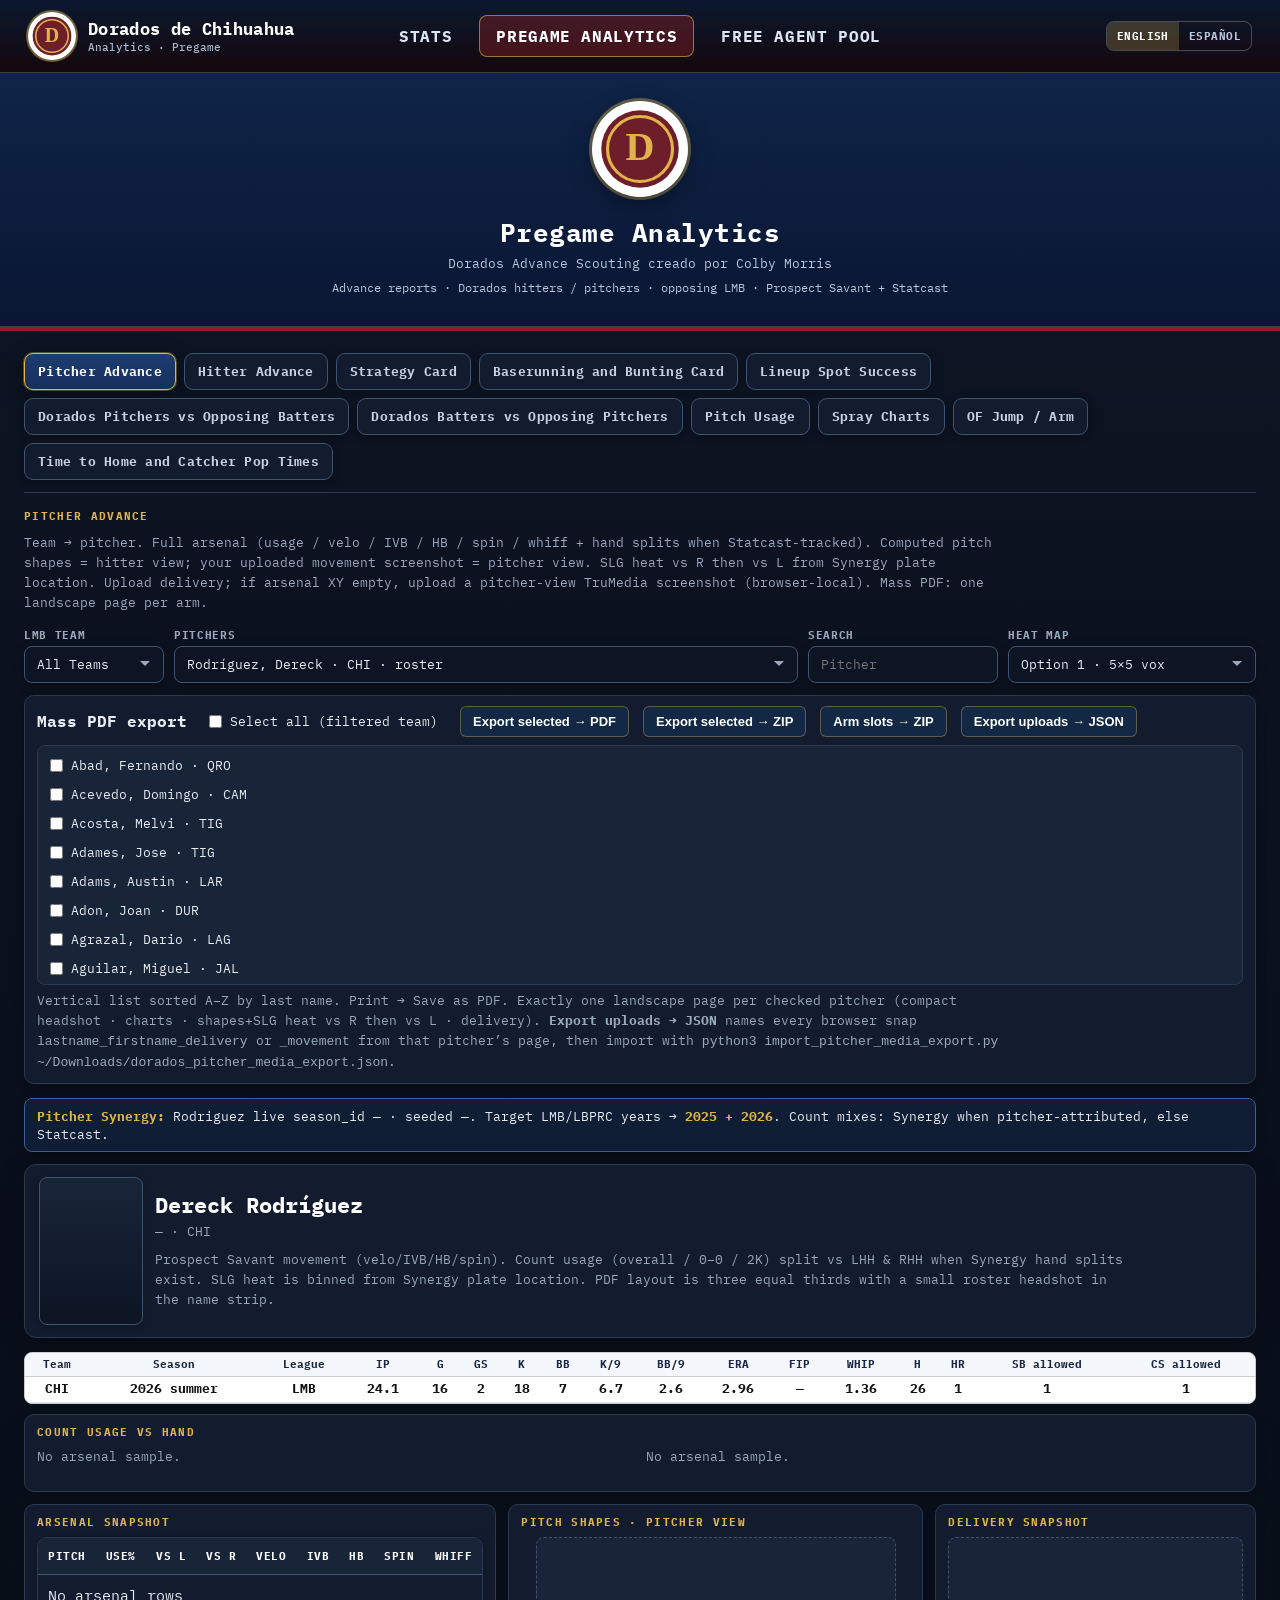
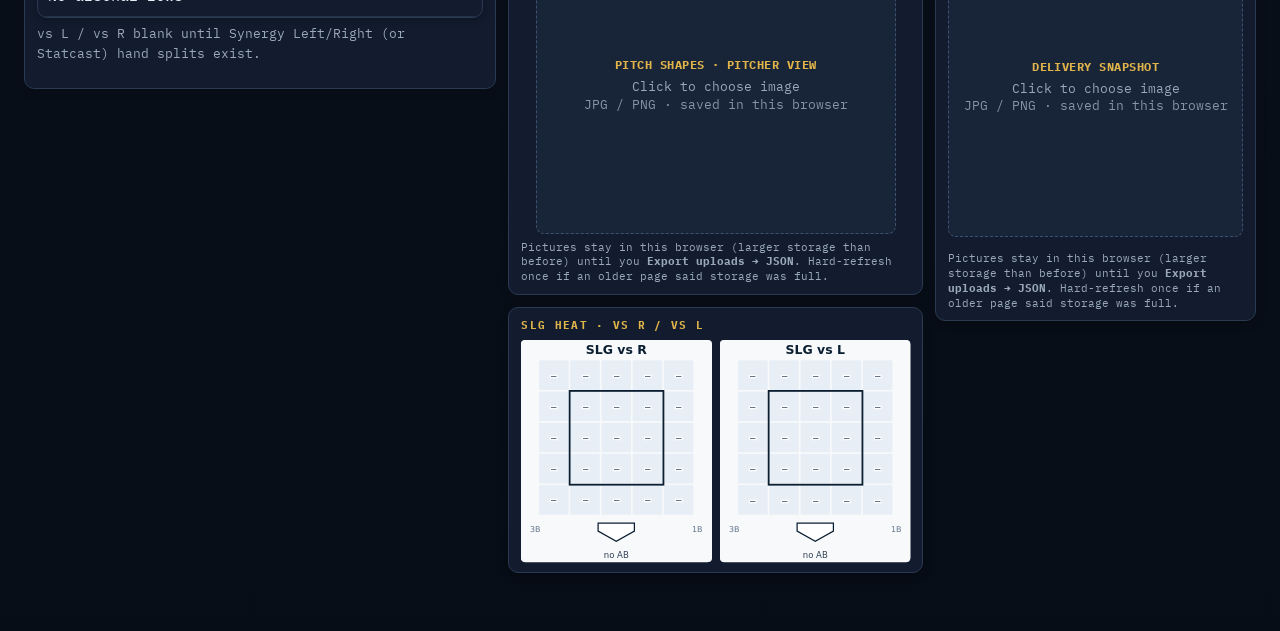
==== pregame.html @ 8aaeebf0 "Publish the Dorados site with every 2026 Mexican League roster. Co-authored-by: Cursor <cursoragent@" ====
<!DOCTYPE html>
<html lang="en">
<head>
<meta charset="UTF-8">
<meta name="viewport" content="width=device-width, initial-scale=1.0">
<title>Pregame Analytics — Dorados de Chihuahua</title>
<link rel="icon" href="assets/dorados-logo.svg">
<link rel="preconnect" href="https://fonts.googleapis.com">
<link rel="preconnect" href="https://fonts.gstatic.com" crossorigin>
<link href="https://fonts.googleapis.com/css2?family=IBM+Plex+Mono:wght@400;500;600;700&display=swap" rel="stylesheet">
<link rel="stylesheet" href="shared.css?v=dor1">
</head>
<body>
<div class="topbar">
  <a class="brand" href="index.html">
    <img src="assets/dorados-logo.svg" alt="Dorados de Chihuahua">
    <div>
      <strong>Dorados de Chihuahua</strong>
      <span data-i18n="brandSubPregame">Analytics · Pregame</span>
    </div>
  </a>
  <nav class="top-links">
    <a href="index.html" data-i18n="navStats">Stats</a>
    <a class="active" href="pregame.html" data-i18n="navPregame">Pregame Analytics</a>
    <a href="free_agent_pool.html" data-i18n="navFA">Free Agent Pool</a>
  </nav>
  <div class="lang-toggle" aria-label="Language">
    <button type="button" data-lang="en" data-i18n="langEn" onclick="setLang('en')">English</button>
    <button type="button" data-lang="es" data-i18n="langEs" onclick="setLang('es')">Español</button>
  </div>
</div>

<header class="hero">
  <img src="assets/dorados-logo.svg" alt="Dorados de Chihuahua logo">
  <h1 data-i18n="heroPregame">Pregame Analytics</h1>
  <p data-i18n="tagline">Dorados Advance Scouting creado por Colby Morris</p>
  <p style="margin-top:8px;color:#b8c7dc;font-size:12px" data-i18n="heroPregameSub">Advance reports · Dorados hitters / pitchers · opposing LBPRC · Prospect Savant + Statcast</p>
</header>

<main class="page">
  <div class="tab-bar">
    <button class="tab active" data-tab="pitcher-advance" onclick="switchTab('pitcher-advance')" data-i18n="pitcherAdvanceTab">Pitcher Advance</button>
    <button class="tab" data-tab="hitter-advance" onclick="switchTab('hitter-advance')" data-i18n="hitterAdvanceTab">Hitter Advance</button>
    <button class="tab" data-tab="strategy" onclick="switchTab('strategy')" data-i18n="strategyTab">Strategy Card</button>
    <button class="tab" data-tab="br" onclick="switchTab('br')" data-i18n="brTab">Baserunning and Bunting Card</button>
    <button class="tab" data-tab="lineup" onclick="switchTab('lineup')" data-i18n="lineupTab">Lineup Spot Success</button>
    <button class="tab" data-tab="matchup" onclick="switchTab('matchup')" data-i18n="matchupTab">Dorados Pitchers vs Opposing Batters</button>
    <button class="tab" data-tab="hvp" onclick="switchTab('hvp')" data-i18n="hvpTab">Dorados Batters vs Opposing Pitchers</button>
    <button class="tab" data-tab="usage" onclick="switchTab('usage')" data-i18n="usageTab">Pitch Usage</button>
    <button class="tab" data-tab="spray" onclick="switchTab('spray')" data-i18n="sprayTab">Spray Charts</button>
    <button class="tab" data-tab="ofdef" onclick="switchTab('ofdef')" data-i18n="ofdefTab">OF Jump / Arm</button>
    <button class="tab" data-tab="tth" onclick="switchTab('tth')" data-i18n="tthTab">Time to Home and Catcher Pop Times</button>
  </div>

  <div id="loading" class="loading">Loading pregame caches…</div>

  <div id="panel-lineup" class="panel">
    <div class="section-label" data-i18n="lineupLabel">Dorados hitters — production by lineup spot</div>
    <div class="note" data-i18n-html="lineupNote">LBPRC 2025 from winter boxscores, plus each hitter’s <strong>MLB / AAA / AA</strong> lineup-spot success from Stats API game logs (2024–2026 where available). FPS% from MLB Statcast when tracked.</div>
    <div class="filters">
      <div class="filter-field"><label data-i18n="search">Search</label><input id="lineup-search" placeholder="Hitter" oninput="renderLineup()"></div>
      <div class="filter-field"><label data-i18n="level">Level</label>
        <select id="lineup-level" onchange="renderLineup()">
          <option value="all" selected>All levels</option>
          <option value="LBPRC">LBPRC</option>
          <option value="MLB">MLB</option>
          <option value="AAA">AAA</option>
          <option value="AA">AA</option>
        </select>
      </div>
      <div class="filter-field"><label data-i18n="season">Season</label>
        <select id="lineup-season" onchange="renderLineup()"><option value="all">All seasons</option></select>
      </div>
    </div>
    <div class="table-wrap">
      <table id="tbl-lineup"><thead><tr>
        <th onclick="sortTbl('tbl-lineup',0)">Hitter</th>
        <th onclick="sortTbl('tbl-lineup',1)">Level</th>
        <th class="num" onclick="sortTbl('tbl-lineup',2)">Season</th>
        <th class="num" onclick="sortTbl('tbl-lineup',3)">Spot</th>
        <th class="num" onclick="sortTbl('tbl-lineup',4)">G</th>
        <th class="num" onclick="sortTbl('tbl-lineup',5)">PA</th>
        <th class="num" onclick="sortTbl('tbl-lineup',6)">AB</th>
        <th class="num" onclick="sortTbl('tbl-lineup',7)">H</th>
        <th class="num" onclick="sortTbl('tbl-lineup',8)">HR</th>
        <th class="num" onclick="sortTbl('tbl-lineup',9)">RBI</th>
        <th class="num" onclick="sortTbl('tbl-lineup',10)">AVG</th>
        <th class="num" onclick="sortTbl('tbl-lineup',11)">SLG</th>
        <th class="num" onclick="sortTbl('tbl-lineup',12)">FPS%</th>
        <th class="num" onclick="sortTbl('tbl-lineup',13)">FPS% RISP</th>
        <th onclick="sortTbl('tbl-lineup',14)">Source</th>
      </tr></thead><tbody></tbody></table>
    </div>
  </div>

  <div id="panel-pitcher-advance" class="panel active">
    <div class="section-label" data-i18n="pitcherAdvanceLabel">Pitcher advance</div>
    <div class="note" data-i18n-html="pitcherAdvanceNote">Team → pitcher. Full arsenal (usage / velo / IVB / HB / spin / whiff + hand splits when Statcast-tracked). Computed pitch shapes = hitter view; your uploaded movement screenshot = pitcher view. SLG heat vs R then vs L is drawn from Synergy plate location. Click delivery to upload; if arsenal XY is empty, upload a TruMedia / pitcher-view screenshot (browser-local). Export selected arms — one landscape page each.</div>
    <div class="filters">
      <div class="filter-field"><label data-i18n="lbprcTeam">LBPRC Team</label>
        <select id="adv-p-team" onchange="fillAdvancePitchers()"></select>
      </div>
      <div class="filter-field"><label data-i18n="pitchers">Pitcher</label>
        <select id="adv-p-pitcher" onchange="renderPitcherAdvance()"></select>
      </div>
      <div class="filter-field"><label data-i18n="search">Search</label>
        <input id="adv-p-search" placeholder="Pitcher" oninput="fillAdvancePitchers()">
      </div>
      <div class="filter-field"><label>Heat map</label>
        <select data-heat-geom-select onchange="setHeatGeometryMode(this.value)">
          <option value="vox">Option 1 · 5×5 vox</option>
          <option value="pooled7">Option 2 · 7 pooled zones</option>
        </select>
      </div>
    </div>
    <div class="advance-export-bar">
      <div class="advance-export-head">
        <strong>Mass PDF export</strong>
        <label class="advance-check"><input type="checkbox" id="adv-p-select-all" onchange="toggleAdvanceExportAll(this.checked)"> Select all (filtered team)</label>
        <button type="button" class="btn" onclick="exportAdvancePdf()">Export selected → PDF</button>
        <button type="button" class="btn" onclick="exportAdvanceZip()">Export selected → ZIP</button>
        <button type="button" class="btn" onclick="exportArmSlotZip()">Arm slots → ZIP</button>
        <button type="button" class="btn" onclick="exportAllPitcherMedia()" title="Download every delivery + movement upload stored in this browser so they can be committed to GitHub">Export uploads → JSON</button>
      </div>
      <div id="adv-p-export-list" class="advance-export-list" aria-label="Pitchers for PDF export (A–Z by last name)"></div>
      <div class="note" style="margin:6px 0 0">Vertical list sorted A–Z by last name. Print → Save as PDF. Exactly one landscape page per checked pitcher (compact headshot · charts · shapes+SLG heat vs R then vs L · delivery). <strong>Export uploads → JSON</strong> names every browser snap <code>lastname_firstname_delivery</code> or <code>_movement</code> from that pitcher’s page, then import with <code>python3 import_pitcher_media_export.py ~/Downloads/dorados_pitcher_media_export.json</code>.</div>
    </div>
    <div id="advance-pitcher"></div>
  </div>

  <div id="panel-hitter-advance" class="panel">
    <div class="section-label" data-i18n="hitterAdvanceLabel">Hitter advance — Synergy</div>
    <div class="note" data-i18n="hitterAdvanceNote">Dorados and LBPRC opposing teams. Two columns, vs R and vs L. Each column is Overall, RISP, and 2K, then SLG and Whiff heat maps. Colored vs league avg. Portrait PDF: one page per hitter.</div>
    <div class="filters">
      <div class="filter-field"><label data-i18n="lbprcTeam">LBPRC Team</label>
        <select id="adv-team" onchange="fillAdvanceHitters()">
          <option value="all">All Teams</option>
          <option value="SAN">SAN</option>
          <option value="CAG">CAG</option>
          <option value="CAR">CAR</option>
          <option value="MAY">MAY</option>
          <option value="PON">PON</option>
          <option value="SJU">SJU</option>
        </select>
      </div>
      <div class="filter-field"><label data-i18n="hitters">Hitter</label>
        <select id="adv-hitter" onchange="renderAdvanceHitters()"></select>
      </div>
      <div class="filter-field"><label data-i18n="search">Search</label>
        <input id="adv-search" placeholder="Hitter" oninput="fillAdvanceHitters()">
      </div>
      <div class="filter-field"><label>Heat map</label>
        <select data-heat-geom-select onchange="setHeatGeometryMode(this.value)">
          <option value="vox">Option 1 · 5×5 vox</option>
          <option value="pooled7">Option 2 · 7 pooled zones</option>
        </select>
      </div>
    </div>
    <div class="advance-export-bar">
      <div class="advance-export-head">
        <strong>Mass PDF export</strong>
        <label class="advance-check"><input type="checkbox" id="adv-h-select-all" onchange="toggleHitterExportAll(this.checked)"> Select all (filtered)</label>
        <button type="button" class="btn" onclick="exportHitterAdvancePdf()">Export selected → PDF</button>
        <button type="button" class="btn" onclick="exportHitterAdvanceZip()">Export selected → ZIP</button>
      </div>
      <div id="adv-h-export-list" class="advance-export-list" aria-label="Hitters for PDF export (A–Z by last name)"></div>
      <div class="note" style="margin:6px 0 0">Vertical list sorted A–Z by last name. Portrait PDF — exactly one page per checked hitter: compact headshot · two columns (vs R | vs L), each stacked non-RISP, RISP, non-2K, 2K · SLG and Whiff heat · sprays · bunts.</div>
    </div>
    <div id="advance-hitters"></div>
  </div>

  <div id="panel-strategy" class="panel">
    <div id="strategy-root"></div>
  </div>

  <div id="panel-matchup" class="panel">
    <div class="section-label" data-i18n="matchupLabel">Dorados pitchers vs opposing LBPRC hitters</div>
    <div class="note" data-i18n-html="matchupNote">Built from LBPRC 2025 live play-by-play. Filter by opposing hitter’s LBPRC team. FPS% / FPS% RISP from MLB Statcast on the hitter (red = above pool avg, blue = below).</div>
    <div class="filters">
      <div class="filter-field"><label data-i18n="search">Search</label><input id="match-search" placeholder="Pitcher or hitter" oninput="renderMatchup()"></div>
      <div class="filter-field"><label data-i18n="lbprcTeam">LBPRC Team</label>
        <select id="match-team" onchange="renderMatchup()">
          <option value="all">All Teams</option>
          <option value="SAN">Dorados de Chihuahua</option>
          <option value="CAG">Criollos de Caguas</option>
          <option value="CAR">Gigantes de Carolina</option>
          <option value="MAY">Indios de Mayagüez</option>
          <option value="PON">Leones de Ponce</option>
</select>
      </div>
      <div class="filter-field"><label data-i18n="minPA">Min PA</label>
        <select id="match-minpa" onchange="renderMatchup()">
          <option value="3">Min 3 PA</option>
          <option value="1">Min 1 PA</option>
          <option value="5">Min 5 PA</option>
        </select>
      </div>
    </div>
    <div class="table-wrap">
      <table id="tbl-match"><thead><tr>
        <th onclick="sortTbl('tbl-match',0)">Pitcher</th>
        <th onclick="sortTbl('tbl-match',1)">Hitter</th>
        <th onclick="sortTbl('tbl-match',2)">Team</th>
        <th class="num" onclick="sortTbl('tbl-match',3)">PA</th>
        <th class="num" onclick="sortTbl('tbl-match',4)">AB</th>
        <th class="num" onclick="sortTbl('tbl-match',5)">H</th>
        <th class="num" onclick="sortTbl('tbl-match',6)">HR</th>
        <th class="num" onclick="sortTbl('tbl-match',7)">BB</th>
        <th class="num" onclick="sortTbl('tbl-match',8)">SO</th>
        <th class="num" onclick="sortTbl('tbl-match',9)">AVG</th>
        <th class="num" onclick="sortTbl('tbl-match',10)">SLG</th>
        <th class="num" onclick="sortTbl('tbl-match',11)">FPS%</th>
        <th class="num" onclick="sortTbl('tbl-match',12)">FPS% RISP</th>
      </tr></thead><tbody></tbody></table>
    </div>
  </div>

  <div id="panel-hvp" class="panel">
    <div class="section-label" data-i18n="hvpLabel">Dorados hitters vs opposing LBPRC pitchers</div>
    <div class="note" data-i18n-html="hvpNote">Built from LBPRC 2025 live play-by-play. Filter by opposing pitcher’s LBPRC team. FPS% / FPS% RISP from MLB Statcast on the Dorados hitter (red = above pool avg, blue = below).</div>
    <div class="filters">
      <div class="filter-field"><label data-i18n="search">Search</label><input id="hvp-search" placeholder="Hitter or pitcher" oninput="renderHvp()"></div>
      <div class="filter-field"><label data-i18n="lbprcTeam">LBPRC Team</label>
        <select id="hvp-team" onchange="renderHvp()">
          <option value="all">All Teams</option>
          <option value="SAN">Dorados de Chihuahua</option>
          <option value="CAG">Criollos de Caguas</option>
          <option value="CAR">Gigantes de Carolina</option>
          <option value="MAY">Indios de Mayagüez</option>
          <option value="PON">Leones de Ponce</option>
</select>
      </div>
      <div class="filter-field"><label data-i18n="minPA">Min PA</label>
        <select id="hvp-minpa" onchange="renderHvp()">
          <option value="3">Min 3 PA</option>
          <option value="1">Min 1 PA</option>
          <option value="5">Min 5 PA</option>
        </select>
      </div>
    </div>
    <div class="table-wrap">
      <table id="tbl-hvp"><thead><tr>
        <th onclick="sortTbl('tbl-hvp',0)">Hitter</th>
        <th onclick="sortTbl('tbl-hvp',1)">Pitcher</th>
        <th onclick="sortTbl('tbl-hvp',2)">Team</th>
        <th class="num" onclick="sortTbl('tbl-hvp',3)">PA</th>
        <th class="num" onclick="sortTbl('tbl-hvp',4)">AB</th>
        <th class="num" onclick="sortTbl('tbl-hvp',5)">H</th>
        <th class="num" onclick="sortTbl('tbl-hvp',6)">HR</th>
        <th class="num" onclick="sortTbl('tbl-hvp',7)">BB</th>
        <th class="num" onclick="sortTbl('tbl-hvp',8)">SO</th>
        <th class="num" onclick="sortTbl('tbl-hvp',9)">AVG</th>
        <th class="num" onclick="sortTbl('tbl-hvp',10)">SLG</th>
        <th class="num" onclick="sortTbl('tbl-hvp',11)">FPS%</th>
        <th class="num" onclick="sortTbl('tbl-hvp',12)">FPS% RISP</th>
      </tr></thead><tbody></tbody></table>
    </div>
  </div>

  <div id="panel-br" class="panel">
    <div id="smallball-root"></div>
  </div>

  <div id="panel-spray" class="panel">
    <div class="section-label" data-i18n="sprayLabel">Spray charts — nobody on · RISP · 2 strikes</div>
    <div class="warn-box" id="spray-note">Loading spray availability note…</div>
    <div class="filters">
      <div class="filter-field"><label data-i18n="source">Source</label>
        <select id="spray-source" onchange="onSprayTeamChange()">
          <option value="synergy" selected>Synergy (LBPRC)</option>
          <option value="mlb">MLB Statcast</option>
        </select>
      </div>
      <div class="filter-field"><label data-i18n="lbprcTeam">LBPRC Team</label>
        <select id="spray-team" onchange="onSprayTeamChange()">
          <option value="all">All Teams</option>
          <option value="SJU">Senadores de San Juan</option>
          <option value="SAN">Dorados de Chihuahua</option>
          <option value="CAG">Criollos de Caguas</option>
          <option value="CAR">Gigantes de Carolina</option>
          <option value="MAY">Indios de Mayagüez</option>
          <option value="PON">Leones de Ponce</option>
</select>
      </div>
      <div class="filter-field"><label data-i18n="player">Player</label><select id="spray-player" onchange="renderSpray()"></select></div>
      <div class="filter-field spray-filter-field"><label>Spray filters (multi-select)</label>
        <div class="spray-toggles" id="spray-toggles">
          <button type="button" class="btn btn-sm" onclick="spraySelectAllFilters()">All</button>
          <label class="advance-check"><input type="checkbox" id="spray-f-risp" checked onchange="onSprayFilterChange()"> RISP</label>
          <label class="advance-check"><input type="checkbox" id="spray-f-nonrisp" checked onchange="onSprayFilterChange()"> non-RISP</label>
          <label class="advance-check"><input type="checkbox" id="spray-f-2k" checked onchange="onSprayFilterChange()"> 2K</label>
          <label class="advance-check"><input type="checkbox" id="spray-f-non2k" checked onchange="onSprayFilterChange()"> non-2K</label>
        </div>
      </div>
    </div>
    <div id="spray-hit-legend"></div>
    <div id="spray-mlb" class="spray-grid"></div>
    <div class="section-label" style="margin-top:20px" data-i18n="aaaProxyLabel">AAA directional proxy</div>
    <div class="legend-row" data-i18n-html="colorKeyGreenBlue">
      <span class="swatch"><span class="txt-good">● High</span> above pool avg</span>
      <span class="swatch"><span class="txt-low">● Low</span> below pool avg</span>
    </div>
    <div class="table-wrap">
      <table id="tbl-aaa-proxy"><thead><tr>
        <th>Hitter</th><th>Team</th><th>Level</th>
        <th class="num">Pull</th><th class="num">Pull Air</th><th class="num">Oppo Air</th><th>Note</th>
      </tr></thead><tbody></tbody></table>
    </div>
  </div>

  <div id="panel-usage" class="panel">
    <div class="section-label" data-i18n="usageLabel">Opposing pitchers — pitch usage</div>
    <div class="note" data-i18n="usageNote">KNCT-style arsenal movement — hitter view only (+HB = 1B / catcher-right). RHP arm-side mirrored; LHP unchanged. Overall mix from Prospect Savant; count buckets from Statcast/Synergy when tracked.</div>
    <div class="pov-bar" data-pov-bar>
      <strong data-i18n="povLabel">Perspective</strong>
      <div class="pov-toggle" role="group" aria-label="Movement perspective">
        <button type="button" data-pov="pitcher" onclick="setMovementPov('pitcher')">Pitcher perspective</button>
        <button type="button" data-pov="hitter" onclick="setMovementPov('hitter')">Hitter perspective (invert HB)</button>
      </div>
      <div class="pov-hint" id="usage-pov-hint"></div>
    </div>
    <div class="filters">
      <div class="filter-field"><label data-i18n="search">Search</label><input id="usage-search" placeholder="Pitcher / team" oninput="fillArsenalSelects('usage')"></div>
      <div class="filter-field"><label data-i18n="lbprcTeam">LBPRC Team</label>
        <select id="usage-team" onchange="fillArsenalSelects('usage')">
          <option value="all">All Teams</option>
        </select>
      </div>
      <div class="filter-field"><label data-i18n="player">Pitcher</label><select id="usage-player" onchange="renderUsage()"></select></div>
    </div>
    <div id="usage-view"></div>
  </div>
  <div id="panel-ofdef" class="panel">
    <div class="needs-video">
      <h3 data-i18n="ofdefTitle">Outfield jump / arm grades</h3>
      <p data-i18n="ofdefBody">Advance OF defense: jump, route, arm strength for extra-base decisions.</p>
      <div class="tagline-note" data-i18n="needsVideo">Needs to be built with video from BATS / Synergy.</div>
    </div>
  </div>
  <div id="panel-tth" class="panel">
    <div class="section-label" data-i18n="tthLabel">Time to home and catcher pop times</div>
    <div class="note" data-i18n-html="tthNote">Manual scout entry for pitcher <strong>time to home</strong> and catcher <strong>pop time</strong> (seconds). Values save in this browser (localStorage) and stay editable. Seed roster is in <code>data/pregame_tth_pop.json</code> — Puerto Rican players stay on their current LBPRC teams for 2026; update that file when 2026–7 rosters land.</div>
    <div class="filters">
      <div class="filter-field"><label data-i18n="lbprcTeam">LBPRC Team</label>
        <select id="tth-team" onchange="renderTth()">
          <option value="all">All Teams</option>
          <option value="SAN">Dorados de Chihuahua</option>
          <option value="CAG">Criollos de Caguas</option>
          <option value="CAR">Gigantes de Carolina</option>
          <option value="MAY">Indios de Mayagüez</option>
          <option value="PON">Leones de Ponce</option>
          <option value="SJU">Senadores de San Juan</option>
        </select>
      </div>
      <div class="filter-field"><label data-i18n="tthRole">Role</label>
        <select id="tth-role" onchange="renderTth()">
          <option value="all" data-i18n="tthRoleAll">All (P + C)</option>
          <option value="P" data-i18n="tthRoleP">Pitchers</option>
          <option value="C" data-i18n="tthRoleC">Catchers</option>
        </select>
      </div>
      <div class="filter-field"><label data-i18n="search">Search</label>
        <input id="tth-search" placeholder="Player / team" oninput="renderTth()">
      </div>
      <div class="filter-actions" style="align-self:flex-end;display:flex;gap:8px;flex-wrap:wrap">
        <button type="button" class="btn btn-sm" onclick="exportTthOverrides()" data-i18n="tthExport">Download browser overrides</button>
        <button type="button" class="btn btn-sm" onclick="clearTthOverrides()" data-i18n="tthClear">Clear browser overrides</button>
      </div>
    </div>
    <div class="note" id="tth-persist-note" style="margin-top:4px"></div>
    <div class="table-wrap">
      <table id="tbl-tth"><thead><tr>
        <th onclick="sortTbl('tbl-tth',0)">Player</th>
        <th onclick="sortTbl('tbl-tth',1)">Team</th>
        <th onclick="sortTbl('tbl-tth',2)">Pos</th>
        <th class="num" onclick="sortTbl('tbl-tth',3)">Time to home (s)</th>
        <th class="num" onclick="sortTbl('tbl-tth',4)">Catcher pop (s)</th>
      </tr></thead><tbody></tbody></table>
    </div>
  </div>
</main>
<script src="lmb_teams.js?v=dor1"></script>
<script src="i18n.js?v=dor1"></script>
<script src="cards.js?v=dor1"></script>
<script>
let CACHE = {}, FPS = {}, sortState = {}, FPS_AVG = { fps: 0.28, fpsRisp: 0.28 };
const pct = v => v == null ? '—' : (v*100).toFixed(1)+'%';
const ASSET_V = 'dor1';
function fillLmbTeamSelects(){
  if(typeof LMB_TEAMS === 'undefined') return;
  ['match-team','hvp-team','spray-team','tth-team','adv-team'].forEach(id=>{
    const el = document.getElementById(id);
    if(!el) return;
    const prev = el.value || 'all';
    const text = id === 'adv-team' ? (t=>t.abbrev) : (t=>t.name);
    el.innerHTML = '<option value="all">All Teams</option>' + LMB_TEAMS.map(t=>`<option value="${t.abbrev}">${text(t)}</option>`).join('');
    if([...el.options].some(o=>o.value===prev)) el.value = prev;
  });
}
fillLmbTeamSelects();
// 90° fair wedge BB: width = R√2, height = R → native chart aspect (no stretch)
const SPRAY_ASPECT = Math.SQRT2;
const RODRIGUEZ_MLB_ID = 605446;

function fpsFor(pid) {
  const row = FPS[String(pid)];
  if (!row?.seasons) return { fps: null, fpsRisp: null };
  for (const y of ['2025','2026']) {
    if (row.seasons[y]?.fps_pct != null) {
      return { fps: row.seasons[y].fps_pct, fpsRisp: row.seasons[y].fps_risp_pct };
    }
  }
  return { fps: null, fpsRisp: null };
}
function computeFpsAvgs() {
  const fpsVals = [], rispVals = [];
  Object.values(FPS || {}).forEach(row => {
    const seasons = row.seasons || {};
    for (const y of ['2025','2026']) {
      if (seasons[y]?.fps_pct != null) fpsVals.push(seasons[y].fps_pct);
      if (seasons[y]?.fps_risp_pct != null) rispVals.push(seasons[y].fps_risp_pct);
    }
  });
  if (fpsVals.length) FPS_AVG.fps = fpsVals.reduce((a,b)=>a+b,0) / fpsVals.length;
  if (rispVals.length) FPS_AVG.fpsRisp = rispVals.reduce((a,b)=>a+b,0) / rispVals.length;
}
/** High = red, low = blue (vs pool/normal avg) */
function fpsClass(val, avg) {
  if (val == null || avg == null) return '';
  if (val > avg) return 'high';
  if (val < avg) return 'low';
  return '';
}
/** Above avg = green, below = blue */
function relClass(val, avg) {
  if (val == null || avg == null) return '';
  if (val > avg) return 'good';
  if (val < avg) return 'low';
  return '';
}
function stuffClass(v) {
  if (v == null) return '';
  if (v >= 105) return 'good';
  if (v <= 90) return 'low';
  return '';
}
function switchTab(name){
  if(name==='advance') name='pitcher-advance';
  document.querySelectorAll('.tab').forEach(t=>t.classList.toggle('active', t.dataset.tab===name));
  document.querySelectorAll('.panel').forEach(p=>p.classList.toggle('active', p.id===`panel-${name}`));
  if(name==='spray') renderSpray();
  if(name==='usage') renderUsage();
  if(name==='pitcher-advance'){ fillAdvancePitchers(); renderPitcherAdvance(); }
  if(name==='hitter-advance'){ fillAdvanceHitters(); renderAdvanceHitters(); }
  if(name==='tth') renderTth();
  if(name==='strategy' && window.CardApp) CardApp.renderStrategy();
  if(name==='br' && window.CardApp) CardApp.renderSmallBall();
  if(location.hash !== `#${name}`) history.replaceState(null, '', `#${name}`);
}

const PITCH_COLORS = {
  FF:'#e11d48', FA:'#e11d48', '4S':'#C0392B', SI:'#f97316', FT:'#ea580c', FC:'#8E44AD',
  SL:'#2980B9', ST:'#1d4ed8', CU:'#16A085', KC:'#0284c7', CH:'#27AE60',
  FS:'#15803d', FO:'#65a30d', SC:'#ca8a04', KN:'#78716c', EP:'#a8a29e',
  SV:'#7c3aed', CS:'#0891b2', PO:'#64748b', IB:'#64748b', UN:'#94a3b8'
};
// Synergy vs PS/Statcast label drift (Sweeper ST ↔ Curve CU, etc.)
const PITCH_TYPE_ALIASES = {
  ST:['CU','SL','SV'], CU:['ST','KC','SV'], KC:['CU','ST'], SV:['SL','ST','CU'],
  FF:['FA','4S'], FA:['FF','4S'], '4S':['FF','FA'], SI:['FT','2S'], FT:['SI','2S']
};
/** Synergy long/enum labels → Statcast abbreviations (never show FASTBALLFOURSEAM). */
const PITCH_CODE_NORMALIZE = {
  FF:'FF', FA:'FF', '4S':'FF', FASTBALL:'FF', FASTBALLFOURSEAM:'FF', FOURSEAMFASTBALL:'FF',
  FOURSEAM:'FF', '4SEAM':'FF', '4SEAMFASTBALL':'FF',
  SI:'SI', FT:'SI', '2S':'SI', SINKER:'SI', TWOSEAMFASTBALL:'SI', TWOSEAM:'SI',
  '2SEAM':'SI', '2SEAMFASTBALL':'SI',
  FC:'FC', CUTTER:'FC', SL:'SL', SLIDER:'SL', CU:'CU', CURVEBALL:'CU', CURVE:'CU',
  CH:'CH', CHANGEUP:'CH', CHANGE:'CH', FS:'FS', SPLITTER:'FS', SPLIT:'FS',
  FO:'FO', FORKBALL:'FO', ST:'ST', SWEEPER:'ST', KN:'KN', KNUCKLEBALL:'KN',
  KC:'KC', KNUCKLECURVE:'KC', SV:'SV', SLURVE:'SV', EP:'EP', EEPHUS:'EP',
  IB:'IB', INTENTIONALBALL:'IB', PO:'PO', PITCHOUT:'PO', UN:'UN', UNKNOWN:'UN', UNK:'UN'
};
function normalizePitchCode(raw){
  const s = String(raw||'').trim();
  if(!s) return '';
  const compact = s.replace(/[^A-Za-z0-9]/g,'').toUpperCase();
  if(PITCH_CODE_NORMALIZE[compact]) return PITCH_CODE_NORMALIZE[compact];
  if(compact.length <= 3 && /^[A-Z]+$/.test(compact)) return compact;
  return compact.length <= 3 ? compact : 'UN';
}
/** Pitch codes / labels hidden from every chart/table site-wide (junk family). */
const HIDDEN_PITCH_CODES = new Set([
  'KN','EP','UN','UNKNOWN','UNK','EEPHUS','KNUCKLEBALL','KNUCKLE',
  'KC','KNUCKLECURVE','KNUCKLECURVEBALL'
]);
const HITTER_PITCH_LABEL = {
  FF:'Fastball', FA:'Fastball', '4S':'Fastball', SI:'Sinker', FT:'Sinker', FC:'Cutter',
  SL:'Slider', ST:'Sweeper', CU:'Curveball', CH:'Changeup',
  FS:'Splitter', FO:'Forkball', SV:'Slurve', CS:'SlowCurve'
};
function isChartPitch(raw){
  const s = String(raw||'').trim();
  if(!s) return false;
  const compact = s.replace(/[^A-Za-z0-9]/g,'').toUpperCase();
  if(HIDDEN_PITCH_CODES.has(compact)) return false;
  const code = normalizePitchCode(s);
  if(!code || HIDDEN_PITCH_CODES.has(code)) return false;
  // Full labels that normalize oddly (e.g. long CamelCase → UN already hidden)
  if(/knuckle\s*curve/i.test(s) || compact.includes('KNUCKLECURVE')) return false;
  return true;
}
function normalizeHitterPitchLabel(raw){
  const code = normalizePitchCode(raw);
  if(HITTER_PITCH_LABEL[code]) return HITTER_PITCH_LABEL[code];
  const s = String(raw||'').trim();
  // Synergy CamelCase → readable
  const map = {
    FastballFourSeam:'Fastball', FourSeamFastball:'Fastball', TwoSeamFastball:'Sinker',
    Fastball:'Fastball', Sinker:'Sinker', Cutter:'Cutter', Slider:'Slider', Curveball:'Curveball',
    Changeup:'Changeup', Splitter:'Splitter', Sweeper:'Sweeper', KnuckleCurve:'KnuckleCurve',
    Slurve:'Slurve'
  };
  if(map[s]) return map[s];
  return s;
}
function chartPitchRows(rows, typeKey='type'){
  return (rows||[]).filter(r=>isChartPitch(r[typeKey]||r.type||r.code||r.pitch||r.pitch_type));
}
/** Merge hitter by-pitch rows after label normalize (FastballFourSeam→Fastball). */
function mergeHitterPitchTypeRows(rows){
  const bag = new Map();
  chartPitchRows(rows||[], 'pitch_type').forEach(r=>{
    const lab = normalizeHitterPitchLabel(r.pitch_type);
    const cur = bag.get(lab) || {
      pitch_type:lab, pitches:0, pa:0, ab:0, h:0, tb:0, bb:0, hbp:0, sf:0,
      swings:0, whiffs:0, gb:0, bip:0,
      first_pitches:0, first_pitch_swings:0, _opsN:0, _opsD:0, _hasTb:false
    };
    ['pitches','pa','ab','h','tb','bb','hbp','sf','swings','whiffs','gb','bip','first_pitches','first_pitch_swings'].forEach(k=>{
      cur[k] += Number(r[k])||0;
    });
    if(r.tb!=null) cur._hasTb = true;
    if(r.ops!=null && r.pa){ cur._opsN += Number(r.ops)*Number(r.pa); cur._opsD += Number(r.pa); }
    bag.set(lab, cur);
  });
  return [...bag.values()].map(r=>{
    r.first_pitch_swing_pct = r.first_pitches ? Math.round(1000*r.first_pitch_swings/r.first_pitches)/10 : null;
    r.whiff_pct = r.swings ? Math.round(1000*r.whiffs/r.swings)/10 : null;
    r.swing_pct = r.pitches ? Math.round(1000*r.swings/r.pitches)/10 : null;
    r.gb_pct = r.bip ? Math.round(1000*r.gb/r.bip)/10 : null;
    const paOb = (r.ab||0)+(r.bb||0)+(r.hbp||0)+(r.sf||0);
    if(r._hasTb && r.ab>0 && paOb>0){
      r.ops = Math.round((((r.h+r.bb+r.hbp)/paOb) + (r.tb/r.ab))*1000)/1000;
    } else {
      r.ops = r._opsD ? Math.round(1000*r._opsN/r._opsD)/1000 : null;
    }
    delete r._opsN; delete r._opsD; delete r._hasTb;
    return r;
  }).sort((a,b)=>(b.pitches||0)-(a.pitches||0));
}
/** Merge count/platoon rows that share a normalized pitch code; recompute usage %. */
function mergePitchUsageRows(rows){
  const bag = new Map();
  (rows||[]).forEach(r=>{
    const code = normalizePitchCode(r.type || r.code || r.pitch || r[0]);
    if(!code || !isChartPitch(code)) return;
    const pitches = Number(r.pitches != null ? r.pitches : 0) || 0;
    const usage = r.usage != null ? Number(r.usage) : (Array.isArray(r) ? Number(r[1]) : null);
    const cur = bag.get(code) || {type:code, pitches:0, usage:0, _usageW:0, _usageN:0};
    cur.pitches += pitches;
    if(usage != null && !Number.isNaN(usage)){
      // Weight by pitches when available; else equal-weight
      const w = pitches > 0 ? pitches : 1;
      cur._usageW += usage * w;
      cur._usageN += w;
    }
    bag.set(code, cur);
  });
  const totalP = [...bag.values()].reduce((s,r)=>s+r.pitches,0);
  return [...bag.values()].map(r=>{
    let usage = null;
    if(totalP > 0 && r.pitches > 0) usage = Math.round(1000 * r.pitches / totalP) / 10;
    else if(r._usageN > 0) usage = Math.round(10 * r._usageW / r._usageN) / 10;
    return {type:r.type, pitches:r.pitches || undefined, usage};
  }).sort((a,b)=>(Number(b.pitches)||Number(b.usage)||0)-(Number(a.pitches)||Number(a.usage)||0));
}
function lookupPitchRow(byCode, code){
  const c = normalizePitchCode(code);
  if(!c) return null;
  if(byCode[c]) return byCode[c];
  for(const alt of (PITCH_TYPE_ALIASES[c]||[])){
    if(byCode[alt]) return byCode[alt];
  }
  return null;
}

function cardRosterPlayers() {
  return (CACHE.cardStats && CACHE.cardStats.players) || [];
}
/** Full pitcher roster: arsenals file + any card-roster arms still missing a row. */
function arsenalPitchers() {
  const fromFile = [...((CACHE.arsenals && CACHE.arsenals.pitchers) || [])];
  const byKey = new Map(fromFile.map(r => [`${r.team || ''}|${r.name || ''}`, r]));
  const byId = new Map(fromFile.filter(r => r && r.player_id != null).map(r => [Number(r.player_id), r]));
  cardRosterPlayers().filter(p => p.role === 'P').forEach(p => {
    const key = `${p.team || ''}|${p.name || ''}`;
    const existing = byId.get(Number(p.id)) || byKey.get(key);
    if (existing) {
      if (!existing.throws && p.throws) existing.throws = p.throws;
      return;
    }
    const row = {
      player_id: Number(p.id),
      name: p.name,
      team: p.team || '',
      throws: p.throws || null,
      arsenal: [],
      count_mix: {},
      platoon: {},
      usage_by_count: {},
      _from_roster: true,
    };
    fromFile.push(row);
    byKey.set(key, row);
    byId.set(Number(p.id), row);
  });
  return fromFile;
}
function filterArsenalList(q, team) {
  const qq = (q||'').toLowerCase();
  return arsenalPitchers().filter(r=>{
    if(team && team!=='all' && r.team!==team) return false;
    if(qq && !`${r.name} ${r.team}`.toLowerCase().includes(qq)) return false;
    return true; // entire roster — empty arsenal still listed
  });
}
function fillArsenalTeamSelects() {
  const teams=[...new Set(arsenalPitchers().map(r=>r.team).filter(Boolean))].sort();
  ['usage-team'].forEach(id=>{
    const sel=document.getElementById(id);
    if(!sel) return;
    const cur=sel.value||'all';
    sel.innerHTML = '<option value="all">All Teams</option>' + teams.map(t=>`<option value="${t}">${t}</option>`).join('');
    sel.value = teams.includes(cur) || cur==='all' ? cur : 'all';
  });
}
function fillArsenalSelects(kind) {
  const configs={
    usage:['usage-search','usage-team','usage-player', renderUsage],
  };
  const keys = kind ? [kind] : Object.keys(configs);
  keys.forEach(k=>{
    const [searchId, teamId, playerId, renderFn]=configs[k];
    const q=document.getElementById(searchId)?.value||'';
    const team=document.getElementById(teamId)?.value||'all';
    const sel=document.getElementById(playerId);
    if(!sel) return;
    const prev=sel.value;
    const rows=filterArsenalList(q, team);
    sel.innerHTML = rows.map(r=>{
      const hand = String(r.throws||'').trim().toUpperCase().startsWith('L') ? 'LHP'
        : (String(r.throws||'').trim().toUpperCase().startsWith('R') ? 'RHP' : '');
      return `<option value="${r.player_id}">${r.name}${hand?' ('+hand+')':''} · ${r.team||''}</option>`;
    }).join('')
      || '<option value="">—</option>';
    if([...sel.options].some(o=>o.value===prev)) sel.value=prev;
    renderFn();
  });
}
function getArsenalPitcher(selId) {
  const id=Number(document.getElementById(selId)?.value||0);
  return arsenalPitchers().find(r=>Number(r.player_id)===id) || null;
}
/**
 * Arsenal XY is always geographic hitter view (+HB = 1B / catcher-right = viewer-right).
 * Source HB is arm-side-positive for both hands (hb_pitcher): mirror RHP only; leave LHP as-is.
 */
const MOVEMENT_POV = 'hitter';
function throwsHand(throws){
  return String(throws||'R').trim().toUpperCase().startsWith('L') ? 'L' : 'R';
}
/** Arm-side-positive pitcher HB → geographic hitter HB (+ = 1B). */
function hitterGeoHb(hbPitcher, throws){
  if(hbPitcher==null || !Number.isFinite(Number(hbPitcher))) return null;
  const n = Number(hbPitcher);
  return throwsHand(throws) === 'L' ? n : -n;
}
/** Normalize stored HB to arm-side-positive pitcher convention (involutive with hitterGeoHb). */
function toPitcherArmHb(hb, throws, hbView='pitcher'){
  if(hb==null || !Number.isFinite(Number(hb))) return null;
  const n = Number(hb);
  // hitterGeoHb is its own inverse (L identity, R negate).
  return hbView === 'hitter' ? hitterGeoHb(n, throws) : n;
}
function syncPovSelects() {
  document.querySelectorAll('.pov-bar').forEach(el=>{ el.style.display = 'none'; });
  const hint = 'Hitter view (fixed): +HB = 1B / catcher-right. RHP arm-side mirrored; LHP unchanged.';
  ['usage-pov-hint'].forEach(id=>{
    const el=document.getElementById(id);
    if(el) el.textContent = hint;
  });
}
function setMovementPov(_v) {
  // Perspective locked to hitter view for all arsenal XY plots.
  syncPovSelects();
  renderUsage();
}
function pitcherHb(p) {
  if (p.hb_pitcher != null && Number.isFinite(Number(p.hb_pitcher))) return Number(p.hb_pitcher);
  if (p.hb != null && Number.isFinite(Number(p.hb)) && p._hbView !== 'hitter') return Number(p.hb);
  if (p.hb_hitter != null && Number.isFinite(Number(p.hb_hitter))) return -Number(p.hb_hitter);
  if (p.hb != null && Number.isFinite(Number(p.hb))) return -Number(p.hb); // curated hitter-view fallback
  return null;
}
/** Signed HB for tables/labels — always geographic hitter (+ = 1B). */
function hbForPov(p, _view=MOVEMENT_POV, throws='R') {
  return hitterGeoHb(pitcherHb(p), throws);
}
/** Plot X in hitter view (+ = 1B = viewer-right). */
function plotHb(p, _view=MOVEMENT_POV, throws='R') {
  return hitterGeoHb(pitcherHb(p), throws);
}
function povLabel() {
  if (typeof t === 'function') return t('povHitter');
  return 'Hitter perspective';
}
function movementSvg(pitches, {tunnel=false, view=MOVEMENT_POV, throws='R'}={}) {
  const pts=chartPitchRows(pitches||[]).map(p=>{
    const place=plotHb(p, view, throws);
    const label=hbForPov(p, view, throws);
    if(place==null || p.ivb==null) return null;
    return { type:p.type, x:place, z:Number(p.ivb), color:PITCH_COLORS[p.type]||'#94a3b8', hb:label };
  }).filter(Boolean);
  const W=320,H=340,P=28,pW=W-P*2,pH=H-P*2-16,R=22;
  // +HB (1B) → viewer-right
  const cx=v=>P+((v+R)/(R*2))*pW;
  const cy=v=>P+((-v+R)/(R*2))*pH;
  const hand = throwsHand(throws);
  const leftLab = hand==='L' ? '← LHP glove' : '← RHP arm';
  const rightLab = hand==='L' ? 'LHP arm →' : 'RHP glove →';
  let s=`<svg class="plot" viewBox="0 0 ${W} ${H}" xmlns="http://www.w3.org/2000/svg">`;
  s+=`<rect width="${W}" height="${H}" fill="#14141f" rx="6"/>`;
  s+=`<text x="${W/2}" y="16" text-anchor="middle" font-size="10" fill="#f8fafc" font-family="IBM Plex Mono,monospace" font-weight="700">HITTER VIEW</text>`;
  s+=`<text x="${P+4}" y="28" font-size="7" fill="#94a3b8" font-family="IBM Plex Mono,monospace">${leftLab}</text>`;
  s+=`<text x="${P+pW-4}" y="28" text-anchor="end" font-size="7" fill="#94a3b8" font-family="IBM Plex Mono,monospace">${rightLab}</text>`;
  for(let v=-20;v<=20;v+=5){
    const lx=cx(v), ly=cy(v), c=v===0?'#3a3a5c':'#1c1c2c', w=v===0?1:0.5;
    s+=`<line x1="${lx}" y1="${P}" x2="${lx}" y2="${P+pH}" stroke="${c}" stroke-width="${w}"/>`;
    s+=`<line x1="${P}" y1="${ly}" x2="${P+pW}" y2="${ly}" stroke="${c}" stroke-width="${w}"/>`;
    s+=`<text x="${lx}" y="${P+pH+12}" text-anchor="middle" font-size="7.5" fill="#94a3b8" font-family="IBM Plex Mono,monospace">${v}</text>`;
    s+=`<text x="${P-5}" y="${ly+3}" text-anchor="end" font-size="7.5" fill="#94a3b8" font-family="IBM Plex Mono,monospace">${v}</text>`;
  }
  if(tunnel){
    pts.forEach(p=>{
      s+=`<line x1="${cx(0)}" y1="${cy(0)}" x2="${cx(p.x)}" y2="${cy(p.z)}" stroke="${p.color}" stroke-width="1.2" opacity=".45"/>`;
    });
  }
  pts.forEach(p=>{
    const px=cx(p.x), pz=cy(p.z);
    const anc=p.x<0?'start':'end';
    const lx2=px+(p.x<0?10:-10);
    s+=`<circle cx="${px}" cy="${pz}" r="7" fill="${p.color}" opacity=".92" stroke="#0f172a" stroke-width="1.5"/>`;
    s+=`<text x="${lx2}" y="${pz+3}" font-size="8.5" fill="${p.color}" font-family="IBM Plex Mono,monospace" font-weight="700" text-anchor="${anc}">${p.type} ${p.hb>=0?'+':''}${p.hb.toFixed(1)}</text>`;
  });
  s+=`<text x="${P+pW/2}" y="${H-6}" text-anchor="middle" font-size="7" fill="#64748b" font-family="IBM Plex Mono,monospace">HB hitter view (in) · + = 1B →</text>`;
  s+=`<text x="9" y="${P+pH/2}" text-anchor="middle" font-size="7" fill="#64748b" font-family="IBM Plex Mono,monospace" transform="rotate(-90 9 ${P+pH/2})">↑ IVB (in)</text>`;
  return s+'</svg>';
}
function usagePieSvg(slices) {
  const merged = mergePitchUsageRows((slices||[]).map(s=>{
    // Arsenal rows use .type; count_mix uses .type + .usage
    if(s.type || s.pitch || s.code) return s;
    return {type:s.type||s.pitch||s.code, usage:s.usage, pitches:s.pitches};
  }));
  const cleaned=merged.map(s=>({pitch:s.type, value:Number(s.usage)||0, color:PITCH_COLORS[s.type]||'#94a3b8'}))
    .filter(s=>s.value>0);
  let total=cleaned.reduce((a,b)=>a+b.value,0) || 1;
  const r=28,cx=32,cy=32; let angle=-Math.PI/2;
  let svg='<svg width="64" height="64" viewBox="0 0 64 64">';
  cleaned.forEach(s=>{
    const frac=s.value/total, sweep=frac*Math.PI*2;
    const x1=cx+r*Math.cos(angle), y1=cy+r*Math.sin(angle);
    angle+=sweep;
    const x2=cx+r*Math.cos(angle), y2=cy+r*Math.sin(angle);
    const large=sweep>Math.PI?1:0;
    svg+=`<path d="M${cx} ${cy} L${x1} ${y1} A${r} ${r} 0 ${large} 1 ${x2} ${y2} Z" fill="${s.color}"/>`;
  });
  return svg+'</svg>';
}
function arsenalTableHtml(pitches, view=MOVEMENT_POV, throws='R') {
  const rows=chartPitchRows(pitches||[]).map(p=>{
    const hb=hbForPov(p, view, throws);
    return `<tr>
    <td class="player-name" style="color:${PITCH_COLORS[p.type]||'#111'}">${p.type}</td>
    <td>${p.name||p.type}</td>
    <td class="num">${p.velo??'—'}</td>
    <td class="num">${p.spin??'—'}</td>
    <td class="num">${p.ivb??'—'}</td>
    <td class="num">${hb!=null?hb.toFixed(1):'—'}</td>
    <td class="num">${p.usage!=null?p.usage+'%':'—'}</td>
    <td class="num">${p.pitches??'—'}</td>
    <td class="num">${p.ps_stuff??'—'}</td>
  </tr>`;
  }).join('') || '<tr><td colspan="9">No arsenal rows</td></tr>';
  return `<div class="table-wrap"><table><thead><tr>
    <th>Type</th><th>Pitch</th><th class="num">Velo</th><th class="num">Spin</th>
    <th class="num">IVB″</th><th class="num">HB″</th><th class="num">Use</th><th class="num">#</th><th class="num">Stuff+</th>
  </tr></thead><tbody>${rows}</tbody></table></div>`;
}
function tunnelPairsHtml(pitches, view=MOVEMENT_POV, throws='R') {
  const pts=(pitches||[]).map(p=>{
    const hb=hbForPov(p, view, throws);
    if(hb==null || p.ivb==null) return null;
    return {...p, _hb:hb, _ivb:Number(p.ivb)};
  }).filter(Boolean);
  const fb=pts.find(p=>['FF','FA','SI','FT'].includes(p.type)) || pts[0];
  if(!fb) return '';
  const others=pts.filter(p=>p!==fb).slice(0,6);
  const rows=others.map(p=>{
    const d=Math.hypot(p._hb-fb._hb, p._ivb-fb._ivb);
    return `<tr><td>${fb.type} → ${p.type}</td><td class="num">${d.toFixed(1)}″</td></tr>`;
  }).join('');
  return `<div class="section-label" style="margin-top:12px">Tunnel separation from ${fb.type}</div>
    <div class="table-wrap"><table><thead><tr><th>Pair</th><th class="num">Δ movement</th></tr></thead><tbody>${rows||'<tr><td colspan="2">—</td></tr>'}</tbody></table></div>`;
}
function pitcherMeta(p) {
  if(!p) return '<div class="empty">Select a pitcher.</div>';
  const src=[p.ps_source && `${p.ps_source} ${p.ps_season||''}`, p.statcast_source && `${p.statcast_source} ${(p.statcast_seasons||[]).join('/')}`]
    .filter(Boolean).join(' · ') || '—';
  const hasXy = (p.arsenal||[]).some(a => a && (a.ivb!=null) && (a.hb_pitcher!=null || a.hb_hitter!=null || a.hb!=null));
  const plot = hasXy
    ? movementSvg(p.arsenal,{throws:p.throws||'R'})
    : `<div class="note" style="padding:12px">No movement plot yet for this arm.</div>`;
  return `<div class="arsenal-plot-card">
    <h3>${p.name}${p.throws?' · '+p.throws+'HP':''}${p.team?' · '+p.team:''}</h3>
    <div class="sub">${povLabel()} · Stuff+ ${p.stuff_plus??'—'} · ${src}</div>
    ${plot}
  </div>`;
}
function renderUsage(){
  syncPovSelects();
  const p=getArsenalPitcher('usage-player');
  const el=document.getElementById('usage-view');
  if(!p){ el.innerHTML='<div class="empty">No opposing pitcher arsenal loaded.</div>'; return; }
  const by=p.usage_by_count||{};
  const cm=p.count_mix||{};
  const fineBuckets=['0-2','1-2','2-2','3-2'];
  const hasFine=fineBuckets.some(ck=>(by[ck]||[]).length);
  // Synergy path: overall / 0-0 / 2K. Statcast path: fine count buckets when present.
  let buckets, sourceNote='';
  if(hasFine){
    buckets=(CACHE.arsenals?.count_buckets)||['0-0','0-2','1-2','2-2','3-2'];
  } else if(cm['0-0']||cm['2_strikes']||cm.overall||by['2_strikes']||by['0-0']){
    buckets=['overall','0-0','2_strikes'];
    sourceNote='<div class="note">Synergy count mixes (Overall / 0–0 / 2 strikes). Fine Statcast count buckets not tracked for this arm.</div>';
  } else {
    buckets=(CACHE.arsenals?.count_buckets)||['0-0','0-2','1-2','2-2','3-2'];
  }
  const label={overall:'Overall','0-0':'0–0','2_strikes':'2 strikes','0-2':'0-2','1-2':'1-2','2-2':'2-2','3-2':'3-2'};
  const hasCounts=Object.keys(by).length>0 || Object.keys(cm).length>0;
  const pieHtml = buckets.map(ck=>{
    const slices=by[ck]||cm[ck];
    const lab=label[ck]||ck;
    if(slices&&slices.length) return `<div class="usage-pie-cell">${usagePieSvg(slices)}<strong>${lab}</strong></div>`;
    return `<div class="usage-pie-cell">${usagePieSvg(p.arsenal)}<strong>${lab}</strong><div style="font-size:10px;color:#6b7280">${hasCounts?'n&lt;8':'overall*'}</div></div>`;
  }).join('');
  el.innerHTML=`<div class="arsenal-layout">
    ${pitcherMeta(p)}
    <div class="arsenal-side">
      <div class="section-label">Pitch usage by count</div>
      ${sourceNote||(hasCounts?'':'<div class="note">Count splits pending Statcast/Synergy tracking — showing overall mix in each bucket for now.</div>')}
      <div class="usage-pie-grid">${pieHtml}</div>
      ${arsenalTableHtml(p.arsenal, MOVEMENT_POV, p.throws||'R')}
    </div>
  </div>`;
}
function renderPlatoon(){
  syncPovSelects();
  const p=getArsenalPitcher('platoon-player');
  const el=document.getElementById('platoon-view');
  if(!p){ el.innerHTML='<div class="empty">No opposing pitcher arsenal loaded.</div>'; return; }
  const pl=p.platoon||{};
  const vsR=pl.vs_RHB||[];
  const vsL=pl.vs_LHB||[];
  if(!vsR.length && !vsL.length){
    el.innerHTML=`<div class="arsenal-layout">
      ${pitcherMeta(p)}
      <div class="arsenal-side">
        <div class="note">Platoon Statcast splits not tracked yet for this arm — overall arsenal below.</div>
        ${arsenalTableHtml(p.arsenal, MOVEMENT_POV, p.throws||'R')}
      </div>
    </div>`;
    return;
  }
  el.innerHTML=`<div class="platoon-grid">
    <div class="arsenal-plot-card">
      <h3>vs RHB</h3>
      <div class="sub">${povLabel()}</div>
      ${movementSvg(vsR.length?vsR:p.arsenal,{throws:p.throws||'R'})}
      ${arsenalTableHtml(vsR.length?vsR:p.arsenal, MOVEMENT_POV, p.throws||'R')}
    </div>
    <div class="arsenal-plot-card">
      <h3>vs LHB</h3>
      <div class="sub">${povLabel()}</div>
      ${movementSvg(vsL.length?vsL:p.arsenal,{throws:p.throws||'R'})}
      ${arsenalTableHtml(vsL.length?vsL:p.arsenal, MOVEMENT_POV, p.throws||'R')}
    </div>
  </div>`;
}
function renderTunnel(){
  syncPovSelects();
  const p=getArsenalPitcher('tunnel-player');
  const el=document.getElementById('tunnel-view');
  if(!p){ el.innerHTML='<div class="empty">No opposing pitcher arsenal loaded.</div>'; return; }
  el.innerHTML=`<div class="arsenal-layout">
    <div class="arsenal-plot-card">
      <h3>${p.name}${p.throws?' · '+p.throws+'HP':''}${p.team?' · '+p.team:''}</h3>
      <div class="sub"><strong>${povLabel()}</strong> · tunnel rays from (0,0)</div>
      ${movementSvg(p.arsenal,{tunnel:true, throws:p.throws||'R'})}
    </div>
    <div class="arsenal-side">
      ${arsenalTableHtml(p.arsenal, MOVEMENT_POV, p.throws||'R')}
      ${tunnelPairsHtml(p.arsenal, MOVEMENT_POV, p.throws||'R')}
    </div>
  </div>`;
}

function sortTbl(id,col){
  const key=id+col; sortState[key]=!sortState[key]; const asc=sortState[key];
  const cellVal = (cell)=>{
    const inp = cell?.querySelector?.('input,select,textarea');
    if(inp) return String(inp.value ?? '').replace('%','').trim();
    return (cell?.textContent || '').replace('%','').trim();
  };
  const tb=document.querySelector('#'+id+' tbody');
  const rows=[...tb.rows].sort((a,b)=>{
    const av=cellVal(a.cells[col]);
    const bv=cellVal(b.cells[col]);
    const an=parseFloat(av), bn=parseFloat(bv);
    if(!isNaN(an)&&!isNaN(bn)) return asc?an-bn:bn-an;
    return asc?av.localeCompare(bv):bv.localeCompare(av);
  });
  document.querySelectorAll('#'+id+' thead th').forEach((th,i)=>th.classList.toggle('sorted',i===col));
  rows.forEach(r=>tb.appendChild(r));
}
function renderLineup(){
  const q=(document.getElementById('lineup-search').value||'').toLowerCase();
  const level=document.getElementById('lineup-level').value;
  const season=document.getElementById('lineup-season').value;
  const rows=(CACHE.lineup||[]).filter(r=>{
    if(q && !(r.name||'').toLowerCase().includes(q)) return false;
    if(level!=='all' && (r.level||'LBPRC')!==level) return false;
    if(season!=='all' && String(r.season||'')!==String(season)) return false;
    return true;
  });
  document.querySelector('#tbl-lineup tbody').innerHTML = rows.map(r=>{
    const f=fpsFor(r.player_id);
    return `<tr>
    <td class="player-name">${r.name}</td>
    <td>${r.level||'LBPRC'}</td>
    <td class="num">${r.season||'—'}</td>
    <td class="num">${r.lineup_spot}</td>
    <td class="num">${r.games}</td><td class="num">${r.PA}</td><td class="num">${r.AB}</td>
    <td class="num">${r.H}</td><td class="num">${r.HR}</td><td class="num">${r.RBI}</td>
    <td class="num">${r.AVG??'—'}</td><td class="num">${r.SLG??'—'}</td>
    <td class="num ${fpsClass(f.fps, FPS_AVG.fps)}">${pct(f.fps)}</td>
    <td class="num ${fpsClass(f.fpsRisp, FPS_AVG.fpsRisp)}">${pct(f.fpsRisp)}</td>
    <td>${r.source||''}</td></tr>`;
  }).join('');
}
function fillLineupSeasons(){
  const seasons=[...new Set((CACHE.lineup||[]).map(r=>r.season).filter(Boolean))].sort((a,b)=>b-a);
  const sel=document.getElementById('lineup-season');
  sel.innerHTML = '<option value="all">All seasons</option>' + seasons.map(s=>`<option value="${s}">${s}</option>`).join('');
}
function renderMatchup(){
  const q=(document.getElementById('match-search').value||'').toLowerCase();
  const team=document.getElementById('match-team').value;
  const minPA=Number(document.getElementById('match-minpa').value||3);
  const rows=(CACHE.matchup||[]).filter(r=>{
    if(r.PA<minPA) return false;
    if(team!=='all' && r.hitter_team!==team) return false;
    if(q && !`${r.pitcher_name} ${r.hitter_name}`.toLowerCase().includes(q)) return false;
    return true;
  });
  document.querySelector('#tbl-match tbody').innerHTML = rows.map(r=>{
    const f=fpsFor(r.hitter_id);
    return `<tr>
    <td class="player-name">${r.pitcher_name}</td><td>${r.hitter_name}</td>
    <td class="team-cell">${r.hitter_team||'—'}</td>
    <td class="num">${r.PA}</td><td class="num">${r.AB}</td><td class="num">${r.H}</td>
    <td class="num">${r.HR}</td><td class="num">${r.BB}</td><td class="num">${r.SO}</td>
    <td class="num">${r.AVG??'—'}</td><td class="num">${r.SLG??'—'}</td>
    <td class="num ${fpsClass(f.fps, FPS_AVG.fps)}">${pct(f.fps)}</td>
    <td class="num ${fpsClass(f.fpsRisp, FPS_AVG.fpsRisp)}">${pct(f.fpsRisp)}</td>
  </tr>`;
  }).join('');
}
function renderHvp(){
  const q=(document.getElementById('hvp-search').value||'').toLowerCase();
  const team=document.getElementById('hvp-team').value;
  const minPA=Number(document.getElementById('hvp-minpa').value||3);
  const rows=(CACHE.hvp||[]).filter(r=>{
    if(r.PA<minPA) return false;
    if(team!=='all' && r.pitcher_team!==team) return false;
    if(q && !`${r.hitter_name} ${r.pitcher_name}`.toLowerCase().includes(q)) return false;
    return true;
  });
  document.querySelector('#tbl-hvp tbody').innerHTML = rows.map(r=>{
    const f=fpsFor(r.hitter_id);
    return `<tr>
    <td class="player-name">${r.hitter_name}</td><td>${r.pitcher_name}</td>
    <td class="team-cell">${r.pitcher_team||'—'}</td>
    <td class="num">${r.PA}</td><td class="num">${r.AB}</td><td class="num">${r.H}</td>
    <td class="num">${r.HR}</td><td class="num">${r.BB}</td><td class="num">${r.SO}</td>
    <td class="num">${r.AVG??'—'}</td><td class="num">${r.SLG??'—'}</td>
    <td class="num ${fpsClass(f.fps, FPS_AVG.fps)}">${pct(f.fps)}</td>
    <td class="num ${fpsClass(f.fpsRisp, FPS_AVG.fpsRisp)}">${pct(f.fpsRisp)}</td>
  </tr>`;
  }).join('');
}
function renderBR(){
  if(window.CardApp) CardApp.renderSmallBall();
}
function fillStuffTeams(){
  const teams=[...new Set((CACHE.stuff||[]).map(r=>r.team).filter(Boolean))].sort();
  const sel=document.getElementById('stuff-team');
  sel.innerHTML = '<option value="all">All Teams</option>' + teams.map(t=>`<option value="${t}">${t}</option>`).join('');
}
function renderStuff(){
  const q=(document.getElementById('stuff-search').value||'').toLowerCase();
  const team=document.getElementById('stuff-team').value;
  const rows=(CACHE.stuff||[]).filter(r=>{
    if(team!=='all' && r.team!==team) return false;
    if(q && !`${r.name} ${r.team}`.toLowerCase().includes(q)) return false;
    return true;
  });
  document.querySelector('#tbl-stuff tbody').innerHTML = rows.map(r=>{
    const ar=(r.arsenal||[]).slice(0,4).map(a=>`${a.pitch_type} ${a.ps_stuff}`).join(' · ');
    const stuffCls = stuffClass(r.stuff_plus);
    return `<tr>
      <td class="player-name">${r.name}</td><td class="team-cell">${r.team||'—'}</td>
      <td class="num ${stuffCls}">${r.stuff_plus??'—'}</td><td class="num">${r.pitches??'—'}</td>
      <td>${r.level_hint||'—'}</td><td>${r.source||'—'}</td>
      <td class="arsenal">${ar||'—'}</td></tr>`;
  }).join('');
}
const SPRAY_MAX_RECENT = 100;
/** Synergy events/filter is newest-first; prefer game_date when present. */
function sprayPointSortKey(p){
  const raw = p?.game_date || p?.gameDate || p?.date || '';
  if(!raw) return null;
  const s = String(raw).trim();
  let m = s.match(/^(\d{4})-(\d{2})-(\d{2})/);
  if(m) return `${m[1]}${m[2]}${m[3]}`;
  m = s.match(/^(\d{1,2})\/(\d{1,2})\/(\d{4})/);
  if(m) return `${m[3]}${m[1].padStart(2,'0')}${m[2].padStart(2,'0')}`;
  return s;
}
function limitRecentSprayPoints(points, n=SPRAY_MAX_RECENT){
  const pts = Array.isArray(points) ? points.slice() : [];
  if(pts.length <= n) return pts;
  const keyed = pts.map((p,i)=>({p,i,k:sprayPointSortKey(p)}));
  if(keyed.some(x=>x.k)){
    keyed.sort((a,b)=>{
      const ak=a.k||''; const bk=b.k||'';
      if(ak!==bk) return bk.localeCompare(ak); // newest date first
      return a.i - b.i; // stable fallback (array order = Synergy newest-first)
    });
    return keyed.slice(0,n).map(x=>x.p);
  }
  // No dates: builder/API append order is newest-first
  return pts.slice(0,n);
}
function drawSpray(canvas, points, opts={}){
  if(!canvas) return;
  const ctx=canvas.getContext('2d');
  // opts.dispW/dispH: fixed CSS-pixel size (PDF bake) — ignore popup layout races
  let cw, ch;
  if(opts.dispW){
    cw = Number(opts.dispW);
    ch = Number(opts.dispH) || Math.round(cw / SPRAY_ASPECT);
  } else {
    cw = canvas.clientWidth || Number(canvas.getAttribute('width')) || 424;
    ch = canvas.clientHeight || Number(canvas.getAttribute('height')) || 0;
  }
  // Buffer matches native field aspect (√2 wide × 1 tall) — no square / no CSS stretch
  let dispW = Math.max(280, Math.round(cw));
  let dispH = Math.round(dispW / SPRAY_ASPECT);
  if(!opts.dispW && ch > 40 && Math.abs(ch - dispH) / dispH > 0.08){
    // Prefer the CSS box when it already follows native aspect (or is height-capped)
    if(cw > 0 && ch / cw < 1 / SPRAY_ASPECT){
      dispH = Math.max(200, Math.round(ch));
      dispW = Math.round(dispH * SPRAY_ASPECT);
    }
  }
  if(opts.dispW){
    dispW = Math.max(280, Math.round(Number(opts.dispW)));
    dispH = Math.max(200, Math.round(Number(opts.dispH) || dispW / SPRAY_ASPECT));
  }
  const w = canvas.width = dispW * 2;
  const h = canvas.height = dispH * 2;
  ctx.clearRect(0,0,w,h);

  // Statcast → feet: home (125.42, 198.27); +x toward RF, +y toward CF. Scale ≈ 2.5 ft/unit.
  const CF_FT = 400;       // CF fence length (ft) — maps to outer fence arc
  const FOUL_FT = 330;     // foul-pole distance
  const FOUL = Math.PI/4;  // 45° each side of CF → 90° fair territory
  // Hairline only — the wedge bounding box is the chart. No grey margin.
  const pad = 2;
  const cx = w*0.5;
  const homeY = h - pad;
  // Fit 90° wedge tightly: half-width = R·sin(45°)=R/√2, depth = R
  const maxRByW = (w*0.5 - pad) * Math.SQRT2;
  const maxRByH = homeY - pad;
  const fenceR = Math.min(maxRByW, maxRByH); // pixels for CF_FT
  const pxPerFt = fenceR / CF_FT;
  // Stroke/dot sizes were tuned at the 424 CSS-px bake. Scale with the buffer
  // so a larger on-screen chart keeps the same field proportions.
  const ink = dispW / 424;

  function toCanvas(xFt, yFt){
    return { x: cx + xFt * pxPerFt, y: homeY - yFt * pxPerFt };
  }
  function scToFt(p){
    if(p.coord === 'synergy_feet' || (p.x_ft != null && p.y_ft != null)){
      return { x: Number(p.x_ft), y: Number(p.y_ft) };
    }
    return {
      x: 2.5 * (Number(p.x) - 125.42),
      y: 2.5 * (198.27 - Number(p.y)),
    };
  }

  const GRASS = '#b7dfb9';
  const DIRT = '#d4a574';
  const DIRT_DARK = '#c4965f';
  const INFIELD_DIRT_FT = 200; // brown skin out to ~infield edge / 200' arc

  // Field fills the chart. Foul ground and the slivers past the arc are grass,
  // not the old grey (#e8eef4) frame.
  ctx.fillStyle = GRASS;
  ctx.fillRect(0,0,w,h);

  // Outfield grass (fair wedge)
  ctx.beginPath();
  ctx.moveTo(cx, homeY);
  ctx.arc(cx, homeY, fenceR, -Math.PI/2 - FOUL, -Math.PI/2 + FOUL);
  ctx.closePath();
  ctx.fillStyle=GRASS;
  ctx.fill();

  // Warning track (~30 ft inside fence)
  const warnR = (CF_FT - 30) * pxPerFt;
  ctx.beginPath();
  ctx.arc(cx, homeY, fenceR, -Math.PI/2 - FOUL, -Math.PI/2 + FOUL);
  ctx.arc(cx, homeY, warnR, -Math.PI/2 + FOUL, -Math.PI/2 - FOUL, true);
  ctx.closePath();
  ctx.fillStyle='#c4a574';
  ctx.fill();

  // Inner grass again (outfield beyond infield dirt)
  ctx.beginPath();
  ctx.moveTo(cx, homeY);
  ctx.arc(cx, homeY, warnR, -Math.PI/2 - FOUL, -Math.PI/2 + FOUL);
  ctx.closePath();
  ctx.fillStyle=GRASS;
  ctx.fill();

  // Infield dirt — brown band from home out to ~200' arc
  const dirtR = INFIELD_DIRT_FT * pxPerFt;
  ctx.beginPath();
  ctx.moveTo(cx, homeY);
  ctx.arc(cx, homeY, dirtR, -Math.PI/2 - FOUL, -Math.PI/2 + FOUL);
  ctx.closePath();
  ctx.fillStyle=DIRT;
  ctx.fill();

  // Distance rings 200 / 300 / 400
  [200, 300, 400].forEach(ft=>{
    const r = ft * pxPerFt;
    ctx.beginPath();
    ctx.arc(cx, homeY, r, -Math.PI/2 - FOUL, -Math.PI/2 + FOUL);
    ctx.strokeStyle = ft === 400 ? 'rgba(55,71,79,0.9)' : 'rgba(255,255,255,0.55)';
    ctx.lineWidth = (ft === 400 ? 3 : 1.5) * ink;
    ctx.stroke();
    const lab = toCanvas(0, ft);
    ctx.fillStyle='#546e7a';
    ctx.font=`${Math.max(11, w*0.022)}px "IBM Plex Mono", monospace`;
    ctx.textAlign='center';
    ctx.fillText(ft+"'", lab.x, lab.y + (ft===400 ? 14 : -4) * ink);
  });

  // Foul poles at 330'
  const lfPole = toCanvas(-FOUL_FT * Math.sin(FOUL), FOUL_FT * Math.cos(FOUL));
  const rfPole = toCanvas( FOUL_FT * Math.sin(FOUL), FOUL_FT * Math.cos(FOUL));
  ctx.strokeStyle='#37474f';
  ctx.lineWidth=2 * ink;
  [[lfPole],[rfPole]].forEach(([p])=>{
    ctx.beginPath();
    ctx.moveTo(p.x, p.y);
    ctx.lineTo(p.x, p.y - 18 * ink);
    ctx.stroke();
  });

  // Green grass diamond inside 90 ft basepaths
  const b90 = 90;
  const home = toCanvas(0, 0);
  const first = toCanvas( b90 / Math.SQRT2, b90 / Math.SQRT2);
  const second = toCanvas(0, b90 * Math.SQRT2);
  const third = toCanvas(-b90 / Math.SQRT2, b90 / Math.SQRT2);
  const mound = toCanvas(0, 60.5);

  ctx.beginPath();
  ctx.moveTo(home.x, home.y);
  ctx.lineTo(first.x, first.y);
  ctx.lineTo(second.x, second.y);
  ctx.lineTo(third.x, third.y);
  ctx.closePath();
  ctx.fillStyle=GRASS;
  ctx.fill();
  ctx.strokeStyle='#fff';
  ctx.lineWidth=2.5 * ink;
  ctx.stroke();

  // Mound (dirt circle on green diamond)
  ctx.beginPath();
  ctx.arc(mound.x, mound.y, Math.max(4, 9*pxPerFt), 0, Math.PI*2);
  ctx.fillStyle=DIRT_DARK;
  ctx.fill();
  ctx.strokeStyle='#b8844a';
  ctx.lineWidth=1 * ink;
  ctx.stroke();

  // Bases
  const baseSize=Math.max(4, 5*pxPerFt);
  [first, second, third].forEach(b=>{
    ctx.save();
    ctx.translate(b.x, b.y);
    ctx.rotate(-Math.PI/4);
    ctx.fillStyle='#fff';
    ctx.fillRect(-baseSize, -baseSize, baseSize*2, baseSize*2);
    ctx.restore();
  });
  ctx.beginPath();
  ctx.moveTo(home.x, home.y+baseSize);
  ctx.lineTo(home.x+baseSize, home.y);
  ctx.lineTo(home.x+baseSize*0.55, home.y-baseSize);
  ctx.lineTo(home.x-baseSize*0.55, home.y-baseSize);
  ctx.lineTo(home.x-baseSize, home.y);
  ctx.closePath();
  ctx.fillStyle='#fff';
  ctx.fill();

  // Foul lines to poles / fence
  const lfFence = toCanvas(-CF_FT * Math.sin(FOUL), CF_FT * Math.cos(FOUL));
  const rfFence = toCanvas( CF_FT * Math.sin(FOUL), CF_FT * Math.cos(FOUL));
  ctx.strokeStyle='rgba(255,255,255,0.95)';
  ctx.lineWidth=1.5 * ink;
  ctx.beginPath();
  ctx.moveTo(home.x, home.y); ctx.lineTo(lfFence.x, lfFence.y);
  ctx.moveTo(home.x, home.y); ctx.lineTo(rfFence.x, rfFence.y);
  ctx.stroke();

  // Fence arc stroke
  ctx.beginPath();
  ctx.arc(cx, homeY, fenceR, -Math.PI/2 - FOUL, -Math.PI/2 + FOUL);
  ctx.strokeStyle='#37474f';
  ctx.lineWidth=3 * ink;
  ctx.stroke();

  ctx.fillStyle='#546e7a';
  ctx.font=`${Math.max(11, w*0.024)}px "IBM Plex Mono", monospace`;
  ctx.textAlign='center';
  const lfL = toCanvas(-CF_FT*0.55, CF_FT*0.72);
  const cfL = toCanvas(0, CF_FT*0.88);
  const rfL = toCanvas( CF_FT*0.55, CF_FT*0.72);
  ctx.fillText('LF', lfL.x, lfL.y);
  ctx.fillText('CF', cfL.x, cfL.y);
  ctx.fillText('RF', rfL.x, rfL.y);

  const HIT_COLORS = {
    HR: '#dc2626',
    '3B': '#ea580c',
    '2B': '#2563eb',
    '1B': '#16a34a',
    OUT: '#64748b',
    SF: '#94a3b8',
    SAC: '#a8a29e',
    E: '#7c3aed',
    BIP: '#0f172a',
  };

  // Most recent 100 only (site + PDF); outs under hits
  const recent = limitRecentSprayPoints(points, SPRAY_MAX_RECENT);
  const order = ['OUT','SF','SAC','E','BIP','1B','2B','3B','HR'];
  const sorted = [...recent].sort((a,b)=>order.indexOf(a.hit||'BIP')-order.indexOf(b.hit||'BIP'));
  for(const p of sorted){
    const ft = scToFt(p);
    const {x:px, y:py} = toCanvas(ft.x, ft.y);
    const hit = p.hit || 'BIP';
    const isHR = hit === 'HR';
    ctx.beginPath();
    // +40% over san28 radii (was HR 10.125 / BIP 7.3125)
    ctx.arc(px, py, (isHR ? 14.175 : 10.2375) * ink, 0, Math.PI*2);
    ctx.fillStyle = HIT_COLORS[hit] || HIT_COLORS.BIP;
    ctx.fill();
    ctx.strokeStyle = 'rgba(255,255,255,0.95)';
    ctx.lineWidth = (isHR ? 1.8 : 1.2) * ink;
    ctx.stroke();
  }
}

function sprayHitLegendHtml({compact=false}={}){
  // Short labels only — no "HR · Home run" long forms (site + PDF)
  const items = [
    ['HR','Home run','#dc2626'],
    ['3B','Triple','#ea580c'],
    ['2B','Double','#2563eb'],
    ['1B','Single','#16a34a'],
    ['Out','Out','#64748b'],
    ['SF','Sac fly','#94a3b8'],
    ['SAC','Sacrifice','#a8a29e'],
    ['E','Error','#7c3aed'],
    ['BIP','Other BIP','#0f172a'],
  ];
  const keys = items.map(([code,lab,col])=>
    `<span class="swatch" title="${lab}"><span class="dot" style="background:${col}"></span><span class="spray-hit-lab"><strong>${code}</strong></span></span>`
  ).join('');
  return `<div class="spray-hit-legend${compact?' spray-hit-legend--compact':''}" role="list" aria-label="Spray chart legend">
    <div class="legend-row spray-hit-key">${keys}<span class="fence-note">Fence = 400' CF · poles ~330' · recent 100 BIP</span></div>
  </div>`;
}
function filteredSprayPlayers(){
  const team=document.getElementById('spray-team').value;
  const src=document.getElementById('spray-source')?.value || 'synergy';
  const spray=CACHE.spray||{};
  const list = src === 'mlb' ? (spray.mlb||[]) : (spray.synergy||[]);
  return list.filter(p=>team==='all' || p.team===team);
}
function onSprayTeamChange(){
  const players=filteredSprayPlayers();
  const sel=document.getElementById('spray-player');
  sel.innerHTML = players.map((p,i)=>`<option value="${i}">${p.name}${p.team?' ('+p.team+')':''}</option>`).join('')
    || '<option value="">No players for this filter</option>';
  sel.dataset.ready='1';
  renderSpray();
}
function getSprayFilterState(prefix){
  // prefix: '' → spray-f-*; 'adv-h-' → adv-h-spray-f-*
  const id = (s)=> document.getElementById((prefix||'') + s);
  return {
    risp: !!(id('spray-f-risp')?.checked),
    nonRisp: !!(id('spray-f-nonrisp')?.checked),
    k2: !!(id('spray-f-2k')?.checked),
    non2k: !!(id('spray-f-non2k')?.checked),
  };
}
function spraySelectAllFilters(prefix){
  const p = prefix || '';
  ['spray-f-risp','spray-f-nonrisp','spray-f-2k','spray-f-non2k'].forEach(id=>{
    const el = document.getElementById(p + id);
    if(el) el.checked = true;
  });
  if(p) renderAdvanceHitters(); else renderSpray();
}
function onSprayFilterChange(prefix){
  const st = getSprayFilterState(prefix||'');
  // If a whole dimension is unchecked, treat as "show none" — nudge user by auto-enabling both
  if(!st.risp && !st.nonRisp){
    const a=document.getElementById((prefix||'')+'spray-f-risp');
    const b=document.getElementById((prefix||'')+'spray-f-nonrisp');
    if(a) a.checked = true; if(b) b.checked = true;
  }
  if(!st.k2 && !st.non2k){
    const a=document.getElementById((prefix||'')+'spray-f-2k');
    const b=document.getElementById((prefix||'')+'spray-f-non2k');
    if(a) a.checked = true; if(b) b.checked = true;
  }
  if(prefix) renderAdvanceHitters(); else renderSpray();
}
function sprayFilterLabel(st){
  const r = (st.risp && st.nonRisp) ? 'all runners' : (st.risp ? 'RISP' : (st.nonRisp ? 'non-RISP' : '—'));
  const k = (st.k2 && st.non2k) ? 'all counts' : (st.k2 ? '2K' : (st.non2k ? 'non-2K' : '—'));
  return `${r} · ${k}`;
}
function collectSprayPoints(player){
  if(!player) return [];
  if(Array.isArray(player.points) && player.points.length) return player.points;
  if(Array.isArray(player.spray_points) && player.spray_points.length) return player.spray_points;
  const splits = player.splits || player.spray_splits || [];
  const all = splits.find(s=>s.split==='all');
  if(all?.points?.length) return all.points;
  // fallback: merge unique from legacy splits
  const seen = new Set(); const out=[];
  splits.forEach(sp=>{
    (sp.points||[]).forEach(pt=>{
      const k = [pt.x_ft,pt.y_ft,pt.hit,pt.event,pt.risp,pt.two_strikes].join('|');
      if(seen.has(k)) return; seen.add(k); out.push(pt);
    });
  });
  return out;
}
function filterSprayPoints(points, st){
  return (points||[]).filter(pt=>{
    const isRisp = !!(pt.risp);
    const is2k = !!(pt.two_strikes);
    const rispOk = (st.risp && isRisp) || (st.nonRisp && !isRisp);
    const kOk = (st.k2 && is2k) || (st.non2k && !is2k);
    return rispOk && kOk;
  });
}
function sprayTogglesHtml(prefix, onchange){
  const p = prefix || '';
  const oc = onchange || "onSprayFilterChange()";
  return `<div class="spray-toggles">
    <button type="button" class="btn btn-sm" onclick="spraySelectAllFilters('${p}')">All</button>
    <label class="advance-check"><input type="checkbox" id="${p}spray-f-risp" checked onchange="${oc}"> RISP</label>
    <label class="advance-check"><input type="checkbox" id="${p}spray-f-nonrisp" checked onchange="${oc}"> non-RISP</label>
    <label class="advance-check"><input type="checkbox" id="${p}spray-f-2k" checked onchange="${oc}"> 2K</label>
    <label class="advance-check"><input type="checkbox" id="${p}spray-f-non2k" checked onchange="${oc}"> non-2K</label>
  </div>`;
}
function renderSpray(){
  const spray=CACHE.spray||{};
  const src=document.getElementById('spray-source')?.value || 'synergy';
  const noteEl=document.getElementById('spray-note');
  if(src==='synergy'){
    noteEl.textContent = spray.synergy_note || 'Synergy LBPRC spray. Multi-select: RISP/non-RISP and 2K/non-2K are independent.';
  } else {
    noteEl.textContent = spray.aaa_note || 'AAA true spray splits unavailable.';
  }
  const legendEl=document.getElementById('spray-hit-legend');
  if(legendEl) legendEl.innerHTML = sprayHitLegendHtml();
  const players=filteredSprayPlayers();
  const sel=document.getElementById('spray-player');
  if(!sel.dataset.ready || sel.options.length !== players.length){
    sel.innerHTML = players.map((p,i)=>`<option value="${i}">${p.name}${p.team?' ('+p.team+')':''}</option>`).join('')
      || '<option value="">No spray data for this source/team</option>';
    sel.dataset.ready='1';
  }
  const idx=Number(sel.value||0);
  const st = getSprayFilterState('');
  const grid=document.getElementById('spray-mlb');
  if(!players.length){ grid.innerHTML='<div class="note">No spray points for this source / team filter.</div>'; }
  else {
    const player=players[idx]||players[0];
    let pts = collectSprayPoints(player);
    // MLB source may lack flags — show all points when flags missing
    const hasFlags = pts.some(p=> 'risp' in p || 'two_strikes' in p);
    if(hasFlags) pts = filterSprayPoints(pts, st);
    pts = limitRecentSprayPoints(pts, SPRAY_MAX_RECENT);
    const f=fpsFor(player.player_id);
    grid.innerHTML = `<div class="spray-card"><h3>${player.name}${player.team?' · '+player.team:''} · ${sprayFilterLabel(st)} · n=${pts.length} (recent)</h3>
      <canvas id="spray-cv"></canvas>
      <div class="note" style="margin-top:8px">${player.source||''}${f.fps!=null?` · FPS% ${pct(f.fps)} · FPS% RISP ${pct(f.fpsRisp)}`:''}
        ${hasFlags?'':' · (no runner/count flags on this source — showing all points)'}</div></div>`;
    requestAnimationFrame(()=>drawSpray(document.getElementById('spray-cv'), pts));
  }
  const avgs=spray.aaa_averages||{};
  const team=document.getElementById('spray-team').value;
  const aaa=(spray.aaa_proxy||[]).filter(r=>team==='all'||r.team===team);
  document.querySelector('#tbl-aaa-proxy tbody').innerHTML = aaa.map(r=>`<tr>
    <td class="player-name">${r.name}</td>
    <td class="team-cell">${r.team||'—'}</td>
    <td>${r.level_key||'—'}</td>
    <td class="num ${relClass(r.pull, avgs.pull)}">${r.pull??'—'}</td>
    <td class="num ${relClass(r.pull_air, avgs.pull_air)}">${r.pull_air??'—'}</td>
    <td class="num ${relClass(r.oppo_air, avgs.oppo_air)}">${r.oppo_air??'—'}</td>
    <td style="white-space:normal;max-width:360px">${r.note||''}</td>
  </tr>`).join('');
}

function fmtPct1(v){ return v==null?'—':Number(v).toFixed(1)+'%'; }
function fmtOps(v){ return v==null?'—':Number(v).toFixed(3); }
function advanceLeaguePitchBag(){
  const data = CACHE.advanceHitters;
  if(!data) return {};
  if(data.select_all) return data.select_all;
  if(!data._leaguePitchBag){
    data._leaguePitchBag = aggregateHitters(data.hitters || [], 'League avg');
  }
  return data._leaguePitchBag;
}
function leaguePitchMetric(pitchType, metric, {split=null, risp=false, hand=null}={}){
  const bag = advanceLeaguePitchBag();
  let rows;
  if(split && Array.isArray(bag[split+'_by_pitch_type'])) rows = bag[split+'_by_pitch_type'];
  else if(hand==='R' && risp) rows = bag.risp_vs_r_by_pitch_type||[];
  else if(hand==='L' && risp) rows = bag.risp_vs_l_by_pitch_type||[];
  else if(hand==='R') rows = bag.vs_r_by_pitch_type||[];
  else if(hand==='L') rows = bag.vs_l_by_pitch_type||[];
  else rows = risp ? (bag.risp_by_pitch_type||[]) : (bag.by_pitch_type||[]);
  // Fallback chain if a fine split is empty
  if(!rows.length && split){
    if(split.endsWith('_r')) rows = bag.vs_r_by_pitch_type||[];
    else if(split.endsWith('_l')) rows = bag.vs_l_by_pitch_type||[];
  }
  if(!rows.length && hand && risp) rows = hand==='R' ? (bag.vs_r_by_pitch_type||[]) : (bag.vs_l_by_pitch_type||[]);
  if(!rows.length) rows = risp ? (bag.risp_by_pitch_type||[]) : (bag.by_pitch_type||[]);
  const lab = normalizeHitterPitchLabel(pitchType);
  const code = normalizePitchCode(pitchType);
  const hit = rows.find(r=>normalizeHitterPitchLabel(r.pitch_type)===lab)
    || rows.find(r=>normalizePitchCode(r.pitch_type)===code)
    || rows.find(r=>String(r.pitch_type||'').toLowerCase()===String(pitchType||'').toLowerCase());
  if(hit && hit[metric]!=null) return Number(hit[metric]);
  const o = bag.overall || {};
  return o[metric]!=null ? Number(o[metric]) : null;
}
const HEAT_MAP_EMPTY = { fill:'#E7EEF5', fg:'#64748B' };
/** Five discrete tiers for plate-location heat maps (per-map quintiles). */
const HEAT_MAP_TIERS = [
  { fill:'rgb(37, 99, 196)', fg:'#fff' },
  { fill:'rgb(186, 214, 240)', fg:'#0a1633' },
  { fill:'rgb(255, 255, 255)', fg:'#0a1633' },
  { fill:'rgb(245, 186, 186)', fg:'#0a1633' },
  { fill:'rgb(208, 46, 46)', fg:'#fff' },
];
/**
 * Rank sampled cells/zones within one heat map; ties at a boundary use average rank (toward middle).
 * 1→white; 2→light blue/light red; 3→light blue/white/light red; 4→light blue/white/white/light red; 5+→quintiles.
 */
function assignHeatMapTiers(sampled){
  const tierByKey = new Map();
  const n = sampled.length;
  if(!n) return tierByKey;
  const sorted = [...sampled].sort((a,b)=> a.rate-b.rate || String(a.key).localeCompare(String(b.key)));
  if(n===1){ tierByKey.set(sorted[0].key, 2); return tierByKey; }
  if(n===2){
    tierByKey.set(sorted[0].key, 1);
    tierByKey.set(sorted[1].key, 3);
    return tierByKey;
  }
  if(n===3){
    tierByKey.set(sorted[0].key, 1);
    tierByKey.set(sorted[1].key, 2);
    tierByKey.set(sorted[2].key, 3);
    return tierByKey;
  }
  if(n===4){
    tierByKey.set(sorted[0].key, 1);
    tierByKey.set(sorted[1].key, 2);
    tierByKey.set(sorted[2].key, 2);
    tierByKey.set(sorted[3].key, 3);
    return tierByKey;
  }
  let i = 0;
  while(i<n){
    let j = i;
    while(j+1<n && sorted[j+1].rate===sorted[i].rate) j++;
    const avgIdx = (i+j)/2;
    const tier = Math.min(4, Math.floor(avgIdx*5/n));
    for(let k=i; k<=j; k++) tierByKey.set(sorted[k].key, tier);
    i = j+1;
  }
  return tierByKey;
}
function heatMapStyleFromTier(tier){
  if(tier==null) return HEAT_MAP_EMPTY;
  return HEAT_MAP_TIERS[tier] || HEAT_MAP_EMPTY;
}
function heatMapStylesForSampled(sampled){
  const tiers = assignHeatMapTiers(sampled);
  const out = new Map();
  tiers.forEach((tier, key)=> out.set(key, heatMapStyleFromTier(tier)));
  return out;
}
/** Hitter pitch-type rate cells: blue (low) → near white (avg) → red (high) vs league same-pitch average. */
function rateHeatStyle(val, avg){
  if(val==null || avg==null || Number.isNaN(Number(val)) || Number.isNaN(Number(avg))) return '';
  const v=Number(val), a=Number(avg);
  const denom = Math.max(Math.abs(a), a>1 ? 0.05 : 0.01);
  const z = Math.max(-1, Math.min(1, (v-a)/denom));
  const t = (z+1)/2;
  const r = Math.round(40 + t*200);
  const g = Math.round(110 - Math.abs(z)*70);
  const b = Math.round(220 - t*180);
  const fg = Math.abs(z)>0.45 ? '#fff' : '#0a1633';
  return `background:rgb(${r},${g},${b});color:${fg}`;
}
const HEAT_GEOM_STORAGE_KEY = 'dorados_advance_heat_geom';
function getHeatGeometryMode(){
  try{
    const v = localStorage.getItem(HEAT_GEOM_STORAGE_KEY);
    return v==='pooled7' ? 'pooled7' : 'vox';
  }catch(e){ return 'vox'; }
}
function setHeatGeometryMode(mode){
  const v = mode==='pooled7' ? 'pooled7' : 'vox';
  try{ localStorage.setItem(HEAT_GEOM_STORAGE_KEY, v); }catch(e){}
  syncHeatGeomSelects();
  renderPitcherAdvance();
  renderAdvanceHitters();
}
function syncHeatGeomSelects(){
  const v = getHeatGeometryMode();
  document.querySelectorAll('[data-heat-geom-select]').forEach(el=>{ el.value = v; });
}
function displayPitchCode(raw){
  const code = normalizePitchCode(raw);
  if(code==='FC') return 'CT';
  if(code==='ST') return 'SW';
  return (code && code!=='UN') ? code : '';
}
function pitchAbbrev(raw){
  const shown = displayPitchCode(raw);
  if(shown) return shown;
  return String(raw||'—');
}
function pitchAbbrevHtml(raw){
  const lab = pitchAbbrev(raw);
  if(lab==='splitter' || lab==='sweeper') return `<span class="pitch-lab-long">${lab}</span>`;
  return lab;
}
function pitchTypeTableHtml(rows, title, {split=null, mode='situ'}={}){
  const cleaned = mergeHitterPitchTypeRows(rows||[]);
  const heat = (pitch, metric, val)=>rateHeatStyle(val, leaguePitchMetric(pitch, metric, {split}));
  const situ = mode!=='count';
  const head = situ
    ? `<th>Pitch</th><th class="num">Pitches</th><th class="num">0-0 swing %</th><th class="num">OPS</th><th class="num">Whiff%</th><th class="num">Roleta %</th>`
    : `<th>Pitch</th><th class="num">Pitches</th><th class="num">Swing rate</th><th class="num">Roleta %</th><th class="num">OPS</th><th class="num">Whiff%</th>`;
  if(!cleaned.length){
    return `<div class="hitter-pitch-half"><div class="section-label">${title}</div><div class="note">No sample yet.</div></div>`;
  }
  return `<div class="hitter-pitch-half">
  <div class="section-label">${title}</div>
  <div class="table-wrap"><table><thead><tr>${head}</tr></thead><tbody>
  ${cleaned.map(r=>{
    const ops=r.ops, wh=r.whiff_pct, gb=r.gb_pct;
    const sOps=heat(r.pitch_type,'ops',ops);
    const sWh=heat(r.pitch_type,'whiff_pct',wh);
    const sGb=heat(r.pitch_type,'gb_pct',gb);
    const cells = situ
      ? (()=>{ const fps=r.first_pitch_swing_pct; const sFps=heat(r.pitch_type,'first_pitch_swing_pct',fps);
          return `<td class="num rate-cell" style="${sFps}">${fmtPct1(fps)}</td>
    <td class="num rate-cell" style="${sOps}">${fmtOps(ops)}</td>
    <td class="num rate-cell" style="${sWh}">${fmtPct1(wh)}</td>
    <td class="num rate-cell" style="${sGb}">${fmtPct1(gb)}</td>`; })()
      : (()=>{ const sw=r.swing_pct; const sSw=heat(r.pitch_type,'swing_pct',sw);
          return `<td class="num rate-cell" style="${sSw}">${fmtPct1(sw)}</td>
    <td class="num rate-cell" style="${sGb}">${fmtPct1(gb)}</td>
    <td class="num rate-cell" style="${sOps}">${fmtOps(ops)}</td>
    <td class="num rate-cell" style="${sWh}">${fmtPct1(wh)}</td>`; })();
    return `<tr>
    <td class="player-name">${pitchAbbrevHtml(r.pitch_type)}</td>
    <td class="num">${r.pitches??'—'}</td>
    ${cells}
  </tr>`;
  }).join('')}
  </tbody></table></div>
</div>`;
}
/** 25-cell indices pooled into seven catcher-view regions (row 0 up, col 0 = 3B). */
const HEAT_ZONE_DEFS = [
  { id:'up_3b', cells:[[0,0],[0,1],[1,0],[2,0]] },
  { id:'up_1b', cells:[[0,3],[0,4],[1,4],[2,4]] },
  { id:'top_zone', cells:[[0,2],[1,1],[1,2],[1,3]] },
  { id:'mid_zone', cells:[[2,1],[2,2],[2,3]] },
  { id:'bot_zone', cells:[[3,1],[3,2],[3,3],[4,2]] },
  { id:'down_3b', cells:[[3,0],[4,0],[4,1]] },
  { id:'down_1b', cells:[[3,4],[4,3],[4,4]] },
];
function zoneHeatTextSvg(x, y, lab, fg, fontSize){
  const fs = fontSize || 8;
  const stroke = (fg==='#fff') ? 'rgba(11,31,51,0.88)' : 'rgba(255,255,255,0.92)';
  return `<text x="${x}" y="${y}" text-anchor="middle" font-size="${fs}" font-weight="700" fill="${fg}" stroke="${stroke}" stroke-width="2.2" paint-order="stroke fill" font-family="IBM Plex Mono,ui-monospace,monospace">${lab}</text>`;
}
function poolHeatSideZones(side, metric){
  const nums = side ? (metric==='whiff' ? side.whiffs : side.tb) : null;
  const dens = side ? (metric==='whiff' ? side.swings : side.ab) : null;
  const nGrid = 5;
  return HEAT_ZONE_DEFS.map(def=>{
    let num=0, den=0;
    def.cells.forEach(([r,c])=>{
      const i = r*nGrid+c;
      den += dens ? (dens[i]||0) : 0;
      num += nums ? (nums[i]||0) : 0;
    });
    const rate = den>0 ? (metric==='whiff' ? (100*num/den) : (num/den)) : null;
    return { id:def.id, cells:def.cells, num, den, rate };
  });
}
function zoneRegionRects(cells, ox, oy, cell, gap){
  const step = cell+gap, bleed = gap/2;
  return cells.map(([r,c])=>({
    x: ox+c*step-bleed, y: oy+r*step-bleed, w: cell+gap, h: cell+gap,
  }));
}
function zoneLabelAt(cells, ox, oy, cell, gap){
  const step = cell+gap;
  let sx=0, sy=0;
  cells.forEach(([r,c])=>{ sx += ox+c*step+cell/2; sy += oy+r*step+cell/2; });
  return { x: sx/cells.length, y: sy/cells.length+3.2 };
}
function hitterHeatRecord(h){
  const bag = CACHE.advanceHeatmaps || {};
  return (bag.hitters || {})[String(h && h.synergy_id || '')] || null;
}
function pitcherHeatRecord(p){
  const bag = (CACHE.advanceHeatmaps || {}).pitchers || {};
  if(!p) return null;
  const keys = [];
  const rawId = p.mlb_id != null && p.mlb_id !== '' ? p.mlb_id : p.player_id;
  if(rawId!=null && rawId!=='') keys.push(String(rawId));
  if(Number(rawId)>0) keys.push(String(rawId));
  if(p.synergy_id) keys.push(String(p.synergy_id));
  if(p.player_id!=null && p.player_id!=='' && String(p.player_id)!==String(rawId)) keys.push(String(p.player_id));
  for(const key of keys){
    if(bag[key] && Number(bag[key].located)>0) return bag[key];
  }
  // Name fallback (Adiel Melendez etc. when only Synergy-keyed)
  const needle = String(p.name||'').toLowerCase().replace(/\s+/g,' ').trim();
  if(needle){
    for(const rec of Object.values(bag)){
      if(!rec || Number(rec.located||0)<=0) continue;
      if(String(rec.name||'').toLowerCase().replace(/\s+/g,' ').trim()===needle) return rec;
    }
  }
  return null;
}
/**
 * 5×5 catcher-view zone (vox). Inner 3×3 is the plate × the batter's strike zone.
 * metric 'slg' uses tb/ab; 'whiff' uses whiffs/swings. Row 0 is up.
 */
function zoneHeatSvgVox(side, metric, title){
  const W=168, H=196, n=5, cell=26, gap=1.5, ox=16, oy=18;
  const nums = side ? (metric==='whiff' ? side.whiffs : side.tb) : null;
  const dens = side ? (metric==='whiff' ? side.swings : side.ab) : null;
  let totalDen=0, totalNum=0;
  if(dens){ dens.forEach((d,i)=>{ totalDen+=d||0; totalNum+=(nums[i]||0); }); }
  const label = metric==='whiff'
    ? (totalDen ? `${Math.round(100*totalNum/totalDen)}% · ${totalDen} sw` : 'no swings')
    : (totalDen ? `${(totalNum/totalDen).toFixed(3).replace(/^0/,'')} · ${totalDen} AB` : 'no AB');
  const sampled=[];
  if(dens){
    for(let r=0;r<n;r++) for(let c=0;c<n;c++){
      const i=r*n+c;
      const den=dens[i]||0;
      if(den>0){
        const num=nums? (nums[i]||0) : 0;
        const rate = metric==='whiff' ? (100*num/den) : (num/den);
        sampled.push({ key:i, rate });
      }
    }
  }
  const cellStyles = heatMapStylesForSampled(sampled);
  const rects=[], texts=[];
  for(let r=0;r<n;r++){
    for(let c=0;c<n;c++){
      const i=r*n+c;
      const x=ox+c*(cell+gap), y=oy+r*(cell+gap);
      const den=dens? (dens[i]||0) : 0;
      const num=nums? (nums[i]||0) : 0;
      let st = HEAT_MAP_EMPTY, lab='';
      if(den>0){
        st = cellStyles.get(i) || HEAT_MAP_EMPTY;
        const rate = metric==='whiff' ? (100*num/den) : (num/den);
        lab = metric==='whiff' ? String(Math.round(rate)) : rate.toFixed(3).replace(/^0/,'');
      }
      const fill=st.fill, fg=st.fg;
      rects.push(`<rect x="${x}" y="${y}" width="${cell}" height="${cell}" fill="${fill}"/>`);
      if(lab) texts.push(zoneHeatTextSvg(x+cell/2, y+cell/2+3.2, lab, fg, 7.5));
      else texts.push(zoneHeatTextSvg(x+cell/2, y+cell/2+3.2, '—', fg, 7.5));
    }
  }
  let s=`<svg class="zone-heat zone-heat-vox" viewBox="0 0 ${W} ${H}" overflow="visible" xmlns="http://www.w3.org/2000/svg" role="img" aria-label="${title}">`;
  s+=`<rect width="${W}" height="${H}" fill="#F7F9FB" rx="4"/>`;
  s+=`<text x="${W/2}" y="12" text-anchor="middle" font-size="11" font-weight="700" fill="#0B1F33" font-family="system-ui,sans-serif">${title}</text>`;
  s+=rects.join('');
  const step=cell+gap;
  const zx=ox+step-0.6, zy=oy+step-0.6, zs=step*3+0.2;
  s+=`<rect x="${zx}" y="${zy}" width="${zs}" height="${zs}" fill="none" stroke="#0B1F33" stroke-width="1.6"/>`;
  const pcx=ox+n*step/2-gap/2, py=oy+n*step+6;
  s+=`<path d="M ${pcx-16} ${py} H ${pcx+16} V ${py+7} L ${pcx} ${py+16} L ${pcx-16} ${py+7} Z" fill="#fff" stroke="#0B1F33" stroke-width="1.1"/>`;
  s+=`<text x="8" y="${py+8}" font-size="7" fill="#64748B" font-family="system-ui,sans-serif">3B</text>`;
  s+=`<text x="${W-8}" y="${py+8}" text-anchor="end" font-size="7" fill="#64748B" font-family="system-ui,sans-serif">1B</text>`;
  s+=texts.join('');
  s+=`<text x="${W/2}" y="${H-4}" text-anchor="middle" font-size="7.5" fill="#334155" font-family="system-ui,sans-serif">${label}</text>`;
  return s+'</svg>';
}
/**
 * Option 2: seven-zone catcher view (pooled from 5×5 bins). Inner 3×3 outline = strike zone.
 */
function zoneHeatSvg7(side, metric, title){
  const W=168, H=196, n=5, cell=26, gap=1.5, ox=16, oy=18;
  const zones = poolHeatSideZones(side, metric);
  let totalDen=0, totalNum=0;
  zones.forEach(z=>{ totalDen+=z.den; totalNum+=z.num; });
  const zoneStyles = heatMapStylesForSampled(
    zones.filter(z=>z.den>0).map(z=>({ key:z.id, rate:z.rate }))
  );
  const label = metric==='whiff'
    ? (totalDen ? `${Math.round(100*totalNum/totalDen)}% · ${totalDen} sw` : 'no swings')
    : (totalDen ? `${(totalNum/totalDen).toFixed(3).replace(/^0/,'')} · ${totalDen} AB` : 'no AB');
  const rects=[], texts=[];
  zones.forEach(z=>{
    const st = z.den>0 ? (zoneStyles.get(z.id) || HEAT_MAP_EMPTY) : HEAT_MAP_EMPTY;
    zoneRegionRects(z.cells, ox, oy, cell, gap).forEach(r=>{
      rects.push(`<rect x="${r.x}" y="${r.y}" width="${r.w}" height="${r.h}" fill="${st.fill}"/>`);
    });
    const lp = zoneLabelAt(z.cells, ox, oy, cell, gap);
    if(z.den>0 && z.rate!=null){
      const lab = metric==='whiff' ? String(Math.round(z.rate)) : z.rate.toFixed(3).replace(/^0/,'');
      texts.push(zoneHeatTextSvg(lp.x, lp.y, lab, st.fg, 8));
    }else{
      texts.push(zoneHeatTextSvg(lp.x, lp.y, '—', st.fg, 8));
    }
  });
  let s=`<svg class="zone-heat zone-heat-7" viewBox="0 0 ${W} ${H}" overflow="visible" xmlns="http://www.w3.org/2000/svg" role="img" aria-label="${title}">`;
  s+=`<rect width="${W}" height="${H}" fill="#F7F9FB" rx="4"/>`;
  s+=`<text x="${W/2}" y="12" text-anchor="middle" font-size="11" font-weight="700" fill="#0B1F33" font-family="system-ui,sans-serif">${title}</text>`;
  s+=rects.join('');
  const step=cell+gap;
  const zx=ox+step-0.6, zy=oy+step-0.6, zs=step*3+0.2;
  s+=`<rect x="${zx}" y="${zy}" width="${zs}" height="${zs}" fill="none" stroke="#0B1F33" stroke-width="1.6"/>`;
  const pcx=ox+n*step/2-gap/2, py=oy+n*step+6;
  s+=`<path d="M ${pcx-16} ${py} H ${pcx+16} V ${py+7} L ${pcx} ${py+16} L ${pcx-16} ${py+7} Z" fill="#fff" stroke="#0B1F33" stroke-width="1.1"/>`;
  s+=`<text x="8" y="${py+8}" font-size="7" fill="#64748B" font-family="system-ui,sans-serif">3B</text>`;
  s+=`<text x="${W-8}" y="${py+8}" text-anchor="end" font-size="7" fill="#64748B" font-family="system-ui,sans-serif">1B</text>`;
  s+=texts.join('');
  s+=`<text x="${W/2}" y="${H-4}" text-anchor="middle" font-size="7.5" fill="#334155" font-family="system-ui,sans-serif">${label}</text>`;
  return s+'</svg>';
}
function zoneHeatSvg(side, metric, title){
  return getHeatGeometryMode()==='pooled7'
    ? zoneHeatSvg7(side, metric, title)
    : zoneHeatSvgVox(side, metric, title);
}
function hitterHeatPairHtml(h, hand){
  const side = (function(){
    const rec=hitterHeatRecord(h);
    if(!rec) return null;
    return hand==='R' ? rec.vs_r : rec.vs_l;
  })();
  return `<div class="hitter-heat-pair">
    ${zoneHeatSvg(side, 'slg', `vs ${hand} SLG`)}
    ${zoneHeatSvg(side, 'whiff', `vs ${hand} Whiff`)}
  </div>`;
}
function hitterPitchSideHtml(h, hand){
  const H = hand.toLowerCase();
  return `<div class="hitter-pitch-side">
  <div class="section-label hitter-pitch-side-title">vs ${hand}</div>
  ${pitchTypeTableHtml(h['vs_'+H+'_by_pitch_type'], 'Overall', {split:'vs_'+H, mode:'situ'})}
  ${pitchTypeTableHtml(h['risp_vs_'+H+'_by_pitch_type'], 'RISP', {split:'risp_vs_'+H, mode:'situ'})}
  ${pitchTypeTableHtml(h['twok_vs_'+H+'_by_pitch_type'], '2K', {split:'twok_vs_'+H, mode:'count'})}
  ${hitterHeatPairHtml(h, hand)}
</div>`;
}
function hitterPitchTablesGridHtml(h){
  // Left column vs R, right column vs L. Each column stacks non-RISP, RISP, non-2K, 2K.
  return `<div class="hitter-pitch-grid">
  ${hitterPitchSideHtml(h, 'R')}
  ${hitterPitchSideHtml(h, 'L')}
</div>`;
}
function advancePitchColor(code){
  return PITCH_COLORS[code] || PITCH_COLORS[{'4S':'FF','FA':'FF'}[code]||''] || '#94a3b8';
}
/** PDF-style HB×IVB movement plot (light theme). Default = hitter view (HB inverted). */
function advanceMovementSvg(arsenal, throws='R', hbView='pitcher'){
  // Always geographic hitter view: +HB = 1B (viewer-right). Mirror RHP arm-side HB only.
  const hand = throwsHand(throws);
  const pts=chartPitchRows(arsenal||[],'code').filter(a=>a && a.hb!=null && a.ivb!=null).map(a=>{
    const hbPitcher = toPitcherArmHb(a.hb, throws, a._hbView || hbView);
    const hb = hitterGeoHb(hbPitcher, throws);
    if(hb==null) return null;
    return {
      code:a.code,
      hb,
      ivb:Number(a.ivb),
      usage:Number(a.usage)||0,
      color:advancePitchColor(a.code)
    };
  }).filter(p=>p && p.usage >= 3);
  const W=340, H=280, P=32, lim=20;
  const plot=W-P*2;
  const sx=v=>P+((v+lim)/(lim*2))*plot;
  const sy=v=>P+((-v+lim)/(lim*2))*plot;
  const leftLab = hand==='L' ? '← LHP glove' : '← RHP arm';
  const rightLab = hand==='L' ? 'LHP arm →' : 'RHP glove →';
  const viewLab = 'hitter view';
  let s=`<svg class="advance-movement" viewBox="0 0 ${W} ${H}" xmlns="http://www.w3.org/2000/svg" role="img" aria-label="Arsenal movement HB by IVB · ${viewLab}">`;
  s+=`<rect width="${W}" height="${H}" fill="#F7F9FB" rx="6"/>`;
  s+=`<rect x="${sx(0)}" y="${sy(lim)}" width="${sx(lim)-sx(0)}" height="${sy(0)-sy(lim)}" fill="#DBEAFE" opacity=".45"/>`;
  s+=`<rect x="${sx(-lim)}" y="${sy(lim)}" width="${sx(0)-sx(-lim)}" height="${sy(0)-sy(lim)}" fill="#F1F5F9" opacity=".7"/>`;
  s+=`<rect x="${sx(0)}" y="${sy(0)}" width="${sx(lim)-sx(0)}" height="${sy(-lim)-sy(0)}" fill="#F1F5F9" opacity=".7"/>`;
  s+=`<rect x="${sx(-lim)}" y="${sy(0)}" width="${sx(0)-sx(-lim)}" height="${sy(-lim)-sy(0)}" fill="#DBEAFE" opacity=".45"/>`;
  for(let v=-20; v<=20; v+=5){
    const x=sx(v), y=sy(v), c=v===0?'#0F172A':'#CBD5E1', w=v===0?1.8:0.6;
    s+=`<line x1="${x}" y1="${P}" x2="${x}" y2="${P+plot}" stroke="${c}" stroke-width="${w}"/>`;
    s+=`<line x1="${P}" y1="${y}" x2="${P+plot}" y2="${y}" stroke="${c}" stroke-width="${w}"/>`;
    if(v!==0){
      s+=`<text x="${x}" y="${P+plot+11}" text-anchor="middle" font-size="7.5" fill="#334155" font-family="system-ui,sans-serif">${v}</text>`;
      s+=`<text x="${P-5}" y="${y+3}" text-anchor="end" font-size="7.5" fill="#334155" font-family="system-ui,sans-serif">${v}</text>`;
    }
  }
  s+=`<text x="${W/2}" y="14" text-anchor="middle" font-size="10" font-weight="700" fill="#0B1F33" font-family="system-ui,sans-serif">Pitch shapes · ${viewLab}</text>`;
  s+=`<text x="${P+4}" y="${P+11}" font-size="7" fill="#64748B" font-family="system-ui,sans-serif">${leftLab}</text>`;
  s+=`<text x="${P+plot-4}" y="${P+11}" text-anchor="end" font-size="7" fill="#64748B" font-family="system-ui,sans-serif">${rightLab}</text>`;
  s+=`<text x="${P+4}" y="${P+plot-5}" font-size="7" fill="#64748B" font-family="system-ui,sans-serif">ride / carry</text>`;
  s+=`<text x="${P+plot-4}" y="${P+plot-5}" text-anchor="end" font-size="7" fill="#64748B" font-family="system-ui,sans-serif">sink / drop</text>`;
  pts.forEach(p=>{
    const r=Math.max(6, Math.min(12, 5 + p.usage*0.11));
    const x=sx(p.hb), y=sy(p.ivb);
    s+=`<circle cx="${x}" cy="${y}" r="${r}" fill="${p.color}" stroke="#fff" stroke-width="1.4"/>`;
    s+=`<text x="${x+r+3}" y="${y+3}" font-size="9" font-weight="700" fill="#0B1F33" font-family="system-ui,sans-serif">${usageColLabel(p.code)||p.code}</text>`;
  });
  s+=`<text x="${W/2}" y="${H-5}" text-anchor="middle" font-size="8" fill="#334155" font-family="system-ui,sans-serif">Horizontal Break (in)  ·  ${viewLab} · + = 1B</text>`;
  s+=`<text x="10" y="${H/2}" text-anchor="middle" font-size="8" fill="#334155" font-family="system-ui,sans-serif" transform="rotate(-90 10 ${H/2})">Induced Vertical Break (in)</text>`;
  return s+'</svg>';
}
function advanceUsageBarsFromMixRows(rows, {compact=false}={}){
  const sorted=[...mergePitchUsageRows(rows||[])].sort((a,b)=>(Number(b.usage)||0)-(Number(a.usage)||0));
  return sorted.map(r=>{
    const code=normalizePitchCode(r.type||'')||String(r.type||'?').toUpperCase();
    const hasU=r.usage!=null && r.usage!=='';
    const u=hasU?Number(r.usage):0;
    const color=advancePitchColor(code);
    return `<div class="advance-usage-row${compact?' advance-usage-row-compact':''}">
      <span><span class="advance-dot" style="background:${color}"></span> <strong>${code}</strong></span>
      <div class="advance-usage-bar"><span style="width:${hasU?Math.min(100,u):0}%;background:${color}"></span></div>
      <span class="num">${hasU?u.toFixed(0)+'%':'—'}</span>
    </div>`;
  }).join('') || `<div class="note">${compact?'—':'No pitches in sample'}</div>`;
}
function pairsToCountMixRows(pairs){
  return (pairs||[]).map(([type, usage])=>({
    type: normalizePitchCode(type)||String(type||'').toUpperCase(),
    usage: usage!=null?Number(usage):null,
    pitches: null,
  }));
}
/** Restrict Synergy count mix to pitch types thrown to this batter hand; recompute usage %. */
function countMixForPlatoonHand(countRows, platHandRows){
  const handTypes=new Set(
    mergePitchUsageRows(platHandRows||[]).map(r=>normalizePitchCode(r.type)||String(r.type||'').toUpperCase()).filter(Boolean)
  );
  if(!handTypes.size) return [];
  const filtered=mergePitchUsageRows(countRows||[]).filter(r=>{
    const c=normalizePitchCode(r.type)||String(r.type||'').toUpperCase();
    return c && handTypes.has(c);
  });
  if(!filtered.length) return [];
  let total=filtered.reduce((s,r)=>s+(Number(r.pitches)||0),0);
  if(total>0){
    return filtered.map(r=>({
      type:r.type,
      pitches:r.pitches,
      usage:Math.round(1000*(Number(r.pitches)||0)/total)/10,
    }));
  }
  const weightSum=filtered.reduce((s,r)=>s+(Number(r.usage)||0),0);
  if(!weightSum) return filtered;
  return filtered.map(r=>({
    type:r.type,
    pitches:r.pitches,
    usage:Math.round(1000*(Number(r.usage)||0)/weightSum)/10,
  }));
}
function buildCountHandMixFromRow(row){
  if(!row) return null;
  if(row.count_hand_mix) return row.count_hand_mix;
  const platoon=row.platoon||{};
  const cm=row.count_mix||{};
  const ubc=row.usage_by_count||{};
  const pick=(ck)=>cm[ck]||ubc[ck]||[];
  const side=(hand, ck)=>{
    const handKey=hand==='l'?'vs_LHB':'vs_RHB';
    const direct=cm[`${ck}_${handKey}`]||cm[`${ck}_${hand}`]||null;
    if(direct&&direct.length) return mergePitchUsageRows(direct);
    const nested=cm[ck];
    if(nested&&typeof nested==='object'&&!Array.isArray(nested)&&nested[handKey]) return mergePitchUsageRows(nested[handKey]);
    if(ck==='overall') return mergePitchUsageRows(platoon[handKey]||[]);
    return countMixForPlatoonHand(pick(ck), platoon[handKey]);
  };
  return {
    overall:{vs_LHB:side('l','overall'), vs_RHB:side('r','overall')},
    '0-0':{vs_LHB:side('l','0-0'), vs_RHB:side('r','0-0')},
    '2_strikes':{vs_LHB:side('l','2_strikes'), vs_RHB:side('r','2_strikes')},
  };
}
function buildCountHandMixFromFullPacket(full){
  if(!full) return null;
  if(full.count_hand_mix) return full.count_hand_mix;
  const ar=full.arsenal||[];
  const overallL=ar.map(a=>({type:a.code, usage:a.usage_l, pitches:null})).filter(r=>r.usage!=null);
  const overallR=ar.map(a=>({type:a.code, usage:a.usage_r, pitches:null})).filter(r=>r.usage!=null);
  const shortR=full.short_vs_rhh||{};
  const shortL=full.short_vs_lhh||{};
  const countPairSide=(handKey, countKey)=>{
    const sidePairs=handKey==='vs_LHB'?shortL[countKey]:null;
    if(sidePairs&&sidePairs.length) return pairsToCountMixRows(sidePairs);
    const combined=pairsToCountMixRows(shortR[countKey]);
    const platHand=handKey==='vs_LHB'?overallL:overallR;
    return countMixForPlatoonHand(combined, platHand);
  };
  return {
    overall:{vs_LHB:overallL, vs_RHB:overallR},
    '0-0':{vs_LHB:countPairSide('vs_LHB','0-0'), vs_RHB:countPairSide('vs_RHB','0-0')},
    '2_strikes':{vs_LHB:countPairSide('vs_LHB','2_strikes'), vs_RHB:countPairSide('vs_RHB','2_strikes')},
  };
}
const USAGE_FASTBALLS = new Set(['FF','FA','SI','FT','FC']);
function usageMenu(p){
  return (p.arsenal||[]).filter(a=>{
    if(!isChartPitch(a.code)) return false;
    return (Number(a.usage)||0) >= 3;
  });
}
function usageVeloTag(a){
  const p25 = Number(a && a.velo_p25);
  const p75 = Number(a && a.velo_p75);
  const p90 = Number(a && a.velo_p90);
  if(isFinite(p25) && isFinite(p75) && isFinite(p90)){
    const lo = Math.round(p25);
    const hi = Math.round(p75);
    const top = Math.round(p90);
    const band = lo === hi ? String(lo) : `${lo}-${hi}`;
    return ` (${band} T${top})`;
  }
  const v = Number(a && a.velo);
  if(!isFinite(v)) return '';
  return ` (${Math.round(v)})`;
}
/** Drop a Synergy pitch the arsenal does not throw. A generic FF is split across the arsenal fastballs. */
function alignRowsToArsenal(rows, menu){
  const types = new Set(menu.map(a=>normalizePitchCode(a.code)).filter(Boolean));
  const fast = menu.filter(a=>USAGE_FASTBALLS.has(normalizePitchCode(a.code)));
  const fastW = fast.reduce((s,a)=>s+(Number(a.pitches)||Number(a.usage)||0), 0) || fast.length || 1;
  const bag = new Map();
  const add = (code, pitches)=>{
    if(!code || !types.has(code)) return;
    const cur = bag.get(code) || {type:code, pitches:0};
    cur.pitches += Number(pitches)||0;
    bag.set(code, cur);
  };
  (rows||[]).forEach(r=>{
    const code = normalizePitchCode(r.type || r.code);
    if(!code || !isChartPitch(code)) return;
    const pitches = Number(r.pitches)||0;
    const usage = r.usage!=null ? Number(r.usage) : 0;
    const weight = pitches > 0 ? pitches : usage;
    if(!weight) return;
    if(types.has(code)){ add(code, weight); return; }
    if(USAGE_FASTBALLS.has(code) && fast.length){
      fast.forEach(a=>{
        const share = (Number(a.pitches)||Number(a.usage)||1) / fastW;
        add(normalizePitchCode(a.code), weight * share);
      });
    }
  });
  const total = [...bag.values()].reduce((s,r)=>s+r.pitches, 0);
  if(!total) return [];
  return [...bag.values()].map(r=>({
    type: r.type,
    pitches: r.pitches,
    usage: Math.round(1000 * r.pitches / total) / 10,
  })).filter(r=>r.usage >= 1).sort((a,b)=>b.usage-a.usage);
}
function arsenalUsageRows(menu){
  const total = menu.reduce((s,a)=>s+(Number(a.pitches)||0), 0);
  return menu.map(a=>{
    const code = normalizePitchCode(a.code);
    const pitches = Number(a.pitches)||0;
    const usage = total > 0 ? Math.round(1000 * pitches / total) / 10 : Number(a.usage);
    return {type:code, pitches, usage};
  }).filter(r=>r.type && (Number(r.usage)||0) >= 1).sort((a,b)=>(b.usage||0)-(a.usage||0));
}
function handSampleTrusted(n, arsenalPitches){
  const sample = Number(n)||0;
  const big = Number(arsenalPitches)||0;
  // A hand chart has to be a real sample. Under 80 pitches, or under half of a
  // 200-pitch arsenal, keep the larger mix instead of a short tagged slice.
  if(sample < 80) return false;
  if(big >= 200 && sample < big * 0.5) return false;
  return true;
}
function usageTone(pct){
  if(pct==null || !isFinite(Number(pct))) return '';
  if(Number(pct) >= 45) return 'usage-hi';
  if(Number(pct) <= 15) return 'usage-lo';
  return '';
}
function usagePitchLabel(code, menu){
  const row = menu.find(a=>normalizePitchCode(a.code)===code);
  return `${displayPitchCode(code)||code}${usageVeloTag(row)}`;
}
function usageColLabel(code){
  const c = normalizePitchCode(code);
  if(c==='FF' || c==='FA') return 'FB';
  if(c==='SI' || c==='FT') return 'SNK';
  if(c==='CH') return 'CH';
  if(c==='FS' || c==='FO') return 'SP';
  if(c==='CU' || c==='CS') return 'CB';
  if(c==='SL') return 'SL';
  if(c==='ST') return 'SW';
  if(c==='FC') return 'CT';
  return displayPitchCode(c) || c;
}
const USAGE_COL_ORDER = ['FF','SI','CH','FS','FO','CU','CS','SL','ST','FC','SV'];
function usagePctCell(pct){
  if(pct==null || !isFinite(Number(pct))) return '<td class="num">—</td>';
  const n = Math.round(Number(pct));
  return `<td class="num ${usageTone(n)}">${n}%</td>`;
}
function pitcherHandUsageTable(p, handKey, title){
  const menu = usageMenu(p);
  if(!menu.length) return `<div class="usage-hand"><div class="note">No arsenal sample.</div></div>`;
  const arsenalN = menu.reduce((s,a)=>s+(Number(a.pitches)||0), 0);
  const mix = p.count_hand_mix || {};
  const sideKey = handKey==='L' ? 'vs_LHB' : 'vs_RHB';
  const n = handKey==='L' ? p.usage_vs_hand?.vs_LHH?.n : p.usage_vs_hand?.vs_RHH?.n;
  const trusted = handSampleTrusted(n, arsenalN);
  const handRows = (key)=>{
    const block = (mix[key] || {});
    const rows = block[sideKey];
    if(!Array.isArray(rows) || !rows.length) return null;
    return alignRowsToArsenal(rows, menu);
  };
  const handN = (key)=>{
    const rows = (mix[key] || {})[sideKey];
    if(!Array.isArray(rows)) return 0;
    return rows.reduce((s,r)=>s+(Number(r.pitches)||0), 0);
  };
  let overall = handN('overall') >= 80 ? handRows('overall') : null;
  if(!overall || !overall.length){
    const overallRaw = trusted ? ((mix.overall||{})[sideKey] || []) : [];
    overall = alignRowsToArsenal(overallRaw, menu);
    if(!overall.length || (!trusted && menu.length >= 2)) overall = arsenalUsageRows(menu);
  }
  const cols = (overall||[]).filter(r=>Number(r.usage) >= 3).map(r=>normalizePitchCode(r.type)).filter(Boolean);
  cols.sort((a,b)=>{
    const ia = USAGE_COL_ORDER.indexOf(a); const ib = USAGE_COL_ORDER.indexOf(b);
    return (ia<0?99:ia) - (ib<0?99:ib);
  });
  const groups = [];
  [...new Set(cols)].forEach(c=>{
    const lab = usageColLabel(c);
    const hit = groups.find(g=>g.lab===lab);
    if(hit) hit.codes.push(c);
    else groups.push({lab, codes:[c]});
  });
  if(!groups.length) return `<div class="usage-hand"><div class="note">No pitch at 3% or more.</div></div>`;
  const byType = (rows)=>{
    const map = {};
    (rows||[]).forEach(r=>{ map[normalizePitchCode(r.type)] = Number(r.usage); });
    return map;
  };
  const izSide = ((mix.iz || {})[sideKey]) || {};
  const sections = [
    ['Overall', 'overall', overall],
    ['0-0', '0-0', handRows('0-0') || (trusted ? alignRowsToArsenal((mix['0-0']||{})[sideKey], menu) : [])],
    ['H-Ahead', 'hitter_ahead', handRows('hitter_ahead') || []],
    ['1K', '1k', handRows('1k') || []],
    ['2K', '2_strikes', handRows('2_strikes') || (trusted ? alignRowsToArsenal((mix['2_strikes']||{})[sideKey], menu) : [])],
    ['3-2', '3-2', handRows('3-2') || []],
    ['RISP', 'risp', handRows('risp') || []],
  ];
  const head = `<th class="usage-rowlab">${title}</th><th>IZ%</th>${groups.map(g=>`<th>${g.lab}</th>`).join('')}`;
  const body = sections.map(([label, key, rows])=>{
    const has = (rows||[]).some(r=>Number(r.pitches)>0 || Number(r.usage)>0);
    const pct = byType(rows);
    const cells = groups.map(g=>{
      if(!has) return usagePctCell(null);
      const vals = g.codes.map(c=>pct[c]).filter(v=>v!=null && isFinite(v));
      if(!vals.length) return usagePctCell(0);
      return usagePctCell(vals.reduce((s,v)=>s+v, 0));
    }).join('');
    const iz = izSide[key];
    return `<tr><th class="usage-rowlab">${label}</th>${usagePctCell(iz)}${cells}</tr>`;
  }).join('');
  return `<table class="usage-matrix">
    <thead><tr>${head}</tr></thead>
    <tbody>${body}</tbody>
  </table>`;
}
function pitcherCountUsageChartsHtml(p){
  return `<div class="usage-hands">
    ${pitcherHandUsageTable(p, 'L', 'v. LHH')}
    ${pitcherHandUsageTable(p, 'R', 'v. RHH')}
  </div>`;
}
function advancePitcherIndex(){
  const byId = new Map();
  arsenalPitchers().forEach(r=>{
    if(!r || r.player_id==null) return;
    byId.set(Number(r.player_id), {
      player_id: Number(r.player_id),
      name: r.name,
      team: r.team || '',
      throws: r.throws || '',
      has_arsenal: !!(r.arsenal && r.arsenal.length),
      packet: 'scaffold',
      row: r,
    });
  });
  const full = CACHE.advanceRodriguez;
  if(full){
    const id = Number(full.mlb_id || RODRIGUEZ_MLB_ID);
    const prev = byId.get(id) || {};
    byId.set(id, {
      player_id: id,
      name: full.name || prev.name || 'Dereck Rodríguez',
      team: prev.team || 'SAN',
      throws: full.throws || prev.throws || 'R',
      has_arsenal: true,
      packet: 'full',
      row: prev.row || null,
    });
  }
  return [...byId.values()].sort((a,b)=> (a.name||'').localeCompare(b.name||''));
}

function seasonCoverageHtml(kind){
  // kind: 'hitter' | 'pitcher'
  if(kind==='hitter'){
    const d = CACHE.advanceHitters || {};
    const sm = d.season_meta || {};
    const sample = d.sample || {};
    const cur = (sm.current_pull && sm.current_pull.season_ids) || (d.season_ids) || (d.season_id?[d.season_id]:[]);
    const years = sm.target_years || sample.season_years || [2025,2026];
    const names = (sm.lbprc || []).map(s=>s.name || s.id).filter(Boolean);
    const liveYears = names.length ? names.join(' · ') : (cur.length ? `season_id ${cur.join(', ')}` : 'single latest LBPRC season (pre multi-year pull)');
    return `<div class="season-banner"><strong>Synergy seasons:</strong> live file → ${liveYears}.
      Target coverage → <strong>${years.join(' + ')}</strong>.
      Sample → ${sample.pitches??'—'} pitches · ${sample.pa??'—'} PA · ${sample.hitters??'—'} hitters
      (max_events/team ${sample.max_events_per_team??d.max_events_per_team??'—'}).</div>`;
  }
  const rod = CACHE.advanceRodriguez || {};
  const sm = rod.season_meta || {};
  const live = rod.synergy_live || {};
  return `<div class="season-banner"><strong>Pitcher Synergy:</strong> Rodriguez live season_id ${live.season_id||'—'} · seeded ${Object.keys(rod.seasons||{}).join(', ')||'—'}.
    Target LMB/LBPRC years → <strong>${(sm.target_years||[2025,2026]).join(' + ')}</strong>.
    Count mixes: Synergy when pitcher-attributed, else Statcast.</div>`;
}
function fillAdvancePitchers(){
  const teamSel = document.getElementById('adv-p-team');
  const pitcherSel = document.getElementById('adv-p-pitcher');
  const searchEl = document.getElementById('adv-p-search');
  if(!teamSel || !pitcherSel) return;
  const rows = advancePitcherIndex();
  const teams = [...new Set(rows.map(r=>r.team).filter(Boolean))].sort();
  const prevTeam = teamSel.value || 'all';
  teamSel.innerHTML = '<option value="all">All Teams</option>' + teams.map(t=>`<option value="${t}">${t}</option>`).join('');
  teamSel.value = (prevTeam==='all' || teams.includes(prevTeam)) ? prevTeam : 'all';
  const team = teamSel.value;
  const q = normPersonName(searchEl?.value || '');
  const list = sortByLastName(rows.filter(r=>{
    if(team!=='all' && r.team!==team) return false;
    if(q && !normPersonName(`${r.name} ${formatLastFirst(r.name)} ${r.team}`).includes(q)) return false;
    return true;
  }), r=>r.name);
  const prev = pitcherSel.value;
  pitcherSel.innerHTML = list.map(r=>{
    const tag = r.packet==='full' ? ' · full packet' : (r.has_arsenal ? '' : ' · roster');
    const hand = String(r.throws||'').trim().toUpperCase().startsWith('L') ? 'LHP'
      : (String(r.throws||'').trim().toUpperCase().startsWith('R') ? 'RHP' : '');
    return `<option value="${r.player_id}">${formatLastFirst(r.name)}${hand?' ('+hand+')':''} · ${r.team||''}${tag}</option>`;
  }).join('') || '<option value="">—</option>';
  if([...pitcherSel.options].some(o=>o.value===prev)) pitcherSel.value = prev;
  else if([...pitcherSel.options].some(o=>o.value===String(RODRIGUEZ_MLB_ID))) pitcherSel.value = String(RODRIGUEZ_MLB_ID);
  fillAdvanceExportList(list);
  renderPitcherAdvance();
}

const NAME_SUFFIXES = new Set(['jr','sr','ii','iii','iv','v']);
const NAME_PARTICLES = new Set(['de','del','la','los','las','da','dos','van','von']);
function namePieces(name){
  const parts = String(name||'').trim().split(/\s+/).filter(Boolean);
  const suffix = [];
  while(parts.length && NAME_SUFFIXES.has(parts[parts.length-1].toLowerCase().replace(/\./g,''))) suffix.unshift(parts.pop());
  let n = 1;
  if(parts.length >= 3 && NAME_PARTICLES.has(parts[parts.length-3].toLowerCase()) && NAME_PARTICLES.has(parts[parts.length-2].toLowerCase())) n = 3;
  else if(parts.length >= 2 && NAME_PARTICLES.has(parts[parts.length-2].toLowerCase())) n = 2;
  if(!parts.length) return { last: suffix.join(' '), first: '', suffix: '' };
  return { last: parts.slice(-n).join(' '), first: parts.slice(0, -n).join(' '), suffix: suffix.join(' ') };
}
function lastNameKey(name){
  return namePieces(name).last.toLocaleLowerCase();
}
/** Display as "Last, First" so an A–Z last-name list reads in order. */
function formatLastFirst(name){
  const { last, first, suffix } = namePieces(name);
  if(!last && !first) return '';
  const lastBit = suffix ? (last + ' ' + suffix).trim() : last;
  if(!first) return lastBit;
  return lastBit + ', ' + first;
}
function sortByLastName(arr, nameFn){
  return [...(arr||[])].sort((a,b)=>{
    const la = lastNameKey(nameFn(a)), lb = lastNameKey(nameFn(b));
    if(la !== lb) return la.localeCompare(lb, undefined, {sensitivity:'base'});
    return String(nameFn(a)||'').localeCompare(String(nameFn(b)||''), undefined, {sensitivity:'base'});
  });
}
const PITCHER_MEDIA_PREFIX = 'dorados_pm_v1:';
const PITCHER_MEDIA_DB = 'dorados_pm_db';
const PITCHER_MEDIA_STORE = 'media';
const PITCHER_MEDIA_CACHE = new Map();
function repoAssetSrc(path){
  if(!path) return '';
  const s = String(path);
  if(s.startsWith('data:') || s.startsWith('blob:') || s.includes('?')) return s;
  return s + '?v=' + ASSET_V;
}
function pitcherMediaKey(id, slot){ return PITCHER_MEDIA_PREFIX + String(id||'') + ':' + slot; }
function pitcherMediaCacheKey(id, slot){ return String(id||'') + ':' + slot; }
function openPitcherMediaDb(){
  return new Promise((resolve, reject)=>{
    if(!window.indexedDB){ reject(new Error('no indexedDB')); return; }
    const req = indexedDB.open(PITCHER_MEDIA_DB, 1);
    req.onupgradeneeded = ()=>{
      const db = req.result;
      if(!db.objectStoreNames.contains(PITCHER_MEDIA_STORE)) db.createObjectStore(PITCHER_MEDIA_STORE);
    };
    req.onsuccess = ()=> resolve(req.result);
    req.onerror = ()=> reject(req.error || new Error('indexedDB open failed'));
  });
}
function idbPutMedia(key, value){
  return openPitcherMediaDb().then(db => new Promise((resolve, reject)=>{
    const tx = db.transaction(PITCHER_MEDIA_STORE, 'readwrite');
    tx.objectStore(PITCHER_MEDIA_STORE).put(value, key);
    tx.oncomplete = ()=>{ db.close(); resolve(); };
    tx.onerror = ()=>{ db.close(); reject(tx.error); };
  }));
}
function idbDeleteMedia(key){
  return openPitcherMediaDb().then(db => new Promise((resolve, reject)=>{
    const tx = db.transaction(PITCHER_MEDIA_STORE, 'readwrite');
    tx.objectStore(PITCHER_MEDIA_STORE).delete(key);
    tx.oncomplete = ()=>{ db.close(); resolve(); };
    tx.onerror = ()=>{ db.close(); reject(tx.error); };
  })).catch(()=>{});
}
/** IndexedDB holds the pictures (localStorage tops out around 5MB). Old localStorage snaps are moved over once. */
function loadPitcherMediaStore(){
  const finish = (pairs)=>{
    (pairs||[]).forEach(([k,v])=>{
      if(k && String(v||'').startsWith('data:image')) PITCHER_MEDIA_CACHE.set(String(k), v);
    });
    const legacy = [];
    try {
      for(let i=0;i<localStorage.length;i++){
        const k = localStorage.key(i);
        if(!k || !k.startsWith(PITCHER_MEDIA_PREFIX)) continue;
        const v = localStorage.getItem(k) || '';
        if(!v.startsWith('data:image')) continue;
        legacy.push([k.slice(PITCHER_MEDIA_PREFIX.length), v]);
      }
    } catch(e){}
    return Promise.all(legacy.map(([key, v])=>{
      if(!PITCHER_MEDIA_CACHE.has(key)) PITCHER_MEDIA_CACHE.set(key, v);
      // Keep the localStorage copy. The updated page reads IndexedDB, but an
      // older Safari tab still shows these pictures from localStorage.
      return idbPutMedia(key, v).catch(()=>{});
    }));
  };
  return openPitcherMediaDb().then(db => new Promise((resolve, reject)=>{
    const tx = db.transaction(PITCHER_MEDIA_STORE, 'readonly');
    const store = tx.objectStore(PITCHER_MEDIA_STORE);
    const keysReq = store.getAllKeys();
    const valsReq = store.getAll();
    tx.oncomplete = ()=>{
      db.close();
      const keys = keysReq.result || [];
      const vals = valsReq.result || [];
      resolve(keys.map((k,i)=>[k, vals[i]]));
    };
    tx.onerror = ()=>{ db.close(); reject(tx.error); };
  })).then(finish).catch(()=> finish([]));
}
function legacyPitcherMedia(id, slot){
  try {
    const v = localStorage.getItem(pitcherMediaKey(id, slot)) || '';
    return v.startsWith('data:image') ? v : '';
  } catch(e){ return ''; }
}
function getPitcherMedia(id, slot){
  if(id==null || id==='') return '';
  const direct = PITCHER_MEDIA_CACHE.get(pitcherMediaCacheKey(id, slot)) || legacyPitcherMedia(id, slot);
  if(direct) return direct;
  const row = resolvePitcherMediaRow(id);
  if(!row) return '';
  const aliases = [row.player_id, row.mlb_id].map(v => v==null ? '' : String(v)).filter(Boolean);
  for(const alt of aliases){
    if(alt === String(id)) continue;
    const v = PITCHER_MEDIA_CACHE.get(pitcherMediaCacheKey(alt, slot)) || legacyPitcherMedia(alt, slot);
    if(v){
      setPitcherMedia(id, slot, v);
      return v;
    }
  }
  // Same pitcher, older id still sitting in this browser (Safari tab that has not migrated).
  const needle = String(row.name||'').toLowerCase().replace(/\s+/g,' ').trim();
  if(!needle) return '';
  const consider = (key, v)=>{
    if(!v || !String(v).startsWith('data:image')) return '';
    const idx = String(key).lastIndexOf(':');
    if(idx<0 || String(key).slice(idx+1)!==slot) return '';
    const other = resolvePitcherMediaRow(String(key).slice(0, idx));
    const name = other ? String(other.name||'') : '';
    if(name.toLowerCase().replace(/\s+/g,' ').trim()!==needle) return '';
    return v;
  };
  for(const [key, v] of PITCHER_MEDIA_CACHE){
    const hit = consider(key, v);
    if(hit){ setPitcherMedia(id, slot, hit); return hit; }
  }
  try {
    for(let i=0;i<localStorage.length;i++){
      const full = localStorage.key(i);
      if(!full || !full.startsWith(PITCHER_MEDIA_PREFIX)) continue;
      const hit = consider(full.slice(PITCHER_MEDIA_PREFIX.length), localStorage.getItem(full)||'');
      if(hit){ setPitcherMedia(id, slot, hit); return hit; }
    }
  } catch(e){}
  return '';
}
function setPitcherMedia(id, slot, dataUrl){
  const key = pitcherMediaCacheKey(id, slot);
  PITCHER_MEDIA_CACHE.set(key, dataUrl);
  idbPutMedia(key, dataUrl).catch(()=>{
    try { localStorage.setItem(pitcherMediaKey(id, slot), dataUrl); }
    catch(e){ alert('Could not save that picture in this browser. Export uploads → JSON so it is not only on this page.'); }
  });
  return true;
}
function clearPitcherMedia(id, slot, ev){
  if(ev){ ev.preventDefault(); ev.stopPropagation(); }
  const key = pitcherMediaCacheKey(id, slot);
  PITCHER_MEDIA_CACHE.delete(key);
  idbDeleteMedia(key);
  try { localStorage.removeItem(pitcherMediaKey(id, slot)); } catch(e){}
  renderPitcherAdvance();
}
/** delivery | movement — storage still uses slot "arsenal" for movement uploads. */
function pitcherMediaKind(slot){
  return slot === 'delivery' ? 'delivery' : 'movement';
}
function alphaNamePart(s){
  return String(s||'').normalize('NFD').replace(/[\u0300-\u036f]/g,'').replace(/[^A-Za-z]/g,'').toLowerCase();
}
function pitcherMediaFileStem(name, id){
  const parts = String(name||'').trim().split(/\s+/).filter(Boolean);
  let stem = '';
  if(parts.length >= 2){
    const first = alphaNamePart(parts[0]);
    const last = alphaNamePart(parts.slice(1).join(' '));
    stem = (last && first) ? (last + '_' + first) : (last || first);
  } else if(parts.length === 1){
    stem = alphaNamePart(parts[0]);
  }
  return stem || ('id_' + String(id||'unknown'));
}
function pitcherMediaFilename(name, id, slot, dataUrl){
  const kind = pitcherMediaKind(slot);
  let ext = 'jpg';
  if(String(dataUrl||'').startsWith('data:image/png')) ext = 'png';
  else if(String(dataUrl||'').startsWith('data:image/webp')) ext = 'webp';
  return pitcherMediaFileStem(name, id) + '_' + kind + '.' + ext;
}
function resolvePitcherMediaRow(id){
  const sid = String(id||'');
  const rows = arsenalPitchers();
  let row = rows.find(r => String(r.player_id) === sid);
  if(row) return row;
  row = rows.find(r => r.mlb_id != null && String(r.mlb_id) === sid);
  if(row) return row;
  const cards = (CACHE.cardStats && CACHE.cardStats.players) || [];
  const c = cards.find(p => p && p.role === 'P' && String(p.id) === sid);
  if(c){
    return rows.find(r => String(r.player_id) === String(c.id) || r.name === c.name)
      || { player_id: c.id, name: c.name, team: c.team };
  }
  return null;
}
function downloadPitcherMedia(id, slot, name, ev){
  if(ev){ ev.preventDefault(); ev.stopPropagation(); }
  const data = getPitcherMedia(id, slot);
  if(!data) return;
  const row = resolvePitcherMediaRow(id);
  const nm = (row && row.name) || name || id;
  const a = document.createElement('a');
  a.href = data;
  a.download = pitcherMediaFilename(nm, id, slot, data);
  document.body.appendChild(a); a.click(); a.remove();
}
/** Dump every dorados_pm_v1 upload — each item named {last}_{first}_delivery|movement.ext */
function exportAllPitcherMedia(){
  const items = [];
  try {
    for (const [rest, v] of PITCHER_MEDIA_CACHE) {
      if (!v || !String(v).startsWith('data:image')) continue;
      const idx = String(rest).lastIndexOf(':');
      if (idx < 0) continue;
      const id = String(rest).slice(0, idx);
      const slot = String(rest).slice(idx + 1);
      const row = resolvePitcherMediaRow(id);
      const name = row ? row.name : '';
      const team = row ? (row.team || '') : '';
      const kind = pitcherMediaKind(slot);
      const filename = pitcherMediaFilename(name, id, slot, v);
      items.push({
        player_id: id,
        slot,           // storage key: delivery | arsenal
        kind,           // delivery | movement
        name,
        team,
        filename,
        data_url: v,
        bytes: v.length,
      });
    }
  } catch (e) {
    alert('Could not read browser storage: ' + e);
    return;
  }
  if (!items.length) {
    alert('No delivery/movement uploads found in this browser.');
    return;
  }
  items.sort((a, b) => String(a.filename).localeCompare(String(b.filename)));
  const byKind = items.reduce((a, x) => { a[x.kind] = (a[x.kind] || 0) + 1; return a; }, {});
  const blob = new Blob([JSON.stringify({
    exported_at: new Date().toISOString(),
    origin: location.origin + location.pathname,
    count: items.length,
    by_kind: byKind,
    naming: '{lastname}_{firstname}_delivery|movement.jpg — from pitcher page + slot',
    items,
  }, null, 2)], { type: 'application/json' });
  const a = document.createElement('a');
  a.href = URL.createObjectURL(blob);
  a.download = 'dorados_pitcher_media_export.json';
  document.body.appendChild(a); a.click(); a.remove();
  URL.revokeObjectURL(a.href);
  alert(`Exported ${items.length} named snaps (${Object.entries(byKind).map(([k,n])=>`${k}:${n}`).join(', ')}).\nEach file in JSON is named last_first_delivery|movement.\nSave under Downloads, then:\npython3 import_pitcher_media_export.py ~/Downloads/dorados_pitcher_media_export.json`);
}
function compressImageFile(file, maxW=1000, quality=0.72){
  return new Promise((resolve, reject)=>{
    if(!file || !String(file.type||'').startsWith('image/')){
      reject(new Error('Not an image')); return;
    }
    const url = URL.createObjectURL(file);
    const img = new Image();
    img.onload = ()=>{
      try {
        const scale = Math.min(1, maxW / Math.max(img.width, 1));
        const w = Math.max(1, Math.round(img.width * scale));
        const h = Math.max(1, Math.round(img.height * scale));
        const c = document.createElement('canvas');
        c.width = w; c.height = h;
        c.getContext('2d').drawImage(img, 0, 0, w, h);
        URL.revokeObjectURL(url);
        resolve(c.toDataURL('image/jpeg', quality));
      } catch(err){ URL.revokeObjectURL(url); reject(err); }
    };
    img.onerror = ()=>{ URL.revokeObjectURL(url); reject(new Error('Image load failed')); };
    img.src = url;
  });
}
async function onPitcherMediaUpload(input, id, slot){
  const file = input?.files?.[0];
  if(!file) return;
  try {
    const dataUrl = await compressImageFile(file);
    if(setPitcherMedia(id, slot, dataUrl)) renderPitcherAdvance();
  } catch(e){
    alert('Could not read that image. Try a JPG/PNG under ~8MB.');
  } finally {
    try { input.value = ''; } catch(e){}
  }
}
function pitcherUploadSlotHtml(id, slot, src, label, {tall=false, plot=false, repoFallback=null, name=''}={}){
  const shown = repoFallback || src || '';
  const has = !!shown;
  const tallCls = tall ? ' advance-placeholder-tall' : '';
  const plotCls = plot ? ' advance-upload-plot' : '';
  const body = has
    ? `<img src="${shown}" alt="${label}"/>`
    : `<div class="advance-upload-cta"><strong>${label}</strong>Click to choose image<br><span style="opacity:.85">JPG / PNG · saved in this browser</span></div>`;
  const safeName = String(name||'').replace(/\\/g,'\\').replace(/'/g,"\\'");
  const actions = src ? `<div class="advance-upload-actions">
    <button type="button" class="btn btn-sm" onclick="clearPitcherMedia('${id}','${slot}',event)">Clear upload</button>
    <button type="button" class="btn btn-sm" onclick="downloadPitcherMedia('${id}','${slot}','${safeName}',event)">Save file…</button>
  </div>` : '';
  return `<label class="advance-upload-slot${tallCls}${plotCls}${has?' has-image':''}" data-player-id="${id}" data-slot="${slot}">
    <input type="file" accept="image/*" onchange="onPitcherMediaUpload(this,'${id}','${slot}')"/>
    ${body}
  </label>
  ${actions}
  <div class="advance-upload-note">Pictures stay in this browser (larger storage than before) until you <strong>Export uploads → JSON</strong>. Hard-refresh once if an older page said storage was full.</div>`;
}
function arsenalHasXyPlot(arsenal){
  return chartPitchRows(arsenal||[],'code').some(a=>a && a.hb!=null && a.ivb!=null);
}
/** XY (MLB/AAA or inches read off a pitcher-view screenshot) draws the hitter-view chart. Screenshot is only the fallback. */
function advanceMovementBlockHtml(p, playerId, {printPage=false}={}){
  const arsenal = p.arsenal||[];
  const hbView = p._hbView || 'pitcher';
  const repoImg = p.arsenal_image || null;
  const uploadSrc = getPitcherMedia(playerId, 'arsenal') || '';
  const shotSrc = uploadSrc || repoImg || '';
  if(arsenalHasXyPlot(arsenal)){
    return advanceMovementSvg(arsenal, p.throws||'R', hbView);
  }
  if(shotSrc){
    if(printPage){
      return `<div class="advance-movement-frame"><img class="advance-media-img advance-movement-shot" src="${shotSrc}" alt="Pitch data · pitcher view"/></div>`;
    }
    return pitcherUploadSlotHtml(playerId, 'arsenal', uploadSrc, 'Pitch data · pitcher view', {plot:true, repoFallback:repoImg, name:p.name});
  }
  if(printPage){
    return `<div class="advance-movement-frame"><div class="advance-placeholder advance-placeholder-heat">Pitch shapes · pitcher view</div></div>`;
  }
  return pitcherUploadSlotHtml(playerId, 'arsenal', '', 'Pitch shapes · pitcher view', {plot:true, name:p.name});
}
/** Computed XY = hitter view; uploaded/repo screenshot = pitcher view. */
function advanceMovementSectionLabel(p){
  if(arsenalHasXyPlot(p && p.arsenal)) return 'Pitch shapes · hitter view';
  if(p && p.arsenal_image) return 'Pitch data · pitcher view';
  return 'Pitch shapes · pitcher view';
}
function printMediaBlock(src, emptyLabel){
  if(src) return `<img class="advance-media-img" src="${src}" alt="${emptyLabel}"/>`;
  return `<div class="advance-placeholder advance-placeholder-heat">${emptyLabel}</div>`;
}

function fillAdvanceExportList(list){
  const el = document.getElementById('adv-p-export-list');
  if(!el) return;
  const prev = new Set([...el.querySelectorAll('input[type=checkbox]:checked')].map(i=>i.value));
  const sorted = sortByLastName(list||[], r=>r.name);
  el.innerHTML = sorted.map(r=>{
    const hand = String(r.throws||'').trim().toUpperCase().startsWith('L') ? 'L'
      : (String(r.throws||'').trim().toUpperCase().startsWith('R') ? 'R' : '');
    return `<label class="advance-check"><input type="checkbox" value="${r.player_id}" ${prev.has(String(r.player_id))||prev.has(r.player_id)?'checked':''}> ${formatLastFirst(r.name)}${hand?' ('+hand+')':''} · ${r.team||''}</label>`;
  }).join('')
    || '<span class="note">No pitchers in filter.</span>';
  const all = document.getElementById('adv-p-select-all');
  if(all) all.checked = false;
}
function toggleAdvanceExportAll(on){
  document.querySelectorAll('#adv-p-export-list input[type=checkbox]').forEach(cb=>{ cb.checked = !!on; });
}
function countMixPairs(rows){
  return mergePitchUsageRows(rows).slice(0,5).map(r=>[r.type, r.usage != null ? Number(r.usage) : null]);
}
function scaffoldPitcherPacket(row){
  const platoon = row.platoon || {};
  const byL = Object.fromEntries(
    mergePitchUsageRows(platoon.vs_LHB||[]).map(p=>[String(p.type||'').toUpperCase(), p])
  );
  const byR = Object.fromEntries(
    mergePitchUsageRows(platoon.vs_RHB||[]).map(p=>[String(p.type||'').toUpperCase(), p])
  );
  const hasPlatoon = !!(byL && (Object.keys(byL).length || Object.keys(byR).length));
  const arsenal = chartPitchRows(row.arsenal||[]).map(a=>{
    const code = normalizePitchCode(a.type || a.code || '') || '?';
    // Keep arm-side-positive pitcher HB; plot layer mirrors RHP for hitter view.
    const hb = a.hb_pitcher != null ? a.hb_pitcher : (a.hb_hitter != null ? -Number(a.hb_hitter) : a.hb);
    const whiff = a.whiff != null ? Number(a.whiff) : null;
    const usage = a.usage != null ? Number(a.usage) : null;
    const L = lookupPitchRow(byL, code);
    const R = lookupPitchRow(byR, code);
    const usage_l = a.usage_l != null ? Number(a.usage_l) : (L?.usage != null ? Number(L.usage) : null);
    const usage_r = a.usage_r != null ? Number(a.usage_r) : (R?.usage != null ? Number(R.usage) : null);
    // Hand-split miss is the same swinging-strike/whiff rate — do not duplicate
    // overall Whiff into Miss columns (shown only on arsenal table).
    return {
      code, name: a.name || code, usage, velo: a.velo, max_velo: a.max_velo,
      velo_p25: a.velo_p25, velo_p75: a.velo_p75, velo_p90: a.velo_p90, pitches: a.pitches,
      pitches_l: a.pitches_l, pitches_r: a.pitches_r, ivb: a.ivb, hb, spin: a.spin, whiff,
      miss_l: null, miss_r: null, k_l: a.k_l ?? null, k_r: a.k_r ?? null,
      strike: null, iz: null, gb: null,
      usage_l, usage_r, ps_stuff: a.ps_stuff,
      desc: `${a.name||code}${a.ps_stuff!=null?` · Stuff+ ${a.ps_stuff}`:''}${whiff!=null?` · whiff ${whiff}%`:''}${a.pitches!=null?` · n=${a.pitches}`:''}`,
    };
  }).sort((a,b)=>(Number(b.usage)||0)-(Number(a.usage)||0));
  const cm = row.count_mix || {};
  const ubc = row.usage_by_count || {};
  // Prefer Synergy/Statcast count_mix; else derive 0-0 / 2-strike from usage_by_count
  let zero = mergePitchUsageRows(cm['0-0'] || ubc['0-0'] || []);
  let two = cm['2_strikes'] ? mergePitchUsageRows(cm['2_strikes']) : null;
  let overallMix = mergePitchUsageRows(cm.overall || []);
  if(!two || !two.length){
    const bag={}; let n=0;
    ['0-2','1-2','2-2','3-2'].forEach(ck=>{(ubc[ck]||[]).forEach(p=>{
      const c=normalizePitchCode(p.type||''); if(!c) return;
      bag[c]=(bag[c]||0)+Number(p.pitches||0); n+=Number(p.pitches||0);
    });});
    if(n) two = Object.entries(bag).map(([type,pitches])=>({type,pitches,usage:Math.round(1000*pitches/n)/10})).sort((a,b)=>b.pitches-a.pitches);
    else two = [];
  }
  const mlbId = row.player_id;
  const throwHand = String(row.throws || '').trim().toUpperCase().startsWith('L') ? 'L'
    : (String(row.throws || '').trim().toUpperCase().startsWith('R') ? 'R' : '');
  const handLabel = throwHand ? `${throwHand}HP` : '—';
  const overallPairs = (overallMix && overallMix.length)
    ? countMixPairs(overallMix)
    : arsenal.slice(0,5).map(a=>[a.code, a.usage!=null?Number(a.usage):null]);
  const summer_line = row.summer_line || pitcherSummerLineFor(mlbId, row.synergy_id, row.name, row.team);
  return {
    name: row.name, mlb_id: mlbId, synergy_id: row.synergy_id || null, throws: throwHand || row.throws || '', team: row.team || '',
    bio: `${handLabel} · ${row.team||'—'}`,
    subtitle: `${handLabel} · ${row.team||'—'}`,
    summer_line,
    arsenal,
    count_hand_mix: buildCountHandMixFromRow(row),
    short_vs_rhh: {
      overall: overallPairs,
      '0-0': countMixPairs(zero),
      '2_strikes': countMixPairs(two||[]),
    },
    usage_vs_hand: (hasPlatoon || (row.synergy_hand_n && (row.synergy_hand_n.vs_LHH||row.synergy_hand_n.vs_RHH))) ? {
      vs_LHH: {n: (row.synergy_hand_n && row.synergy_hand_n.vs_LHH!=null) ? row.synergy_hand_n.vs_LHH : (platoon.vs_LHB||[]).reduce((s,p)=>s+(p.pitches||0),0)},
      vs_RHH: {n: (row.synergy_hand_n && row.synergy_hand_n.vs_RHH!=null) ? row.synergy_hand_n.vs_RHH : (platoon.vs_RHB||[]).reduce((s,p)=>s+(p.pitches||0),0)},
    } : {},
    _has_hand_split: hasPlatoon || arsenal.some(a=>a.usage_l!=null || a.usage_r!=null),
    _synergy_count: !!(row.synergy_count_source || (row.count_mix && (row.count_mix['0-0']||row.count_mix['2_strikes']))),
    arm_slot_image: row.arm_slot_image || null,
    arsenal_image: row.arsenal_image || null,
    headshot_url: (Number(mlbId)>0) ? `https://img.mlbstatic.com/mlb-photos/image/upload/c_fill,g_face,h_320,w_200/v1/people/${mlbId}/headshot/67/current` : null,
    _scaffold: true,
    _hbView: 'pitcher',
  };
}
function rodriguezSummerLine(full){
  const s = full && full.seasons && full.seasons.lmb_2026;
  if(!s || !s.ip) return null;
  const bits = String(s.ip).split('.');
  const outs = (Number(bits[0]) || 0) * 3 + (Number(bits[1]) || 0);
  const per9 = (n) => outs ? (Number(n) * 27 / outs).toFixed(1) : null;
  return {
    team: 'CHI',
    team_name: 'Dorados de Chihuahua',
    season: 'Summer 2026',
    league: 'LMB',
    circuit: 'LMB',
    league_name: 'Mexican League',
    level: 'IND',
    ip: s.ip,
    g: s.g,
    gs: s.gs,
    k: s.so,
    bb: s.bb,
    k9: per9(s.so),
    bb9: per9(s.bb),
    era: s.era,
    fip: '3.63',
    whip: s.whip,
    h: s.h,
    hr: s.hr,
    source: '2026 Chihuahua (LMB) line on the advance packet. FIP is the Stats API LMB pitching FIP.',
  };
}
function resolvePitcherPacket(playerId){
  const id = Number(playerId||0);
  const full = CACHE.advanceRodriguez;
  const row = arsenalPitchers().find(r=>Number(r.player_id)===id);
  if(full && Number(full.mlb_id||RODRIGUEZ_MLB_ID)===id){
    return Object.assign({}, full, {
      throws: full.throws || (row && row.throws) || 'R',
      team: (row && row.team) || full.team || 'CAG',
      summer_line: pitcherSummerLineFor(full) || rodriguezSummerLine(full),
      count_hand_mix: (row && row.count_hand_mix) || buildCountHandMixFromFullPacket(full) || buildCountHandMixFromRow(row),
      // Curated Trackman HB matches catcher/hitter-facing (+ = 1B).
      _hbView: 'hitter',
    });
  }
  if(row) return scaffoldPitcherPacket(row);
  return null;
}
function fmtSigned(v){
  if(v==null || v==='') return '—';
  const n=Number(v); if(Number.isNaN(n)) return '—';
  return (n>0?'+':'')+n;
}
function shortColHtml(arr){
  return (arr||[]).map(pair=>{
    const c=pair[0], u=pair[1];
    const color=advancePitchColor(c);
    const lab = u==null?'—':`${Number(u).toFixed(0)}%`;
    return `<div class="advance-short-row"><span class="advance-dot" style="background:${color}"></span><span>${c}</span><span class="pct">${lab}</span></div>`;
  }).join('') || '<div class="note">—</div>';
}
function advancePdfPitcherHand(throws){
  const t = String(throws||'').trim().toUpperCase();
  if(t.startsWith('L')) return 'LHP';
  if(t.startsWith('R')) return 'RHP';
  return '—';
}
function advancePdfHitterHand(bats){
  const b = String(bats||'').trim().toUpperCase();
  if(!b) return '—';
  if(b.startsWith('S') || b === 'B' || b.includes('SWITCH')) return 'S';
  if(b.startsWith('L')) return 'L';
  if(b.startsWith('R')) return 'R';
  return b.charAt(0);
}
function escHtml(s){
  return String(s ?? '').replace(/[&<>"']/g, c => ({
    '&':'&amp;','<':'&lt;','>':'&gt;','"':'&quot;',"'":'&#39;'
  }[c]));
}
function fmtSlashRate(v){
  if(v==null || v==='') return '—';
  const s = String(v).trim();
  if(s.startsWith('.')) return s;
  const n = Number(s);
  if(!Number.isFinite(n)) return '—';
  const out = n.toFixed(3);
  return out.startsWith('0') ? out.slice(1) : out;
}
function statLineSeasonLabel(line){
  if(!line) return '—';
  const raw = String(line.season || '').trim();
  if(!raw) return '—';
  if(/^summer 2026$/i.test(raw)) return '2026 summer';
  if(/^summer 2025$/i.test(raw)) return '2025 summer';
  return raw;
}
/** MiLB lines show the level (AAA, AA, A+, A, ROK), not the league abbrev (INT, PCL, EAS). */
function statBarLeague(line){
  if(!line) return '—';
  const level = String(line.level || '').trim();
  const milb = {AAA:'AAA', AA:'AA', 'A+':'A+', A:'A', ROK:'ROK', Rk:'ROK', RK:'ROK', FRk:'ROK'};
  if(milb[level]) return milb[level];
  return line.league ? String(line.league) : '—';
}
/** Two-row season line: labels, then the selected team assignment. */
function hitterSummerBarHtml(h){
  if(!h || String(h.name||'').startsWith('Select All')) return '';
  const line = h.summer_line || null;
  const dash = '—';
  const num = (v) => (v==null || v==='') ? dash : String(v);
  const tipTeam = line
    ? [line.team_name, line.level, line.league_name].filter(Boolean).join(' · ')
    : '';
  const cols = [
    ['Team', line && line.team ? line.team : dash, tipTeam],
    ['Season', statLineSeasonLabel(line), line && line.source ? line.source : ''],
    ['League', statBarLeague(line), line && line.league_name ? line.league_name : ''],
    ['PA', num(line && line.pa), ''],
    ['AB', num(line && line.ab), ''],
    ['R', num(line && line.r), ''],
    ['H', num(line && line.h), ''],
    ['2B', num(line && line.doubles), ''],
    ['3B', num(line && line.triples), ''],
    ['HR', num(line && line.hr), ''],
    ['RBI', num(line && line.rbi), ''],
    ['SB', num(line && line.sb), ''],
    ['CS', num(line && line.cs), ''],
    ['BB', num(line && line.bb), ''],
    ['SO', num(line && line.so), ''],
    ['BA', line ? fmtSlashRate(line.ba) : dash, ''],
    ['OBP', line ? fmtSlashRate(line.obp) : dash, ''],
    ['SLG', line ? fmtSlashRate(line.slg) : dash, ''],
    ['OPS', line ? fmtSlashRate(line.ops) : dash, ''],
  ];
  const heads = cols.map(([lab])=>`<th>${lab}</th>`).join('');
  const vals = cols.map(([,val,tip])=>{
    const t = tip ? ` title="${escHtml(tip)}"` : '';
    return `<td${t}>${escHtml(val)}</td>`;
  }).join('');
  return `<div class="hitter-summer-bar">
    <table>
      <thead><tr>${heads}</tr></thead>
      <tbody><tr>${vals}</tr></tbody>
    </table>
  </div>`;
}
function pitcherSummerLineFor(pOrId, synergyId, name, team){
  const rows = CACHE.advancePitchers?.pitchers || [];
  if(!rows.length) return null;
  const packet = (pOrId && typeof pOrId === 'object') ? pOrId : null;
  const playerId = packet ? (packet.mlb_id ?? packet.player_id) : pOrId;
  const sid = packet ? packet.synergy_id : synergyId;
  const nm = packet ? packet.name : name;
  const tm = packet ? packet.team : team;
  const idNum = playerId != null && playerId !== '' ? Number(playerId) : NaN;
  let row = null;
  if(Number.isFinite(idNum) && idNum !== 0){
    row = rows.find(r => Number(r.mlb_id) === idNum || Number(r.player_id) === idNum);
  }
  if(!row && sid){
    row = rows.find(r => String(r.synergy_id || '') === String(sid));
  }
  if(!row && nm){
    const needle = String(nm).toLowerCase();
    row = rows.find(r => String(r.name || '').toLowerCase() === needle && (!tm || String(r.team || '') === String(tm)));
    if(!row) row = rows.find(r => String(r.name || '').toLowerCase() === needle);
  }
  return row?.summer_line || null;
}
/** Two-row pitching season line: labels, then the selected team assignment. */
function pitcherSummerBarHtml(p){
  if(!p) return '';
  const line = p.summer_line || pitcherSummerLineFor(p);
  const dash = '—';
  const num = (v) => (v==null || v==='') ? dash : String(v);
  const rate = (v, places) => {
    if(v==null || v==='') return dash;
    const n = Number(v);
    return Number.isFinite(n) ? n.toFixed(places) : dash;
  };
  const tipTeam = line
    ? [line.team_name, line.level, line.league_name].filter(Boolean).join(' · ')
    : '';
  const cols = [
    ['Team', line && line.team ? line.team : dash, tipTeam],
    ['Season', statLineSeasonLabel(line), line && line.source ? line.source : ''],
    ['League', statBarLeague(line), line && line.league_name ? line.league_name : ''],
    ['IP', num(line && line.ip), ''],
    ['G', num(line && line.g), ''],
    ['GS', num(line && line.gs), ''],
    ['K', num(line && line.k), ''],
    ['BB', num(line && line.bb), ''],
    ['K/9', line ? rate(line.k9, 1) : dash, ''],
    ['BB/9', line ? rate(line.bb9, 1) : dash, ''],
    ['ERA', line ? rate(line.era, 2) : dash, ''],
    ['FIP', line ? rate(line.fip, 2) : dash, 'Not supplied by source'],
    ['WHIP', line ? rate(line.whip, 2) : dash, ''],
    ['H', num(line && line.h), ''],
    ['HR', num(line && line.hr), ''],
    ['SB allowed', num(line && line.sb_allowed), ''],
    ['CS allowed', num(line && line.cs_allowed), ''],
  ];
  const heads = cols.map(([lab])=>`<th>${lab}</th>`).join('');
  const vals = cols.map(([,val,tip])=>{
    const t = tip ? ` title="${escHtml(tip)}"` : '';
    return `<td${t}>${escHtml(val)}</td>`;
  }).join('');
  return `<div class="pitcher-summer-bar">
    <table>
      <thead><tr>${heads}</tr></thead>
      <tbody><tr>${vals}</tr></tbody>
    </table>
  </div>`;
}
/** PDF-only top bar: picture | handedness | name | team */
function advancePdfStripHtml(headHtml, handLabel, name, team){
  return `<div class="advance-pdf-strip">
    ${headHtml||''}
    <span class="advance-pdf-hand">${handLabel||'—'}</span>
    <strong class="advance-pdf-name">${name||''}</strong>
    <span class="advance-pdf-team">${team||''}</span>
  </div>`;
}
function mlbHeadshotUrls(id){
  const n = Number(id);
  if(!(n>0)) return [];
  const s = String(n);
  return [
    `https://img.mlbstatic.com/mlb-photos/image/upload/c_fill,g_face,h_320,w_200/v1/people/${s}/headshot/67/current`,
    `https://img.mlbstatic.com/mlb-photos/image/upload/c_fill,g_face,h_320,w_200/v1/people/${s}/headshot/milb/current`,
  ];
}
function onHeadshotError(img){
  const next = String(img.dataset.next||'').split('|').filter(Boolean);
  if(next.length){
    img.dataset.next = next.slice(1).join('|');
    img.src = next[0];
    return;
  }
  img.onerror = null;
  if(String(img.className||'').includes('advance-pdf-headshot')){
    img.style.display = 'none';
    return;
  }
  const cls = img.className || 'advance-headshot';
  img.outerHTML = `<div class="${cls} advance-headshot-placeholder" aria-hidden="true"></div>`;
}
function headshotImgHtml(id, alt, cls, localSrc){
  const urls = [];
  if(localSrc) urls.push(localSrc);
  mlbHeadshotUrls(id).forEach(u=>{ if(!urls.includes(u)) urls.push(u); });
  if(!urls.length) return '';
  const rest = urls.slice(1).join('|');
  return `<img class="${cls}" src="${urls[0]}" alt="${alt||''}" data-next="${rest}" onerror="onHeadshotError(this)"/>`;
}
function buildPitcherAdvanceSheetHtml(p, {printPage}={}){
  if(!p) return '';
  const arsenal=p.arsenal||[];
  const mlbId=p.mlb_id;
  const playerId = mlbId != null ? String(mlbId) : String(p.player_id||'');
  const headLocal=(Number(mlbId)===RODRIGUEZ_MLB_ID && p.headshot_local) ? p.headshot_local : '';
  const blankHead=`<div class="advance-headshot advance-headshot-placeholder" aria-hidden="true"></div>`;
  const headHtml = headshotImgHtml(mlbId, p.name, 'advance-headshot', headLocal) || blankHead;
  const repoRow = resolvePitcherMediaRow(playerId);
  const repoDelivery = repoAssetSrc(p.arm_slot_image || (repoRow && repoRow.arm_slot_image) || '');
  const deliverySrc = repoDelivery || getPitcherMedia(playerId, 'delivery') || '';
  const heatRec = pitcherHeatRecord(p);
  const heatMapsHtml = `<div class="advance-heat-pair">
    <div class="advance-heat-cell">${zoneHeatSvg(heatRec && heatRec.vs_r, 'slg', 'SLG vs R')}</div>
    <div class="advance-heat-cell">${zoneHeatSvg(heatRec && heatRec.vs_l, 'slg', 'SLG vs L')}</div>
  </div>`;
  const hasHand = p._has_hand_split || arsenal.some(a=>a.usage_l!=null||a.usage_r!=null);
  const hbView = p._hbView || 'pitcher';
  const arsenalShown = arsenal.filter(a=>Number(a.usage) >= 3);
  const arRows=arsenalShown.map(a=>{
    const c=advancePitchColor(a.code);
    const hbPitcher = toPitcherArmHb(a.hb, p.throws||'R', a._hbView || hbView);
    const hbShow = hitterGeoHb(hbPitcher, p.throws||'R');
    return `<tr>
      <td class="player-name"><span class="advance-dot" style="background:${c}"></span> ${usageColLabel(a.code)||a.code}</td>
      <td class="num">${a.usage!=null?a.usage+'%':'—'}</td>
      <td class="num">${a.usage_l!=null?a.usage_l+'%':'—'}</td>
      <td class="num">${a.usage_r!=null?a.usage_r+'%':'—'}</td>
      <td class="num velo-band">${usageVeloTag(a).trim()||'—'}</td>
      <td class="num">${fmtSigned(a.ivb)}</td>
      <td class="num">${fmtSigned(hbShow)}</td>
      <td class="num">${a.spin??'—'}</td>
      <td class="num">${a.whiff!=null?Number(a.whiff).toFixed(0)+'%':(a.miss_l!=null||a.miss_r!=null?((((Number(a.miss_l)||0)+(Number(a.miss_r)||0))/((a.miss_l!=null?1:0)+(a.miss_r!=null?1:0))).toFixed(0)+'%'):'—')}</td>
    </tr>`;
  }).join('');
  const countUsageCharts=pitcherCountUsageChartsHtml(p, {compact:!!printPage});

  // PDF export only: slim strip (compact roster headshot + name) + three equal thirds
  // (charts | shapes+heat | delivery). Headshot stays in the strip — never giant left-col / delivery fallback.
  if(printPage){
    const deliveryPrint = printMediaBlock(deliverySrc, 'Delivery / release snapshot');
    const headPdf = headshotImgHtml(mlbId, p.name, 'advance-pdf-headshot', headLocal);
    const handLabel = advancePdfPitcherHand(p.throws);
    const teamLabel = p.team || '';
    return `<div class="advance-sheet advance-sheet-pitcher advance-print-page">
  ${advancePdfStripHtml(headPdf, handLabel, p.name, teamLabel)}
  ${pitcherSummerBarHtml(p)}
  <div class="advance-layout advance-layout-pitcher advance-layout-pitcher-print">
    <div class="advance-col advance-col-charts">
      <div class="advance-card advance-card-compact advance-card-count-usage">
        <div class="section-label">Count usage vs hand</div>
        <div class="advance-count-usage-grid">${countUsageCharts}</div>
      </div>
      <div class="advance-card advance-card-compact advance-card-arsenal">
        <div class="section-label">Arsenal snapshot</div>
        <div class="table-wrap"><table class="advance-arsenal-table"><thead><tr>
          <th>Pitch</th><th class="num">Use%</th><th class="num">vs L</th><th class="num">vs R</th>
          <th class="num">Velo</th><th class="num">IVB</th><th class="num">HB</th><th class="num">Spin</th><th class="num">Whiff</th>
        </tr></thead><tbody>${arRows||'<tr><td colspan="9">No arsenal rows</td></tr>'}</tbody></table></div>
        ${hasHand?'':'<div class="note" style="margin-top:4px">vs L / vs R blank until Synergy hand splits exist.</div>'}
      </div>
    </div>
    <div class="advance-col advance-col-middle">
      <div class="advance-card advance-band advance-band-movement">
        <div class="section-label">${advanceMovementSectionLabel(p)}</div>
        <div class="advance-movement-wrap">${advanceMovementBlockHtml(p, playerId, {printPage:true})}</div>
      </div>
      <div class="advance-card advance-band advance-band-heat advance-band-heat-mid">
        <div class="section-label">SLG heat · vs R / vs L</div>
        ${heatMapsHtml}
      </div>
    </div>
    <div class="advance-col advance-col-release">
      <div class="advance-card advance-band advance-band-photo">
        <div class="section-label">Delivery / release</div>
        <div class="advance-photo-wrap">${deliveryPrint}</div>
      </div>
    </div>
  </div>
</div>`;
  }

  // On-screen: hero + count above + 3 natural columns (NOT equal PDF thirds).
  const deliverySlot = pitcherUploadSlotHtml(playerId, 'delivery', getPitcherMedia(playerId,'delivery'), 'Delivery snapshot', {tall:true, repoFallback:repoDelivery, name:p.name});
  return `<div class="advance-sheet">
  <div class="advance-hero">
    <div class="advance-hero-id">
      ${headHtml}
      <div class="advance-hero-meta">
        <h2>${p.name}</h2>
        <div class="note" style="margin:4px 0 0">${p.subtitle||p.bio||''}</div>
        <div class="note" style="margin:8px 0 0">Prospect Savant movement (velo/IVB/HB/spin). Count usage (overall / 0–0 / 2K) split vs LHH &amp; RHH when Synergy hand splits exist. SLG heat is binned from Synergy plate location. PDF layout is three equal thirds with a small roster headshot in the name strip.</div>
      </div>
    </div>
  </div>
  ${pitcherSummerBarHtml(p)}
  <div class="advance-card" style="margin-top:6px">
    <div class="section-label">Count usage vs hand</div>
    <div class="advance-count-usage-grid">${countUsageCharts}</div>
  </div>
  <div class="advance-layout advance-layout-pitcher">
    <div class="advance-col">
      <div class="advance-card">
        <div class="section-label">Arsenal snapshot</div>
        <div class="table-wrap"><table><thead><tr>
          <th>Pitch</th><th class="num">Use%</th><th class="num">vs L</th><th class="num">vs R</th>
          <th class="num">Velo</th><th class="num">IVB</th><th class="num">HB</th><th class="num">Spin</th><th class="num">Whiff</th>
        </tr></thead><tbody>${arRows||'<tr><td colspan="9">No arsenal rows</td></tr>'}</tbody></table></div>
        ${hasHand?'':'<div class="note" style="margin-top:6px">vs L / vs R blank until Synergy Left/Right (or Statcast) hand splits exist.</div>'}
      </div>
    </div>
    <div class="advance-col">
      <div class="advance-card">
        <div class="section-label">${advanceMovementSectionLabel(p)}</div>
        <div class="advance-movement-wrap">${advanceMovementBlockHtml(p, playerId)}</div>
      </div>
      <div class="advance-card">
        <div class="section-label">SLG heat · vs R / vs L</div>
        ${heatMapsHtml}
      </div>
    </div>
    <div class="advance-col">
      <div class="advance-card advance-card-arm-slot">
        <div class="section-label">Delivery snapshot</div>
        <div class="advance-arm">${deliverySlot}</div>
      </div>
    </div>
  </div>
</div>`;
}
function renderPitcherAdvance(){
  const el = document.getElementById('advance-pitcher');
  if(!el) return;
  const id = document.getElementById('adv-p-pitcher')?.value;
  const p = resolvePitcherPacket(id);
  if(!p){
    el.innerHTML = '<div class="note">Select a pitcher.</div>';
    return;
  }
  el.innerHTML = seasonCoverageHtml('pitcher') + buildPitcherAdvanceSheetHtml(p);
}
function portraitExportCss(kind){
  if(kind==='pitcher') return `
      html,body{min-height:0!important;height:auto!important}
      .advance-sheet-pitcher.advance-print-page{
        width:7.86in;max-width:7.86in;height:auto;max-height:10.15in;overflow:hidden;
        display:flex;flex-direction:column;box-sizing:border-box;margin:0;zoom:1;
      }
      .advance-sheet-pitcher .advance-pdf-strip{display:flex;align-items:center;gap:6px 8px;border-bottom:1px solid #ccc;margin-bottom:3px;padding-bottom:2px}
      .advance-sheet-pitcher .advance-pdf-hand,.advance-sheet-pitcher .advance-pdf-name{font-size:22px;font-weight:700;color:#000;line-height:1}
      .advance-sheet-pitcher .advance-pdf-team{font-size:18px;font-weight:600;color:#000}
      .advance-sheet-pitcher .advance-pdf-headshot{width:36px;height:46px;object-fit:cover;object-position:center 12%;border-radius:4px}
      .advance-sheet-pitcher .advance-headshot,.advance-sheet-pitcher .advance-hero{display:none!important}
      .advance-sheet-pitcher .pitcher-summer-bar{margin:0 0 4px}
      .advance-sheet-pitcher .pitcher-summer-bar table{font-size:8px}
      .advance-sheet-pitcher .advance-layout-pitcher-print,
      .advance-layout.advance-layout-pitcher.advance-layout-pitcher-print{
        display:grid!important;grid-template-columns:1.25fr .75fr!important;grid-template-rows:auto auto auto!important;
        gap:4px!important;flex:1 1 auto;min-height:0;width:100%;
      }
      .advance-sheet-pitcher .advance-col-charts,.advance-sheet-pitcher .advance-col-middle{display:contents!important}
      .advance-sheet-pitcher .advance-card-count-usage{grid-column:1 / -1;grid-row:1;padding:1px 3px;overflow:visible}
      .advance-sheet-pitcher .advance-card-arsenal{grid-column:1;grid-row:2;align-self:start;overflow:visible}
      .advance-sheet-pitcher .advance-band-movement{grid-column:2;grid-row:2;min-height:0;max-height:2.05in}
      .advance-sheet-pitcher .advance-band-heat-mid{grid-column:1;grid-row:3;width:auto;max-width:100%;justify-self:start}
      .advance-sheet-pitcher .advance-col-release{grid-column:2;grid-row:3;max-height:2.15in}
      .advance-sheet-pitcher .usage-hands{display:grid;grid-template-columns:1fr 1fr;gap:4px}
      .advance-sheet-pitcher .usage-hand-title{font-size:10px;font-weight:800;text-align:center;margin:0}
      .advance-sheet-pitcher .usage-matrix{font-size:8px}
      .advance-sheet-pitcher .usage-matrix th,.advance-sheet-pitcher .usage-matrix td{padding:0 2px;line-height:1.05}
      .advance-sheet-pitcher .usage-pitch{text-align:left;white-space:nowrap}
      .advance-sheet-pitcher .usage-section td{font-size:8px;font-weight:800;letter-spacing:.06em;text-align:center;padding:0;border-top:1.5px solid #111}
      .advance-sheet-pitcher .usage-hi,.advance-sheet-pitcher .usage-lo{-webkit-print-color-adjust:exact;print-color-adjust:exact}
      .advance-sheet-pitcher .usage-zone-note{display:none}
      .advance-sheet-pitcher .advance-arsenal-table{font-size:9px}
      .advance-sheet-pitcher .advance-arsenal-table th,.advance-sheet-pitcher .advance-arsenal-table td{padding:1px 3px}
      .advance-sheet-pitcher .velo-band{white-space:nowrap;font-weight:700}
      .advance-sheet-pitcher .advance-movement-wrap{max-height:1.85in}
      .advance-sheet-pitcher .advance-movement-wrap svg{width:100%;height:1.85in}
      .advance-sheet-pitcher .advance-heat-pair{display:grid;grid-template-columns:1fr 1fr;gap:4px}
      .advance-sheet-pitcher .advance-heat-cell .zone-heat,.advance-sheet-pitcher .advance-heat-cell .zone-heat-vox,.advance-sheet-pitcher .advance-heat-cell .zone-heat-7{width:1.55in;height:auto;max-height:1.8in}
      .advance-sheet-pitcher .advance-photo-wrap{max-height:2.0in;display:flex;align-items:center;justify-content:center}
      .advance-sheet-pitcher .advance-media-img{max-height:2.0in;width:100%;object-fit:contain}
  `;
  if(kind==='hitter') return `
      html,body{color-scheme:only light;background:#fff!important}
      body:has(.advance-sheet-hitter){min-height:0!important;height:auto!important}
      .advance-sheet-hitter.advance-print-page{
        width:7.94in;height:auto;max-width:7.94in;max-height:9.52in;overflow:hidden;
        display:flex;flex-direction:column;box-sizing:border-box;margin:0;padding-bottom:0;zoom:0.96;
      }
      .advance-sheet-hitter .advance-pdf-strip{display:flex;flex-wrap:nowrap;align-items:center;gap:4px 8px;flex:0 0 auto;padding:1px 2px 2px;border-bottom:1px solid #ccc;margin-bottom:2px;min-width:0}
      .advance-sheet-hitter .advance-pdf-hand,.advance-sheet-hitter .advance-pdf-name{font-size:30px!important;font-weight:700;color:#000!important;line-height:1.05;flex:0 0 auto;letter-spacing:0.01em}
      .advance-sheet-hitter .advance-pdf-team{font-size:26px!important;font-weight:600;color:#000!important;line-height:1.05;flex:0 1 auto;min-width:0;overflow:hidden;text-overflow:ellipsis;white-space:nowrap}
      .advance-sheet-hitter .advance-pdf-headshot{width:38px;height:54px;object-fit:cover;object-position:center 12%;border-radius:4px;border:1px solid #bbb;background:#eef2f7;flex:0 0 auto}
      .advance-sheet-hitter .advance-hero{display:none!important}
      .advance-sheet-hitter .hitter-summer-bar{flex:0 0 auto;margin:1px 0 2px;overflow:hidden;border:none;border-radius:0;background:#fff}
      .advance-sheet-hitter .hitter-summer-bar table{width:100%;border-collapse:collapse;background:#fff;font-size:8px;line-height:1;table-layout:auto}
      .advance-sheet-hitter .hitter-summer-bar th,
      .advance-sheet-hitter .hitter-summer-bar td{padding:1px 2px;text-align:center;white-space:nowrap;letter-spacing:0;text-transform:none;font-weight:700;line-height:1;background:#fff!important;color:#000!important;border-bottom:1px solid #ccc;position:static;cursor:default}
      .advance-sheet-hitter .hitter-summer-bar th{font-size:7px;color:#333!important}
      .advance-sheet-hitter .hitter-pitch-grid{grid-template-columns:1fr 1fr!important;width:100%;gap:2px 6px;flex:0 0 auto;margin:1px 0 2px}
      .advance-sheet-hitter .hitter-pitch-side{display:flex;flex-direction:column;gap:1px;min-width:0}
      .advance-sheet-hitter .hitter-pitch-side-title{font-size:11px;margin:0;letter-spacing:.04em}
      .advance-sheet-hitter .hitter-pitch-half .section-label{font-size:11px;margin:2px 0 0;letter-spacing:.1em;text-align:center;font-weight:800;border-top:2px solid #111}
      .advance-sheet-hitter .hitter-pitch-half .table-wrap,
      .advance-sheet-hitter .hitter-pitch-half table{width:100%;background:#fff;border-color:#ccc;box-shadow:none;color:#111}
      .advance-sheet-hitter .hitter-pitch-half table{font-size:8px;line-height:1;table-layout:fixed}
      .advance-sheet-hitter .hitter-pitch-half th,
      .advance-sheet-hitter .hitter-pitch-half td{padding:0 2px;line-height:1;letter-spacing:0;text-transform:none;white-space:normal}
      .advance-sheet-hitter .hitter-pitch-half td.player-name{white-space:nowrap!important;overflow:hidden}
      .advance-sheet-hitter .pitch-lab-long{display:inline-block;max-width:100%;font-size:8px!important;letter-spacing:-0.05em;white-space:nowrap;line-height:1;font-weight:700}
      .advance-sheet-hitter .hitter-pitch-half thead th{background:#121c2e!important;color:#fff!important;border-bottom-color:#2a3a52;font-size:7.5px;white-space:nowrap}
      .advance-sheet-hitter .hitter-heat-pair{display:grid;grid-template-columns:1fr 1fr;gap:3px;margin:1px 0 2px;flex:0 0 auto}
      .advance-sheet-hitter .zone-heat,.advance-sheet-hitter .zone-heat-vox,.advance-sheet-hitter .zone-heat-7{width:auto;height:1.42in;max-width:100%;max-height:1.42in;overflow:visible;background:#F7F9FB;-webkit-print-color-adjust:exact;print-color-adjust:exact}
      .advance-sheet-hitter .hitter-pitch-half tbody td:not(.rate-cell){background:#fff!important;color:#111;border-bottom-color:#e2e8f0}
      .advance-sheet-hitter .hitter-pitch-half tbody td.num,
      .advance-sheet-hitter .hitter-pitch-half tbody td.rate-cell{font-weight:700}
      .advance-sheet-hitter .rate-cell{-webkit-print-color-adjust:exact;print-color-adjust:exact;font-weight:700}
      .advance-sheet-hitter .hitter-spray-pair{grid-template-columns:1fr 1fr!important;flex:0 0 auto;min-height:auto;height:auto;align-items:start;gap:8px;overflow:visible;margin:0}
      .advance-sheet-hitter .hitter-spray-pair .spray-card{padding:1px 4px 0;margin:0;min-width:0;display:flex;flex-direction:column;align-items:center;background:#fff!important;overflow:visible}
      .advance-sheet-hitter .hitter-spray-pair .spray-card h3{font-size:10px;margin:0 0 2px;line-height:1.1}
      .advance-sheet-hitter .hitter-spray-pair .note{font-size:8px;line-height:1.1;margin:1px 0 0;max-width:none}
      .advance-sheet-hitter .hitter-sb-block{flex:0 0 auto;margin-top:2px;padding-top:2px;border-top:1px solid #ddd;background:#fff;position:relative;z-index:1}
      .advance-sheet-hitter .hitter-sb-block .section-label{margin:0 0 2px}
      .advance-sheet-hitter .hitter-sb-block .table-wrap{margin:0;background:#fff}
      .advance-sheet-hitter .hitter-sb-block thead th{background:#fff!important;color:#333;border-bottom-color:#ccc}
      .advance-sheet-hitter > .section-label{flex:0 0 auto}
      .advance-sheet-hitter .spray-hit-legend{flex:0 0 auto;margin:1px 0 2px;padding:2px 6px;background:#121c2e!important;border-color:#2a3a52;color:#fff!important;font-size:9px}
      .advance-sheet-hitter .spray-hit-legend .spray-hit-lab,
      .advance-sheet-hitter .spray-hit-legend .spray-hit-lab strong,
      .advance-sheet-hitter .spray-hit-legend .fence-note{color:#fff!important}
      .advance-sheet-hitter .hitter-sb-block thead th{background:#121c2e!important;color:#fff!important;border-bottom-color:#2a3a52}
      .advance-sheet-hitter .section-label{font-size:10px;margin:2px 0 1px}
      .advance-sheet-hitter .table-wrap table{font-size:9.5px;line-height:1.05}
      .advance-sheet-hitter .table-wrap th,.advance-sheet-hitter .table-wrap td{padding:0 4px;line-height:1.05}
      .advance-sheet-hitter .hitter-pitch-side-title{font-size:11px}
      .advance-sheet-hitter .hitter-pitch-half .section-label{font-size:11px;text-align:center;font-weight:800;letter-spacing:.1em;border-top:2px solid #111}
      .advance-sheet-hitter .hitter-pitch-half .table-wrap table{font-size:8px;line-height:1;table-layout:fixed}
      .advance-sheet-hitter .hitter-pitch-half .table-wrap th,.advance-sheet-hitter .hitter-pitch-half .table-wrap td{padding:0 2px;line-height:1;letter-spacing:0;text-transform:none}
      .advance-sheet-hitter .hitter-spray-pair canvas,
      .advance-sheet-hitter .hitter-spray-pair img.spray-print-img,
      .spray-print-img{
        width:min(100%,2.534in)!important;max-width:100%!important;
        height:auto!important;max-height:none!important;object-fit:fill!important;
        aspect-ratio:1.414/1;display:block;margin:0 auto;
        background:#b7dfb9!important;border:none;border-radius:0;
        -webkit-print-color-adjust:exact;print-color-adjust:exact;
        filter:none!important;mix-blend-mode:normal!important;
      }
      .advance-sheet-hitter,
      .advance-sheet-hitter *:not(.rate-cell){color:#000!important}
  `;
  return '';
}
function openAdvancePrintWindow(title, bodyHtml, {afterWrite, orientation='landscape', autoPrint=true, pageMargin=null}={}){
  const css = Array.from(document.querySelectorAll('link[rel=stylesheet]')).map(l=>`<link rel="stylesheet" href="${l.href}">`).join('\n');
  const w = window.open('', '_blank');
  if(!w){ alert('Pop-up blocked — allow pop-ups to export PDF.'); return null; }
  const page = orientation === 'portrait' ? 'letter portrait' : 'letter landscape';
  // Hitter: extra ~1" top margin so name strip isn't cut off; still one portrait page.
  // Pitcher landscape: +0.5in top (0.28 → 0.78) so the header isn't cut off.
  const margin = pageMargin || (orientation === 'portrait'
    ? '1.15in 0.28in 0.28in 0.28in'
    : '0.78in 0.28in 0.28in 0.28in');
  const pitcherH = orientation === 'portrait' ? portraitExportCss('pitcher') : `
      html,body{min-height:0!important;height:auto!important}
      .advance-sheet-pitcher.advance-print-page{
        width:10.44in;height:6.0in;max-width:10.44in;max-height:6.0in;overflow:hidden;
        display:flex;flex-direction:column;box-sizing:border-box;margin:0;zoom:0.961;
      }
      .advance-sheet-pitcher .advance-desc,.advance-sheet-pitcher .advance-desc *{color:#000!important}
      .advance-sheet-pitcher .advance-usage-row,.advance-sheet-pitcher .advance-usage-row strong,.advance-sheet-pitcher .advance-usage-row .num{color:#000!important}
      .advance-sheet-pitcher .advance-usage-side h4{color:#000!important}
      .advance-sheet-pitcher .advance-arsenal-table thead th,
      .advance-sheet-pitcher .advance-card table thead th{color:#fff!important}
      .advance-sheet-pitcher .usage-hands{display:grid;grid-template-columns:1fr 1fr;gap:4px}
      .advance-sheet-pitcher .usage-hand-title{font-size:9px;margin:0}
      .advance-sheet-pitcher .usage-matrix{font-size:7px}
      .advance-sheet-pitcher .usage-matrix th,.advance-sheet-pitcher .usage-matrix td{padding:0 2px}
      .advance-sheet-pitcher .usage-section td{font-size:9px;letter-spacing:.08em;padding:2px 0;border-top:1.5px solid #111}
      .advance-sheet-pitcher .usage-hi,.advance-sheet-pitcher .usage-lo{-webkit-print-color-adjust:exact;print-color-adjust:exact}
      .advance-sheet-pitcher .usage-zone-note{display:none}
      .advance-sheet-pitcher .advance-count-usage-grid{display:flex;flex-direction:column;gap:2px;min-height:0}
      .advance-sheet-pitcher .advance-count-usage-block-compact .advance-count-usage-title{font-size:7px;font-weight:700;color:#0a1633;margin:0 0 1px;letter-spacing:.04em;text-transform:uppercase}
      .advance-sheet-pitcher .advance-count-usage-pair{gap:4px}
      .advance-sheet-pitcher .advance-count-usage-block-compact .advance-usage-side h4{font-size:7px;margin:0 0 0}
      .advance-sheet-pitcher .advance-usage-row-compact{font-size:7px;line-height:1;margin-bottom:0;grid-template-columns:28px 1fr 22px}
      .advance-sheet-pitcher .advance-usage-row-compact .advance-usage-bar{height:4px}
      .advance-sheet-pitcher .advance-card-count-usage{padding:2px 4px}
      .advance-sheet-pitcher .advance-heat-pair{display:grid;grid-template-columns:max-content max-content;gap:4px;flex:0 0 auto;width:max-content;height:auto;min-height:0;max-height:none}
      .advance-sheet-pitcher .advance-heat-cell{min-height:0;min-width:0;width:max-content;display:flex;flex-direction:column;gap:1px;overflow:visible}
      .advance-sheet-pitcher .advance-heat-cell .zone-heat,.advance-sheet-pitcher .advance-heat-cell .zone-heat-vox,.advance-sheet-pitcher .advance-heat-cell .zone-heat-7{width:1.7in;height:auto;max-height:2.02in;overflow:visible;background:#F7F9FB}
      .advance-sheet-pitcher .zone-heat,.advance-sheet-pitcher .zone-heat-vox,.advance-sheet-pitcher .zone-heat-7{-webkit-print-color-adjust:exact;print-color-adjust:exact}
      .zone-heat text{paint-order:stroke fill}
      .advance-sheet-pitcher .advance-band-heat-mid{grid-column:2;grid-row:2;align-self:end;justify-self:end;width:max-content;max-width:100%;height:auto;max-height:none;flex:0 0 auto;overflow:visible;margin:0;padding:1px 2px}
      .advance-sheet-pitcher .advance-col-middle{display:contents}
      .advance-sheet-pitcher .advance-col-charts{grid-column:1;grid-row:1 / span 2;align-self:stretch;min-height:0;overflow:visible}
      .advance-sheet-pitcher .advance-card-arsenal{flex:0 0 auto;overflow:visible}
      .advance-sheet-pitcher .advance-card-arsenal .table-wrap{overflow:visible}
      .advance-sheet-pitcher .advance-card-count-usage{flex:0 0 auto;min-height:0;overflow:visible}
      .advance-sheet-pitcher .advance-band-movement{grid-column:2;grid-row:1}
      .advance-sheet-pitcher .advance-col-release{grid-column:3;grid-row:1 / span 2}
      .advance-sheet-pitcher .advance-layout-pitcher-print,
      .advance-layout.advance-layout-pitcher.advance-layout-pitcher-print{
        grid-template-columns:1fr 1fr 1fr!important;grid-template-rows:minmax(0,1fr) auto;gap:5px!important;flex:1 1 auto;min-height:0;align-items:stretch;width:100%;
      }
      .advance-pdf-strip{display:flex;flex-wrap:nowrap;align-items:center;gap:4px 8px;flex:0 0 auto;padding:0 1px 2px;border-bottom:1px solid #ccc;margin-bottom:2px;min-width:0}
      .advance-pdf-hand,.advance-pdf-name{font-size:26px;font-weight:700;color:#000;line-height:1.05;flex:0 0 auto;letter-spacing:0.01em}
      .advance-pdf-team{font-size:24px;font-weight:600;color:#000;line-height:1.05;flex:0 1 auto;min-width:0;overflow:hidden;text-overflow:ellipsis;white-space:nowrap}
      .advance-pdf-headshot{width:32px;height:40px;object-fit:cover;object-position:center 12%;border-radius:4px;border:1px solid #bbb;background:#eef2f7;flex:0 0 auto}
      .advance-sheet-pitcher .pitcher-summer-bar{flex:0 0 auto;margin:0 0 2px;overflow:hidden;border:none;border-radius:0;background:#fff}
      .advance-sheet-pitcher .pitcher-summer-bar table{width:100%;border-collapse:collapse;background:#fff;font-size:7px;line-height:1;table-layout:auto}
      .advance-sheet-pitcher .pitcher-summer-bar th,
      .advance-sheet-pitcher .pitcher-summer-bar td{padding:1px 1px;text-align:center;white-space:nowrap;letter-spacing:0;text-transform:none;font-weight:700;line-height:1;background:#fff!important;color:#000!important;border-bottom:1px solid #ccc;position:static;cursor:default}
      .advance-sheet-pitcher .pitcher-summer-bar th{font-size:6.5px;color:#333!important}
      .advance-sheet-pitcher .advance-photo-wrap{flex:1;min-height:0;display:flex;align-items:center;justify-content:center}
      .advance-sheet-pitcher .advance-media-img{width:100%;height:100%;object-fit:contain;object-position:center top}
      .advance-sheet-pitcher .advance-movement-frame{width:100%;height:100%;display:flex;align-items:center;justify-content:center}
      .advance-sheet-pitcher .advance-movement-frame .advance-movement-shot{width:100%;height:100%;object-fit:contain;object-position:center;background:#0e1a2b}
      .advance-sheet-pitcher .advance-headshot,.advance-sheet-pitcher .advance-hero{display:none!important}`;
  const hitterH = orientation === 'portrait' ? portraitExportCss('hitter') : '';
  const autoPrintScript = autoPrint
    ? `<script>window.onload=()=>setTimeout(()=>window.print(),500);<\/script>`
    : '';
  w.document.write(`<!doctype html><html style="color-scheme:only light"><head><meta name="color-scheme" content="only light"><title>${title}</title>${css}
    <style>
      @page { size: ${page}; margin: ${margin}; }
      html,body{background:#fff;margin:0;padding:0;font-family:inherit;color:#111;color-scheme:only light;-webkit-print-color-adjust:exact;print-color-adjust:exact}
      body{padding:0}
      .season-banner,.advance-export-bar,.filters,.tabs,nav,header,.lang-toggle,
      .advance-upload-actions,.advance-upload-note,.advance-upload-cta{display:none!important}
      .advance-print-page{page-break-after:always;break-after:page;page-break-inside:avoid;margin:0}
      .advance-print-page:last-of-type{page-break-after:auto;break-after:auto}
      .rate-cell{-webkit-print-color-adjust:exact;print-color-adjust:exact}
      .spray-card canvas{background:#b7dfb9!important;filter:none!important}
      ${pitcherH}
      ${hitterH}
      @media print {
        @page { size: ${page}; margin: ${margin}; }
        body{padding:0;background:#fff!important;color-scheme:only light}
        .advance-print-page{page-break-after:always;break-after:page;page-break-inside:avoid}
        .advance-print-page:last-of-type{page-break-after:auto;break-after:auto}
        .spray-card canvas,.spray-print-img{background:#b7dfb9!important;filter:none!important;-webkit-print-color-adjust:exact;print-color-adjust:exact}
        ${pitcherH}
        ${hitterH}
      }
    </style></head><body>${bodyHtml}
    ${autoPrintScript}
    </body></html>`);
  w.document.close();
  if(afterWrite) setTimeout(()=>afterWrite(w), 80);
  return w;
}
function exportAdvancePdf(){
  const checked = [...document.querySelectorAll('#adv-p-export-list input[type=checkbox]:checked')].map(i=>i.value);
  const ids = checked.length ? checked : (document.getElementById('adv-p-pitcher')?.value ? [document.getElementById('adv-p-pitcher').value] : []);
  const sheets = ids.map(id=>resolvePitcherPacket(id)).filter(Boolean);
  if(!sheets.length){ alert('Select at least one pitcher to export.'); return; }
  const body = sheets.map(p=>buildPitcherAdvanceSheetHtml(p,{printPage:true})).join('\n');
  openAdvancePrintWindow('Pitcher Advance Export', body, {orientation:'portrait', pageMargin:'0.32in'});
}
function crc32Bytes(bytes){
  let c = ~0;
  for(let i=0;i<bytes.length;i++){
    c ^= bytes[i];
    for(let k=0;k<8;k++) c = (c >>> 1) ^ (0xEDB88320 & -(c & 1));
  }
  return ~c >>> 0;
}
function zipStore(files){
  const enc = new TextEncoder();
  const parts = [];
  const central = [];
  let offset = 0;
  files.forEach(f=>{
    const name = enc.encode(f.name);
    const data = f.data;
    const crc = crc32Bytes(data);
    const local = new Uint8Array(30 + name.length);
    const view = new DataView(local.buffer);
    view.setUint32(0, 0x04034b50, true);
    view.setUint16(4, 20, true);
    view.setUint32(14, crc, true);
    view.setUint32(18, data.length, true);
    view.setUint32(22, data.length, true);
    view.setUint16(26, name.length, true);
    local.set(name, 30);
    parts.push(local, data);
    const cen = new Uint8Array(46 + name.length);
    const cv = new DataView(cen.buffer);
    cv.setUint32(0, 0x02014b50, true);
    cv.setUint16(4, 20, true);
    cv.setUint16(6, 20, true);
    cv.setUint32(16, crc, true);
    cv.setUint32(20, data.length, true);
    cv.setUint32(24, data.length, true);
    cv.setUint16(28, name.length, true);
    cv.setUint32(42, offset, true);
    cen.set(name, 46);
    central.push(cen);
    offset += local.length + data.length;
  });
  const cenStart = offset;
  let cenSize = 0;
  central.forEach(c=>{ parts.push(c); cenSize += c.length; });
  const end = new Uint8Array(22);
  const ev = new DataView(end.buffer);
  ev.setUint32(0, 0x06054b50, true);
  ev.setUint16(8, files.length, true);
  ev.setUint16(10, files.length, true);
  ev.setUint32(12, cenSize, true);
  ev.setUint32(16, cenStart, true);
  parts.push(end);
  return new Blob(parts, {type:'application/zip'});
}
function downloadBlob(blob, filename){
  const a = document.createElement('a');
  a.href = URL.createObjectURL(blob);
  a.download = filename;
  a.click();
  setTimeout(()=>URL.revokeObjectURL(a.href), 2000);
}
function playerFileStem(name){
  const parts = String(name||'').trim().split(/\s+/).filter(Boolean);
  if(!parts.length) return 'player';
  const last = parts[parts.length-1];
  const first = parts.slice(0, -1).join('_') || 'player';
  return `${last}_${first}`.replace(/[^\w.-]+/g, '_');
}
function sheetHtmlFile(title, body){
  const base = location.href.replace(/[^/]*$/, '');
  const css = new URL('shared.css?v=' + ASSET_V, base).href;
  const kind = body.includes('advance-sheet-pitcher') ? 'pitcher' : (body.includes('advance-sheet-hitter') ? 'hitter' : '');
  const margin = kind === 'hitter' ? '1.15in 0.28in 0.28in 0.28in' : '0.32in';
  const page = kind ? `<style>
      @page { size: letter portrait; margin: ${margin}; }
      html,body{background:#fff;margin:0;padding:0;color:#111;color-scheme:only light;-webkit-print-color-adjust:exact;print-color-adjust:exact}
      .advance-print-page{margin:0 auto}
      ${portraitExportCss(kind)}
    </style>` : '';
  const html = `<!doctype html><html style="color-scheme:only light"><head><meta charset="utf-8"><meta name="color-scheme" content="only light"><base href="${base}"><title>${title}</title><link rel="stylesheet" href="${css}">${page}</head><body>${body}</body></html>`;
  return new TextEncoder().encode(html);
}
function exportAdvanceZip(){
  const checked = [...document.querySelectorAll('#adv-p-export-list input[type=checkbox]:checked')].map(i=>i.value);
  const ids = checked.length ? checked : (document.getElementById('adv-p-pitcher')?.value ? [document.getElementById('adv-p-pitcher').value] : []);
  const sheets = ids.map(id=>resolvePitcherPacket(id)).filter(Boolean);
  if(!sheets.length){ alert('Select at least one pitcher to export.'); return; }
  const files = sheets.map(p=>({
    name: `${p.team||'TEAM'}/${playerFileStem(p.name)}.html`,
    data: sheetHtmlFile(p.name, buildPitcherAdvanceSheetHtml(p, {printPage:true})),
  }));
  downloadBlob(zipStore(files), 'pitcher_advance_sheets.zip');
}
async function exportArmSlotZip(){
  const rows = arsenalPitchers().filter(p=>p && p.team && p.team!=='SAN' && p.arm_slot_image);
  if(!rows.length){ alert('No opposing arm-slot photos are on the site.'); return; }
  const files = [];
  for(const p of sortByLastName(rows, r=>r.name)){
    try{
      const res = await fetch(repoAssetSrc(p.arm_slot_image));
      if(!res.ok) continue;
      files.push({
        name: `${p.team}/${playerFileStem(p.name)}.jpg`,
        data: new Uint8Array(await res.arrayBuffer()),
      });
    }catch(e){}
  }
  if(!files.length){ alert('Could not read the arm-slot photos.'); return; }
  downloadBlob(zipStore(files), 'arm_slots_by_team.zip');
}

function rateOrNull(num, den){
  if(den==null || den===0 || num==null) return null;
  return Math.round((num/den)*1000)/10;
}
function mergePitchTypeRows(rowsList){
  const by = new Map();
  rowsList.forEach(rows=>{
    (rows||[]).forEach(r=>{
      const key = r.pitch_type || 'UNK';
      const cur = by.get(key) || {
        pitch_type: key, pitches:0, pa:0, ab:0, h:0, swings:0, whiffs:0,
        first_pitches:0, first_pitch_swings:0, bunts:0,
        sb_from_1b:0, sb_from_2b:0, sb_from_3b:0, games:0,
      };
      ['pitches','pa','ab','h','swings','whiffs','first_pitches','first_pitch_swings','bunts','sb_from_1b','sb_from_2b','sb_from_3b','games'].forEach(k=>{
        cur[k] += Number(r[k])||0;
      });
      by.set(key, cur);
    });
  });
  return [...by.values()].map(r=>{
    r.ops = r.ab ? Math.round(((r.h/r.ab) /* rough placeholder */)*1000)/1000 : null;
    // Prefer summing OPS contributions is hard; leave ops null if can't recompute — use weighted from source rows instead below
    r.first_pitch_swing_pct = rateOrNull(r.first_pitch_swings, r.first_pitches);
    r.whiff_pct = rateOrNull(r.whiffs, r.swings);
    return r;
  }).sort((a,b)=>(b.pitches||0)-(a.pitches||0));
}
function aggregateHitters(hitters, label){
  const overall = {
    pitches:0, pa:0, ab:0, h:0, swings:0, whiffs:0,
    first_pitches:0, first_pitch_swings:0, bunts:0,
    sb_from_1b:0, sb_from_2b:0, sb_from_3b:0, games:0,
    bunt_sample:0, bunt_sample_games:0,
  };
  let opsNum=0, opsDen=0;
  hitters.forEach(h=>{
    const o=h.overall||{};
    Object.keys(overall).forEach(k=>{ overall[k]+=Number(o[k])||0; });
    if(o.ops!=null && o.pa){ opsNum += Number(o.ops)*Number(o.pa); opsDen += Number(o.pa); }
  });
  overall.ops = opsDen ? Math.round((opsNum/opsDen)*1000)/1000 : null;
  overall.first_pitch_swing_pct = rateOrNull(overall.first_pitch_swings, overall.first_pitches);
  overall.whiff_pct = rateOrNull(overall.whiffs, overall.swings);
  const g = overall.games || hitters.length || 1;
  const per162 = (v)=> g ? Math.round((Number(v)||0)/g*1620)/10 : null;
  overall.bunts_per_162 = per162(overall.bunts);
  if(overall.bunt_sample_games){
    overall.bunt_sample_per_162 = Math.round(overall.bunt_sample / overall.bunt_sample_games * 1620) / 10;
    overall.bunts = overall.bunt_sample;
    overall.bunts_per_162 = overall.bunt_sample_per_162;
  }
  overall.sb_1b_per_162 = per162(overall.sb_from_1b);
  overall.sb_2b_per_162 = per162(overall.sb_from_2b);
  overall.sb_3b_per_162 = per162(overall.sb_from_3b);

  // Rebuild pitch-type OPS as PA-weighted average from source rows
  const byPitch = new Map();
  hitters.forEach(h=>{
    (h.by_pitch_type||[]).forEach(r=>{
      const key=r.pitch_type||'UNK';
      const cur=byPitch.get(key)||{pitch_type:key,pitches:0,pa:0,ab:0,h:0,swings:0,whiffs:0,first_pitches:0,first_pitch_swings:0,bunts:0,sb_from_1b:0,sb_from_2b:0,sb_from_3b:0,games:0,_opsNum:0,_opsDen:0};
      ['pitches','pa','ab','h','swings','whiffs','first_pitches','first_pitch_swings','bunts','sb_from_1b','sb_from_2b','sb_from_3b','games'].forEach(k=>{cur[k]+=Number(r[k])||0;});
      if(r.ops!=null && r.pa){ cur._opsNum += Number(r.ops)*Number(r.pa); cur._opsDen += Number(r.pa); }
      byPitch.set(key, cur);
    });
  });
  const by_pitch_type=[...byPitch.values()].map(r=>{
    r.ops = r._opsDen ? Math.round((r._opsNum/r._opsDen)*1000)/1000 : null;
    r.first_pitch_swing_pct = rateOrNull(r.first_pitch_swings, r.first_pitches);
    r.whiff_pct = rateOrNull(r.whiffs, r.swings);
    delete r._opsNum; delete r._opsDen;
    return r;
  }).sort((a,b)=>(b.pitches||0)-(a.pitches||0));

  const byRisp = new Map();
  hitters.forEach(h=>{
    (h.risp_by_pitch_type||[]).forEach(r=>{
      const key=r.pitch_type||'UNK';
      const cur=byRisp.get(key)||{pitch_type:key,pitches:0,pa:0,ab:0,h:0,swings:0,whiffs:0,first_pitches:0,first_pitch_swings:0,bunts:0,sb_from_1b:0,sb_from_2b:0,sb_from_3b:0,games:0,_opsNum:0,_opsDen:0};
      ['pitches','pa','ab','h','swings','whiffs','first_pitches','first_pitch_swings','bunts','sb_from_1b','sb_from_2b','sb_from_3b','games'].forEach(k=>{cur[k]+=Number(r[k])||0;});
      if(r.ops!=null && r.pa){ cur._opsNum += Number(r.ops)*Number(r.pa); cur._opsDen += Number(r.pa); }
      byRisp.set(key, cur);
    });
  });
  const risp_by_pitch_type=[...byRisp.values()].map(r=>{
    r.ops = r._opsDen ? Math.round((r._opsNum/r._opsDen)*1000)/1000 : null;
    r.first_pitch_swing_pct = rateOrNull(r.first_pitch_swings, r.first_pitches);
    r.whiff_pct = rateOrNull(r.whiffs, r.swings);
    delete r._opsNum; delete r._opsDen;
    return r;
  }).sort((a,b)=>(b.pitches||0)-(a.pitches||0));

  function rollPitchRows(key){
    const m = new Map();
    hitters.forEach(h=>{
      (h[key]||[]).forEach(r=>{
        const k=r.pitch_type||'UNK';
        const cur=m.get(k)||{pitch_type:k,pitches:0,pa:0,ab:0,h:0,tb:0,bb:0,hbp:0,sf:0,gb:0,bip:0,swings:0,whiffs:0,first_pitches:0,first_pitch_swings:0,bunts:0,sb_from_1b:0,sb_from_2b:0,sb_from_3b:0,games:0,_opsNum:0,_opsDen:0,_hasTb:false};
        ['pitches','pa','ab','h','tb','bb','hbp','sf','gb','bip','swings','whiffs','first_pitches','first_pitch_swings','bunts','sb_from_1b','sb_from_2b','sb_from_3b','games'].forEach(f=>{cur[f]+=Number(r[f])||0;});
        if(r.tb!=null) cur._hasTb = true;
        if(r.ops!=null && r.pa){ cur._opsNum += Number(r.ops)*Number(r.pa); cur._opsDen += Number(r.pa); }
        m.set(k, cur);
      });
    });
    return [...m.values()].map(r=>{
      const paOb=(r.ab||0)+(r.bb||0)+(r.hbp||0)+(r.sf||0);
      if(r._hasTb && r.ab>0 && paOb>0) r.ops = Math.round((((r.h+r.bb+r.hbp)/paOb)+(r.tb/r.ab))*1000)/1000;
      else r.ops = r._opsDen ? Math.round((r._opsNum/r._opsDen)*1000)/1000 : null;
      r.first_pitch_swing_pct = rateOrNull(r.first_pitch_swings, r.first_pitches);
      r.whiff_pct = rateOrNull(r.whiffs, r.swings);
      r.swing_pct = rateOrNull(r.swings, r.pitches);
      r.gb_pct = rateOrNull(r.gb, r.bip);
      delete r._opsNum; delete r._opsDen; delete r._hasTb;
      return r;
    }).sort((a,b)=>(b.pitches||0)-(a.pitches||0));
  }
  const vs_r_by_pitch_type = rollPitchRows('vs_r_by_pitch_type');
  const vs_l_by_pitch_type = rollPitchRows('vs_l_by_pitch_type');
  const risp_vs_r_by_pitch_type = rollPitchRows('risp_vs_r_by_pitch_type');
  const risp_vs_l_by_pitch_type = rollPitchRows('risp_vs_l_by_pitch_type');
  const non_risp_vs_r_by_pitch_type = rollPitchRows('non_risp_vs_r_by_pitch_type');
  const non_risp_vs_l_by_pitch_type = rollPitchRows('non_risp_vs_l_by_pitch_type');
  const pre2k_vs_r_by_pitch_type = rollPitchRows('pre2k_vs_r_by_pitch_type');
  const pre2k_vs_l_by_pitch_type = rollPitchRows('pre2k_vs_l_by_pitch_type');
  const twok_vs_r_by_pitch_type = rollPitchRows('twok_vs_r_by_pitch_type');
  const twok_vs_l_by_pitch_type = rollPitchRows('twok_vs_l_by_pitch_type');

  return {
    name: label || 'Select All',
    team: hitters.length===1 ? hitters[0].team : (label||''),
    overall, by_pitch_type, risp_by_pitch_type, vs_r_by_pitch_type, vs_l_by_pitch_type, risp_vs_r_by_pitch_type, risp_vs_l_by_pitch_type,
    non_risp_vs_r_by_pitch_type, non_risp_vs_l_by_pitch_type, pre2k_vs_r_by_pitch_type, pre2k_vs_l_by_pitch_type, twok_vs_r_by_pitch_type, twok_vs_l_by_pitch_type,
  };
}
function normPersonName(s){
  return String(s||'').normalize('NFD').replace(/[\u0300-\u036f]/g,'').toLowerCase().replace(/[^a-z ]/g,' ').replace(/\s+/g,' ').trim();
}
function positivePersonId(v){
  const n = Number(v);
  return n>0 ? n : 0;
}
function cleanHeadshotSrc(src){
  const s = String(src||'');
  if(!s || /\/people\/-\d+\//.test(s)) return '';
  return s;
}
function hitterListId(h){
  if(!h) return '';
  if(h.synergy_id) return String(h.synergy_id);
  const mlb = positivePersonId(h.mlb_id);
  if(mlb) return 'mlb:'+mlb;
  if(h._roster_id!=null) return 'roster:'+h._roster_id;
  return 'name:'+(h.team||'')+'|'+normPersonName(h.name);
}
/** One row per person. Same name on a team, same Synergy id, or same MLB id collapses. */
function dedupeHitterRows(rows){
  const out=[];
  const byName=new Map();
  const bySid=new Map();
  const byMlb=new Map();
  const better=(a,b)=>{
    const pa=(a.overall&&a.overall.pitches)||0;
    const pb=(b.overall&&b.overall.pitches)||0;
    if(pb!==pa) return pb>pa ? b : a;
    const ab=positivePersonId(a.mlb_id)?1:0;
    const bb=positivePersonId(b.mlb_id)?1:0;
    return bb>ab ? b : a;
  };
  (rows||[]).forEach(h=>{
    if(!h || !h.name) return;
    const nameKey=`${h.team||''}|${normPersonName(h.name)}`;
    const sid=h.synergy_id ? String(h.synergy_id) : '';
    const mlb=positivePersonId(h.mlb_id);
    const prev = byName.get(nameKey) || (sid && bySid.get(sid)) || (mlb && byMlb.get(mlb)) || null;
    const keep = prev ? better(prev, h) : h;
    if(prev && prev!==keep){
      const i=out.indexOf(prev);
      if(i>=0) out[i]=keep;
    } else if(!prev) out.push(keep);
    byName.set(`${keep.team||''}|${normPersonName(keep.name)}`, keep);
    if(keep.synergy_id) bySid.set(String(keep.synergy_id), keep);
    const km=positivePersonId(keep.mlb_id);
    if(km) byMlb.set(km, keep);
  });
  return out;
}
/** Full hitter roster: Synergy advance file + card-roster hitters not yet in that pull. */
function advanceHitterList(){
  const hitters = ((CACHE.advanceHitters?.hitters) || []).map(h=>({...h}));
  const cards = cardRosterPlayers().filter(p => p.role === 'H');
  const cardByName=new Map(cards.map(p=>[`${p.team||''}|${normPersonName(p.name)}`, p]));
  hitters.forEach(h=>{
    const card=cardByName.get(`${h.team||''}|${normPersonName(h.name)}`);
    if(card && !positivePersonId(h.mlb_id) && positivePersonId(card.id)) h.mlb_id=Number(card.id);
    if(card) h._roster_id=card.id;
    h.headshot_url=cleanHeadshotSrc(h.headshot_url);
  });
  const seen=new Set(dedupeHitterRows(hitters).map(h=>`${h.team||''}|${normPersonName(h.name)}`));
  const mlbSeen=new Set(hitters.map(h=>positivePersonId(h.mlb_id)).filter(Boolean));
  cards.forEach(p=>{
    const key=`${p.team||''}|${normPersonName(p.name)}`;
    const mlb=positivePersonId(p.id);
    if(seen.has(key) || (mlb && mlbSeen.has(mlb))) return;
    hitters.push({
      synergy_id: `roster:${p.id}`,
      _roster_id: p.id,
      mlb_id: mlb || null,
      name: p.name,
      team: p.team || '',
      bats: p.bats || null,
      overall: {},
      headshot_url: '',
      _from_roster: true,
    });
    seen.add(key);
    if(mlb) mlbSeen.add(mlb);
  });
  return dedupeHitterRows(hitters);
}
function fillAdvanceHitters(){
  const teamEl=document.getElementById('adv-team');
  const searchEl=document.getElementById('adv-search');
  const sel=document.getElementById('adv-hitter');
  if(!teamEl||!sel) return;
  const team=teamEl.value;
  const q=normPersonName(searchEl?.value||'');
  const hitters=advanceHitterList();
  const filtered=sortByLastName(hitters.filter(h=>{
    if(team!=='all' && h.team!==team) return false;
    if(q && !normPersonName(`${h.name} ${formatLastFirst(h.name)} ${h.team}`).includes(q)) return false;
    return true;
  }), h=>h.name);
  const prev=sel.value;
  const opts=['<option value="__all__">Select All (aggregate)</option>']
    .concat(filtered.map(h=>{
      const tag = h._from_roster ? ' · roster' : '';
      return `<option value="${hitterListId(h)}">${formatLastFirst(h.name)} · ${h.team||''}${tag}</option>`;
    }));
  sel.innerHTML=opts.join('');
  if([...sel.options].some(o=>o.value===prev)) sel.value=prev;
  fillHitterExportList(filtered);
  renderAdvanceHitters();
}
function fillHitterExportList(list){
  const el = document.getElementById('adv-h-export-list');
  if(!el) return;
  const prev = new Set([...el.querySelectorAll('input[type=checkbox]:checked')].map(i=>i.value));
  const sorted = sortByLastName(list||[], h=>h.name);
  el.innerHTML = sorted.map(h=>{
    const id=hitterListId(h);
    return `<label class="advance-check"><input type="checkbox" value="${id}" ${prev.has(id)?'checked':''}> ${formatLastFirst(h.name)} · ${h.team||''}</label>`;
  }).join('')
    || '<span class="note">No hitters in filter.</span>';
  const all = document.getElementById('adv-h-select-all');
  if(all) all.checked = false;
}
function toggleHitterExportAll(on){
  document.querySelectorAll('#adv-h-export-list input[type=checkbox]').forEach(cb=>{ cb.checked = !!on; });
}
function resolveAdvanceHitter(id){
  const data=CACHE.advanceHitters;
  if(!data) return null;
  if(id==='__all__') return data.select_all || null;
  return advanceHitterList().find(x=>hitterListId(x)===String(id)) || null;
}
function hitterSbBlockHtml(h){
  const o=h.overall||{};
  const sbTotal = h.sb_total != null ? h.sb_total : (h.br_sb != null ? h.br_sb : null);
  const cs = h.sb_cs != null ? h.sb_cs : (h.br_cs != null ? h.br_cs : null);
  const summerSb = h.summer_sb != null ? h.summer_sb : null;
  const summerCs = h.summer_cs != null ? h.summer_cs : null;
  const summerBunts = h.summer_bunts != null ? h.summer_bunts : null;
  const summerG = h.summer_games != null ? h.summer_games : null;
  const summerSb162 = (summerSb != null && summerG) ? (Math.round(summerSb * 1620 / summerG) / 10) : null;
  const summerBunt162 = (summerBunts != null && summerG) ? (Math.round(summerBunts * 1620 / summerG) / 10) : null;
  return `<div class="hitter-sb-block">
  <div class="section-label">Bunts and stolen bases</div>
  <div class="table-wrap"><table><thead><tr>
    <th>Metric</th><th class="num">Raw</th><th class="num">Per 162 G</th>
  </tr></thead><tbody>
    <tr><td>LBPRC 2025 SB</td><td class="num">${sbTotal??'—'}</td><td class="num">${h.sb_per_162??'—'}</td></tr>
    <tr><td>LBPRC 2025 CS</td><td class="num">${cs??'—'}</td><td class="num">—</td></tr>
    <tr><td>2026 summer SB</td><td class="num">${summerSb??'—'}</td><td class="num">${summerSb162??'—'}</td></tr>
    <tr><td>2026 summer CS</td><td class="num">${summerCs??'—'}</td><td class="num">—</td></tr>
    <tr><td>2026 summer bunts</td><td class="num">${summerBunts??'—'}</td><td class="num">${summerBunt162??'—'}</td></tr>
    <tr><td title="Sacrifice bunt, bunt groundout, and bunt popout plate appearances. LBPRC 2025 winter plus MLB, MiLB, and LMB 2026 summer. One per plate appearance.">Bunt sample (2025 LBPRC + 2026 summer)</td><td class="num">${o.bunt_sample??o.bunts??'—'}</td><td class="num">${o.bunt_sample_per_162??o.bunts_per_162??'—'}</td></tr>
  </tbody></table></div>
</div>`;
}
function hitterSprayPairHtml(prefix, {printPage=false, sprayUrls=null}={}){
  // Two labelled canvases: RISP | non-RISP (+ shared color key for site/PDF)
  // Native √2 aspect matches 90° fair-wedge coordinate system (no stretch)
  const cvStyle = printPage
    ? 'width:min(100%,2.534in);max-width:100%;height:auto;max-height:none;aspect-ratio:1.414/1;object-fit:fill;display:block;margin:0 auto;background:#b7dfb9'
    : 'width:100%;max-width:768px;height:auto;aspect-ratio:1.414/1;background:#b7dfb9';
  const rispMedia = (printPage && sprayUrls?.risp)
    ? `<img class="spray-print-img" id="${prefix}spray-risp" alt="RISP spray" src="${sprayUrls.risp}" style="${cvStyle}" width="848" height="600"/>`
    : `<canvas id="${prefix}spray-risp" width="424" height="300" style="${cvStyle}"></canvas>`;
  const nonMedia = (printPage && sprayUrls?.non)
    ? `<img class="spray-print-img" id="${prefix}spray-nonrisp" alt="non-RISP spray" src="${sprayUrls.non}" style="${cvStyle}" width="848" height="600"/>`
    : `<canvas id="${prefix}spray-nonrisp" width="424" height="300" style="${cvStyle}"></canvas>`;
  const nRisp = sprayUrls?.nRisp != null ? `n=${sprayUrls.nRisp} (recent)` : '';
  const nNon = sprayUrls?.nNon != null ? `n=${sprayUrls.nNon} (recent)` : '';
  return `<div class="section-label">Spray charts · RISP vs non-RISP</div>
  ${sprayHitLegendHtml({compact: !!printPage})}
  <div class="hitter-spray-pair">
    <div class="spray-card">
      <h3>RISP</h3>
      ${rispMedia}
      <div class="note" id="${prefix}spray-risp-n">${nRisp}</div>
    </div>
    <div class="spray-card">
      <h3>non-RISP</h3>
      ${nonMedia}
      <div class="note" id="${prefix}spray-nonrisp-n">${nNon}</div>
    </div>
  </div>`;
}
function sprayCanvasToPrintImg(canvas){
  // Chrome/Safari print often blacks out <canvas>; bake to PNG <img> for PDF.
  if(!canvas || String(canvas.tagName||'').toUpperCase() !== 'CANVAS') return null;
  try{
    const url = canvas.toDataURL('image/png');
    if(!url || !url.startsWith('data:image')) return null;
    const doc = canvas.ownerDocument || document;
    const img = doc.createElement('img');
    img.className = ((canvas.className||'') + ' spray-print-img').trim();
    img.alt = 'Spray chart';
    if(canvas.id) img.id = canvas.id;
    const st = canvas.getAttribute('style') || '';
    img.setAttribute('style', st);
    img.src = url;
    canvas.replaceWith(img);
    return img;
  }catch(e){
    return null;
  }
}
function bakeHitterSprayCanvasesForPrint(doc){
  const root = doc || document;
  root.querySelectorAll('.advance-sheet-hitter canvas, .hitter-spray-pair canvas').forEach(c=>{
    sprayCanvasToPrintImg(c);
  });
}
function resolveHitterSprayPairPoints(spraySourceHitters){
  let risp = mergeHitterSpraySplit(spraySourceHitters, 'risp');
  let non = mergeHitterSpraySplit(spraySourceHitters, 'non_risp');
  if((!risp.length && !non.length) && CACHE.spray?.synergy){
    const names = new Set(spraySourceHitters.map(x=>(x.name||'').toLowerCase()));
    CACHE.spray.synergy.forEach(p=>{
      if(names.size && !names.has((p.name||'').toLowerCase())) return;
      risp.push(...spraySplitPoints(p, 'risp'));
      non.push(...spraySplitPoints(p, 'non_risp'));
    });
  }
  // Fallback if splits missing: derive from combined points
  if(!risp.length && !non.length){
    const pts = mergeHitterSprayPoints(spraySourceHitters);
    risp = pts.filter(p=>!!p.risp);
    non = pts.filter(p=>!p.risp);
  }
  return {
    risp: limitRecentSprayPoints(risp, SPRAY_MAX_RECENT),
    non: limitRecentSprayPoints(non, SPRAY_MAX_RECENT),
  };
}
/** Bake sprays in the opener (stable layout) so mass PDF never depends on popup canvas timing. */
function bakeHitterSprayPairDataUrls(spraySourceHitters){
  const {risp, non} = resolveHitterSprayPairPoints(spraySourceHitters);
  const bakeOne = (pts)=>{
    const c = document.createElement('canvas');
    c.setAttribute('width', '424');
    c.setAttribute('height', '300');
    c.style.cssText = 'position:fixed;left:-14000px;top:0;width:424px;height:300px;visibility:hidden;pointer-events:none';
    document.body.appendChild(c);
    try{
      void c.offsetWidth;
      drawSpray(c, pts, {dispW: 424, dispH: 300});
      const url = c.toDataURL('image/png');
      // Real field PNGs are tens of KB; reject blank/near-empty bakes
      if(url && url.startsWith('data:image/png') && url.length > 12000) return url;
      return '';
    }catch(e){
      return '';
    }finally{
      c.remove();
    }
  };
  return {
    risp: bakeOne(risp),
    non: bakeOne(non),
    nRisp: risp.length,
    nNon: non.length,
  };
}
function paintHitterSprayPair(prefix, spraySourceHitters, doc=document){
  const {risp, non} = resolveHitterSprayPairPoints(spraySourceHitters);
  const cR = doc.getElementById(prefix+'spray-risp');
  const cN = doc.getElementById(prefix+'spray-nonrisp');
  if(cR && String(cR.tagName||'').toUpperCase() === 'CANVAS') drawSpray(cR, risp, {dispW: 424, dispH: 300});
  if(cN && String(cN.tagName||'').toUpperCase() === 'CANVAS') drawSpray(cN, non, {dispW: 424, dispH: 300});
  const nR = doc.getElementById(prefix+'spray-risp-n');
  const nN = doc.getElementById(prefix+'spray-nonrisp-n');
  if(nR) nR.textContent = `n=${risp.length} (recent)`;
  if(nN) nN.textContent = `n=${non.length} (recent)`;
}
function hitterHeadshotUrl(h){
  if(h?.headshot_url) {
    // Prefer face-aware crop when URL is a plain MLB headshot
    return String(h.headshot_url).replace(
      /\/image\/upload\/(?:w_\d+,q_auto:best\/)?v1\//,
      '/image/upload/c_fill,g_face,h_320,w_200/v1/'
    );
  }
  const id = h?.mlb_id || h?.player_id || h?.mlbam;
  if(id) return `https://img.mlbstatic.com/mlb-photos/image/upload/c_fill,g_face,h_320,w_200/v1/people/${id}/headshot/67/current`;
  return '';
}
function metricBarChartHtml(rows, metricKey, title, {pct=true, ops=false}={}){
  const data = (rows||[]).filter(r=>r && r[metricKey]!=null).slice(0,8);
  if(!data.length){
    return `<div class="metric-card metric-card--empty">
      <div class="metric-card-head"><div class="metric-card-title">${title}</div>
        <div class="metric-card-key">No sample in filter</div></div>
      <div class="hitter-bars"></div>
      <div class="metric-takeaway"><span><span class="metric-takeaway-label">Takeaway</span>Not enough pitches yet.</span></div>
    </div>`;
  }
  const vals = data.map(r=>Number(r[metricKey]));
  const max = Math.max(...vals.map(v=>Math.abs(v)), 0.001);
  const ranked = [...data].sort((a,b)=>Number(b[metricKey])-Number(a[metricKey]));
  const top = ranked[0];
  const bot = ranked[ranked.length-1];
  const fmt = (v)=> ops ? Number(v).toFixed(3) : (pct ? Number(v).toFixed(1)+'%' : String(v));
  const keyLine = pct
    ? `Highest <strong>${pitchAbbrev(top.pitch_type)}</strong> · lowest <strong>${pitchAbbrev(bot.pitch_type)}</strong>`
    : `Best <strong>${pitchAbbrev(top.pitch_type)}</strong> · softest <strong>${pitchAbbrev(bot.pitch_type)}</strong>`;
  let tip;
  if(metricKey==='first_pitch_swing_pct'){
    tip = `Attacks <strong>${pitchAbbrev(top.pitch_type)}</strong> first (${fmt(top[metricKey])}). More patient on <strong>${pitchAbbrev(bot.pitch_type)}</strong> (${fmt(bot[metricKey])}).`;
  } else if(metricKey==='whiff_pct'){
    tip = `Misses <strong>${pitchAbbrev(top.pitch_type)}</strong> most (${fmt(top[metricKey])}). Put <strong>${pitchAbbrev(bot.pitch_type)}</strong> in play more often.`;
  } else if(ops){
    tip = `Damages <strong>${pitchAbbrev(top.pitch_type)}</strong> (OPS ${fmt(top[metricKey])}). Softest vs <strong>${pitchAbbrev(bot.pitch_type)}</strong> (${fmt(bot[metricKey])}).`;
  } else {
    tip = `<strong>${pitchAbbrev(top.pitch_type)}</strong> leads · <strong>${pitchAbbrev(bot.pitch_type)}</strong> trails.`;
  }
  const bars = data.map(r=>{
    const v = Number(r[metricKey]);
    const w = Math.max(6, Math.round(100*Math.abs(v)/max));
    const lab = fmt(v);
    const isTop = r.pitch_type===top.pitch_type;
    return `<div class="hitter-bar-row${isTop?' is-top':''}">
      <span class="hitter-bar-lab">${pitchAbbrevHtml(r.pitch_type)}</span>
      <div class="hitter-bar-track"><span style="width:${w}%"></span></div>
      <span class="num">${lab}</span>
    </div>`;
  }).join('');
  return `<div class="metric-card">
    <div class="metric-card-head">
      <div class="metric-card-title">${title}</div>
      <div class="metric-card-key">${keyLine}</div>
    </div>
    <div class="hitter-bars">${bars}</div>
    <div class="metric-takeaway"><span><span class="metric-takeaway-label">Coach note</span>${tip}</span></div>
  </div>`;
}

function spraySplitPoints(player, splitName){
  if(!player) return [];
  const splits = player.splits || player.spray_splits || [];
  const sp = splits.find(s=>s.split===splitName);
  if(sp?.points?.length) return sp.points;
  const all = collectSprayPoints(player);
  if(splitName==='risp') return all.filter(p=>!!p.risp);
  if(splitName==='non_risp') return all.filter(p=>!p.risp);
  return all;
}
function mergeHitterSpraySplit(hitters, splitName){
  const out=[];
  (hitters||[]).forEach(h=>{
    spraySplitPoints(h, splitName).forEach(pt=> out.push({...pt, _name:h.name}));
  });
  return out;
}
function mergeHitterSprayPoints(hitters){
  const out=[];
  (hitters||[]).forEach(h=>{
    collectSprayPoints(h).forEach(pt=> out.push({...pt, _name:h.name}));
  });
  return out;
}
function buildHitterAdvanceSheetHtml(h, spraySourceHitters, {printPage=false, prefix='adv-h-', sprayUrls=null}={}){
  if(!h) return '';
  const o=h.overall||{};
  const pageClass = printPage ? 'advance-sheet-hitter advance-print-page' : '';
  const idPrefix = printPage ? `pdf-${prefix}${h.synergy_id||'all'}-` : prefix;
  const headId = [h.mlb_id, h.player_id, h.mlbam].map(positivePersonId).find(Boolean) || '';
  const headLocal = cleanHeadshotSrc(h.headshot_url);
  const blankHead=`<div class="advance-headshot advance-headshot-placeholder" aria-hidden="true"></div>`;
  const headHtml = (h.name?.startsWith('Select All'))
    ? blankHead
    : (headshotImgHtml(headId, h.name, 'advance-headshot', headLocal) || blankHead);
  const statsLine = `${h.team?h.team+' · ':''}pitches ${o.pitches??'—'} · PA ${o.pa??'—'} · games ${o.games??'—'} · FP swing ${fmtPct1(o.first_pitch_swing_pct)} · Whiff ${fmtPct1(o.whiff_pct)} · OPS ${fmtOps(o.ops)}`;
  if(printPage){
    const headPdf = headshotImgHtml(headId, h.name, 'advance-pdf-headshot', headLocal);
    const handLabel = advancePdfHitterHand(h.bats);
    const teamLabel = h.team || '';
    return `<div class="advance-sheet ${pageClass}" data-hitter-id="${h.synergy_id||''}">
  ${advancePdfStripHtml(headPdf, handLabel, h.name, teamLabel)}
  ${hitterSummerBarHtml(h)}
  ${hitterPitchTablesGridHtml(h)}
  ${hitterSprayPairHtml(idPrefix, {printPage, sprayUrls})}
  ${hitterSbBlockHtml(h)}
</div>`;
  }
  const handLabel = advancePdfHitterHand(h.bats);
  return `<div class="advance-sheet" data-hitter-id="${h.synergy_id||''}">
  <div class="advance-hero">
    <div class="advance-hero-id">
      ${headHtml}
      <div class="advance-hero-meta">
        <div class="advance-name-row">
          <span class="advance-hand-badge" title="Bats">${handLabel}</span>
          <h2>${h.name}</h2>
        </div>
        <div class="note" style="margin:4px 0 0">${statsLine}</div>
      </div>
    </div>
  </div>
  ${hitterSummerBarHtml(h)}
  ${hitterPitchTablesGridHtml(h)}
  ${hitterSprayPairHtml(idPrefix, {printPage})}
  ${hitterSbBlockHtml(h)}
</div>`;
}

function renderAdvanceHitters(){
  const el=document.getElementById('advance-hitters');
  const data=CACHE.advanceHitters;
  if(!el) return;
  if(!data){ el.innerHTML='<div class="note">advance_opposing_hitters.json not loaded — run build_advance_synergy.py</div>'; return; }
  const team=document.getElementById('adv-team')?.value||'all';
  const q=(document.getElementById('adv-search')?.value||'').toLowerCase();
  const id=document.getElementById('adv-hitter')?.value;
  const filtered=(data.hitters||[]).filter(h=>{
    if(team!=='all' && h.team!==team) return false;
    if(q && !(h.name||'').toLowerCase().includes(q)) return false;
    return true;
  });
  let h;
  let spraySourceHitters = [];
  if(id==='__all__'){
    if(team==='all' && !q && data.select_all){
      h = data.select_all;
    } else {
      const label = team==='all' ? `Select All (${filtered.length} hitters)` : `Select All · ${team} (${filtered.length})`;
      h = aggregateHitters(filtered, label);
    }
    spraySourceHitters = filtered;
  } else {
    h = resolveAdvanceHitter(id);
    spraySourceHitters = h ? [h] : [];
  }
  if(!h){ el.innerHTML='<div class="note">No hitter selected.</div>'; return; }
  el.innerHTML = seasonCoverageHtml('hitter') + buildHitterAdvanceSheetHtml(h, spraySourceHitters, {prefix:'adv-h-'});
  requestAnimationFrame(()=>paintHitterSprayPair('adv-h-', spraySourceHitters));
}

function exportHitterAdvancePdf(){
  const checked = [...document.querySelectorAll('#adv-h-export-list input[type=checkbox]:checked')].map(i=>i.value);
  let ids = checked.slice();
  if(!ids.length){
    const cur = document.getElementById('adv-hitter')?.value;
    if(cur && cur!=='__all__') ids = [cur];
  }
  if(!ids.length){ alert('Select at least one hitter to export.'); return; }
  const packs = ids.map(id=>{
    const h = resolveAdvanceHitter(id);
    if(!h) return null;
    // Pre-bake in opener — popup canvas print was blank/white in mass PDF
    let sprayUrls = null;
    try { sprayUrls = bakeHitterSprayPairDataUrls([h]); } catch(e){ sprayUrls = null; }
    if(!(sprayUrls?.risp && sprayUrls?.non)) sprayUrls = null;
    return {h, spray:[h], sprayUrls};
  }).filter(Boolean);
  if(!packs.length){ alert('No hitter data for selection.'); return; }
  const body = packs.map(({h, sprayUrls},i)=>buildHitterAdvanceSheetHtml(h, [h], {
    printPage:true, prefix:`h${i}-`, sprayUrls
  })).join('\n');
  openAdvancePrintWindow('Hitter Advance Export', body, {
    orientation: 'portrait',
    autoPrint: false,
    afterWrite(w){
      // Fallback only when opener bake failed: paint remaining canvases → PNG → print
      const paintAndPrint = ()=>{
        packs.forEach(({h, sprayUrls},i)=>{
          if(sprayUrls?.risp && sprayUrls?.non) return;
          const prefix = `pdf-h${i}-${h.synergy_id||'all'}-`;
          try { paintHitterSprayPair(prefix, [h], w.document); } catch(e){}
        });
        try { bakeHitterSprayCanvasesForPrint(w.document); } catch(e){}
        const imgs = [...w.document.querySelectorAll('img.spray-print-img')];
        let printed = false;
        const go = ()=>{
          if(printed) return;
          printed = true;
          setTimeout(()=>{ try{ w.focus(); w.print(); }catch(e){} }, 180);
        };
        if(!imgs.length){ go(); return; }
        let left = imgs.length;
        const tick = ()=>{ left -= 1; if(left <= 0) go(); };
        imgs.forEach(img=>{
          if(img.complete && img.naturalWidth > 0) tick();
          else { img.onload = tick; img.onerror = tick; }
        });
        // Safety: never hang the print dialog if an image stalls
        setTimeout(go, 2500);
      };
      setTimeout(()=>{
        if(w.requestAnimationFrame) w.requestAnimationFrame(()=>w.requestAnimationFrame(paintAndPrint));
        else paintAndPrint();
      }, 280);
    }
  });
}

function exportHitterAdvanceZip(){
  const checked = [...document.querySelectorAll('#adv-h-export-list input[type=checkbox]:checked')].map(i=>i.value);
  let ids = checked.slice();
  if(!ids.length){
    const cur = document.getElementById('adv-hitter')?.value;
    if(cur && cur!=='__all__') ids = [cur];
  }
  const files = [];
  ids.forEach(id=>{
    const h = resolveAdvanceHitter(id);
    if(!h || !h.name || String(h.name).startsWith('Select All')) return;
    let sprayUrls = null;
    try { sprayUrls = bakeHitterSprayPairDataUrls([h]); } catch(e){ sprayUrls = null; }
    files.push({
      name: `${h.team||'TEAM'}/${playerFileStem(h.name)}.html`,
      data: sheetHtmlFile(h.name, buildHitterAdvanceSheetHtml(h, [h], {printPage:true, prefix:'z-', sprayUrls})),
    });
  });
  if(!files.length){ alert('Select at least one hitter to export.'); return; }
  downloadBlob(zipStore(files), 'hitter_advance_sheets.zip');
}


const TTH_STORAGE_KEY = 'dorados_tth_pop_overrides_v1';
let TTH_OVERRIDES = {};

function loadTthOverrides(){
  try {
    TTH_OVERRIDES = JSON.parse(localStorage.getItem(TTH_STORAGE_KEY) || '{}') || {};
  } catch(e){
    TTH_OVERRIDES = {};
  }
}
function saveTthOverrides(){
  try { localStorage.setItem(TTH_STORAGE_KEY, JSON.stringify(TTH_OVERRIDES)); } catch(e){}
  updateTthPersistNote();
}
function tthMergedValue(player, field){
  const id = String(player.player_id);
  const ov = TTH_OVERRIDES[id];
  if(ov && ov[field] != null && String(ov[field]).trim() !== '') return String(ov[field]);
  const base = player[field];
  return base == null || base === '' ? '' : String(base);
}
function updateTthPersistNote(){
  const el = document.getElementById('tth-persist-note');
  if(!el) return;
  const n = Object.keys(TTH_OVERRIDES).length;
  const lang = (typeof getLang === 'function') ? getLang() : 'en';
  if(lang === 'es'){
    el.textContent = n
      ? `${n} valor(es) guardado(s) en este navegador (localStorage · ${TTH_STORAGE_KEY}). Edita data/pregame_tth_pop.json para compartirlo en el sitio.`
      : `Sin overrides en el navegador. Valores base: data/pregame_tth_pop.json · clave localStorage: ${TTH_STORAGE_KEY}.`;
  } else {
    el.textContent = n
      ? `${n} value(s) saved in this browser (localStorage · ${TTH_STORAGE_KEY}). Edit data/pregame_tth_pop.json to share defaults on the site.`
      : `No browser overrides yet. Seed values: data/pregame_tth_pop.json · localStorage key: ${TTH_STORAGE_KEY}.`;
  }
}
function onTthInput(playerId, field, value){
  const id = String(playerId);
  const cleaned = String(value ?? '').trim();
  if(!TTH_OVERRIDES[id]) TTH_OVERRIDES[id] = {};
  if(cleaned === ''){
    delete TTH_OVERRIDES[id][field];
    if(!Object.keys(TTH_OVERRIDES[id]).length) delete TTH_OVERRIDES[id];
  } else {
    TTH_OVERRIDES[id][field] = cleaned;
  }
  saveTthOverrides();
}
function exportTthOverrides(){
  const blob = new Blob([JSON.stringify({ meta:{ key:TTH_STORAGE_KEY, exported_at:new Date().toISOString() }, overrides:TTH_OVERRIDES }, null, 2)], {type:'application/json'});
  const a = document.createElement('a');
  a.href = URL.createObjectURL(blob);
  a.download = 'dorados_tth_pop_overrides.json';
  a.click();
  URL.revokeObjectURL(a.href);
}
function clearTthOverrides(){
  if(!confirm(typeof t==='function' ? t('tthClearConfirm') : 'Clear all browser-saved time-to-home / pop times on this device?')) return;
  TTH_OVERRIDES = {};
  try { localStorage.removeItem(TTH_STORAGE_KEY); } catch(e){}
  updateTthPersistNote();
  renderTth();
}
function renderTth(){
  const pack = CACHE.tth || { players: [] };
  const team = document.getElementById('tth-team')?.value || 'all';
  const role = document.getElementById('tth-role')?.value || 'all';
  const q = (document.getElementById('tth-search')?.value || '').trim().toLowerCase();
  let rows = (pack.players || []).slice();
  if(team !== 'all') rows = rows.filter(r => r.team === team);
  if(role !== 'all') rows = rows.filter(r => r.position === role);
  if(q) rows = rows.filter(r => `${r.name} ${r.team} ${r.position}`.toLowerCase().includes(q));
  const tbody = document.querySelector('#tbl-tth tbody');
  if(!tbody) return;
  tbody.innerHTML = rows.map(r => {
    const tth = tthMergedValue(r, 'time_to_home');
    const pop = tthMergedValue(r, 'catcher_pop_time');
    const id = r.player_id;
    return `<tr>
      <td class="player-name">${r.name}</td>
      <td class="team-cell">${r.team||'—'}</td>
      <td>${r.position||'—'}</td>
      <td class="num"><input class="tth-input" type="text" inputmode="decimal" placeholder="—" value="${tth.replace(/"/g,'&quot;')}" data-pid="${id}" data-field="time_to_home" onchange="onTthInput(this.dataset.pid, this.dataset.field, this.value)" onblur="onTthInput(this.dataset.pid, this.dataset.field, this.value)"></td>
      <td class="num"><input class="tth-input" type="text" inputmode="decimal" placeholder="—" value="${pop.replace(/"/g,'&quot;')}" data-pid="${id}" data-field="catcher_pop_time" onchange="onTthInput(this.dataset.pid, this.dataset.field, this.value)" onblur="onTthInput(this.dataset.pid, this.dataset.field, this.value)"></td>
    </tr>`;
  }).join('') || `<tr><td colspan="5" class="note">${typeof t==='function' ? t('tthEmpty') : 'No players for this filter.'}</td></tr>`;
  updateTthPersistNote();
}

function bootFromHash(){
  const raw=(location.hash||'').replace(/^#/,'').trim();
  const map={
    advance:'pitcher-advance',
    'pitcher-advance':'pitcher-advance',
    'hitter-advance':'hitter-advance',
    strategy:'strategy', br:'br', lineup:'lineup',
    matchup:'matchup', hvp:'hvp', usage:'usage', spray:'spray',
    ofdef:'ofdef', tth:'tth',
  };
  if(map[raw]) switchTab(map[raw]);
}
window.addEventListener('hashchange', ()=>{
  const raw=(location.hash||'').replace(/^#/,'').trim();
  if(raw==='advance'){ switchTab('pitcher-advance'); return; }
  if(raw) switchTab(raw);
});

Promise.all([
  loadPitcherMediaStore(),
  fetch('data/pregame_lineup_spots.json?v='+ASSET_V).then(r=>r.json()).catch(()=>[]),
  fetch('data/pregame_pitcher_vs_batter.json?v='+ASSET_V).then(r=>r.json()).catch(()=>[]),
  fetch('data/pregame_hitter_vs_pitcher.json?v='+ASSET_V).then(r=>r.json()).catch(()=>[]),
  fetch('data/pregame_baserunning_bunting.json?v='+ASSET_V).then(r=>r.json()).catch(()=>[]),
  fetch('data/pregame_spray_charts.json?v='+ASSET_V).then(r=>r.json()).catch(()=>({})),
  fetch('data/fps_cache.json?v='+ASSET_V).then(r=>r.json()).catch(()=>({})),
  fetch('data/pregame_pitcher_arsenals.json?v='+ASSET_V).then(r=>r.json()).catch(()=>({pitchers:[]})),
  fetch('data/advance_rodriguez.json?v='+ASSET_V).then(r=>r.json()).catch(()=>null),
  fetch('data/advance_opposing_pitchers.json?v='+ASSET_V).then(r=>r.json()).catch(()=>({pitchers:[]})),
  fetch('data/advance_opposing_hitters.json?v='+ASSET_V).then(r=>r.json()).catch(()=>null),
  fetch('data/advance_heatmaps.json?v='+ASSET_V).then(r=>r.json()).catch(()=>({hitters:{},pitchers:{}})),
  fetch('data/pregame_tth_pop.json?v='+ASSET_V).then(r=>r.json()).catch(()=>({players:[],teams:[]})),
  fetch('data/pregame_card_stats.json?v='+ASSET_V).then(r=>r.json()).catch(()=>null),
]).then(([_media, lineup, matchup, hvp, br, spray, fps, arsenals, advanceRodriguez, advancePitchers, advanceHitters, advanceHeatmaps, tth, cardStats])=>{
  CACHE={lineup, matchup, hvp, br, spray, fps, arsenals, advanceRodriguez, advancePitchers, advanceHitters, advanceHeatmaps, tth, cardStats};
  if(window.CardApp) CardApp.boot(cardStats, advanceHitters);
  FPS=fps;
  computeFpsAvgs();
  loadTthOverrides();
  document.getElementById('loading').style.display='none';
  fillLineupSeasons();
  fillArsenalTeamSelects();
  fillArsenalSelects();
  syncPovSelects();
  syncHeatGeomSelects();
  applyI18n();
  syncPovSelects();
  syncHeatGeomSelects();
  renderLineup(); renderMatchup(); renderHvp(); renderBR(); renderSpray();
  renderUsage();
  renderTth();
  fillAdvancePitchers();
  fillAdvanceHitters();
  bootFromHash();
}).catch(e=>{
  document.getElementById('loading').textContent='Failed loading pregame data: '+e.message;
});
document.addEventListener('santurce:lang', () => {
  applyI18n();
  syncPovSelects();
  renderUsage();
  renderTth();
  renderPitcherAdvance(); renderAdvanceHitters();
  if(window.CardApp) CardApp.refresh();
});
</script>
</body>
</html>
---- shared.css ----
:root {
  /* Dorados brand: burgundy + gold */
  --navy: #14080c;
  --licey: #4A1520;
  --blue: #e7c56a;
  --link: #f0d48a;
  --accent: #E0B44A;
  --santurce-red: #8C1D2C;
  --santurce-gold: #E0B44A;
  --text: #e8edf5;
  --muted: #9aa8bc;
  --line: #2a3a52;
  --line-strong: #3f5470;
  --bg: #0a101c;
  --bg-soft: #0e1626;
  --panel: #121c2e;
  --panel-2: #182438;
  --panel-hover: #1c2c44;
  --sort-bg: #1a2a42;
  --input-bg: #0d1524;
  --good: #3ecf7a;
  --high: #f07178;
  --low: #6ea8ff;
  --bad: #6ea8ff;
  --shadow: 0 6px 22px rgba(0, 0, 0, 0.38);
  --shadow-soft: 0 2px 10px rgba(0, 0, 0, 0.28);
  --focus-ring: 0 0 0 2px var(--bg), 0 0 0 4px rgba(230, 195, 92, 0.65);
}
* { box-sizing: border-box; margin: 0; padding: 0; }
body {
  font-family: 'IBM Plex Mono', ui-monospace, monospace;
  font-size: 16px;
  color: var(--text);
  background:
    radial-gradient(1200px 520px at 12% -10%, rgba(140, 29, 44, 0.28), transparent 55%),
    radial-gradient(900px 480px at 88% 0%, rgba(224, 180, 74, 0.16), transparent 50%),
    linear-gradient(180deg, var(--bg-soft) 0%, var(--bg) 40%, #070d16 100%);
  min-height: 100vh;
}
.topbar {
  background: linear-gradient(180deg, #0c1830 0%, var(--navy) 100%);
  color: #fff;
  display: grid;
  grid-template-columns: 1fr auto 1fr;
  align-items: center;
  padding: 12px 28px;
  gap: 16px;
  border-bottom: 1px solid rgba(230, 195, 92, 0.22);
  box-shadow: var(--shadow-soft);
}
.brand { display: flex; align-items: center; gap: 12px; text-decoration: none; color: #fff; justify-self: start; }
.brand img {
  width: 48px; height: 48px; object-fit: contain;
  background: #fff; border-radius: 50%; padding: 4px;
  box-shadow: 0 0 0 2px rgba(230, 195, 92, 0.45);
}
.brand strong { font-size: 17px; letter-spacing: 0.02em; }
.brand span { display: block; font-size: 11px; color: #a8b7cc; font-weight: 500; }
.top-links {
  display: flex; gap: 10px; flex-wrap: wrap; align-items: center;
  justify-content: center; justify-self: center;
}
.top-links a {
  color: #dbe4f0; text-decoration: none; font-size: 16px; font-weight: 700;
  letter-spacing: 0.04em; text-transform: uppercase;
  padding: 10px 16px; border-radius: 8px;
  border: 1px solid transparent;
  cursor: pointer;
  transition: background .15s ease, color .15s ease, border-color .15s ease;
}
.top-links a:hover {
  background: rgba(255,255,255,0.1); color: #fff;
  border-color: rgba(230, 195, 92, 0.35);
}
.top-links a.active {
  background: rgba(198, 40, 40, 0.28); color: #fff;
  border-color: rgba(230, 195, 92, 0.55);
}
.top-links a:focus-visible { box-shadow: var(--focus-ring); outline: none; }
.lang-toggle {
  display: inline-flex; border: 1px solid rgba(255,255,255,0.25);
  border-radius: 8px; overflow: hidden; justify-self: end;
}
.lang-toggle button {
  border: none; background: transparent; color: #b8c7dc;
  font: inherit; font-size: 11px; font-weight: 700; letter-spacing: 0.04em;
  text-transform: uppercase; padding: 7px 10px; cursor: pointer;
  transition: background .15s ease, color .15s ease;
}
.lang-toggle button:hover { background: rgba(255,255,255,0.08); color: #fff; }
.lang-toggle button.active { background: rgba(230, 195, 92, 0.22); color: #fff; }
.lang-toggle button:focus-visible { box-shadow: inset 0 0 0 2px var(--santurce-gold); outline: none; }
.hero {
  background: linear-gradient(180deg, #0f2448 0%, #0a1633 100%);
  color: #fff; text-align: center; padding: 28px 20px 32px;
  border-bottom: 4px solid var(--santurce-red);
  box-shadow: inset 0 -1px 0 rgba(230, 195, 92, 0.25);
}
.hero img {
  width: 96px; height: 96px; object-fit: contain;
  background: #fff; border-radius: 50%; padding: 8px;
  box-shadow: 0 8px 24px rgba(0,0,0,0.35), 0 0 0 3px rgba(230, 195, 92, 0.4);
}
.hero h1 { margin-top: 14px; font-size: 26px; font-weight: 700; letter-spacing: 0.02em; }
.hero p { margin-top: 6px; color: #b8c7dc; font-size: 13px; }
.page { max-width: 1280px; margin: 0 auto; padding: 18px 24px 48px; }
/* Hitter sprays are 768px (1.6× 480). Two across need a wider sheet. */
.page:has(#panel-hitter-advance.active) { max-width: 1720px; }
.banner {
  background: rgba(30, 64, 120, 0.35); border: 1px solid #3b5f96; color: #d7e6ff;
  border-radius: 8px; padding: 10px 12px; font-size: 13px; margin: 10px 0 14px; line-height: 1.45;
}
.note { font-size: 13px; color: var(--muted); line-height: 1.55; margin-bottom: 14px; max-width: 980px; }
.filters { display: flex; gap: 10px; flex-wrap: wrap; margin-bottom: 12px; align-items: flex-end; }
.filter-field { display: flex; flex-direction: column; gap: 4px; min-width: 140px; }
.filter-field label {
  font-size: 11px; font-weight: 700; letter-spacing: 0.06em;
  text-transform: uppercase; color: var(--muted);
}
.filters input, .filters select, .filter-field select, .filter-field input {
  appearance: none;
  background: var(--input-bg);
  border: 1px solid var(--line-strong);
  border-radius: 8px;
  padding: 9px 12px;
  font: inherit; font-size: 13px; color: var(--text);
  min-width: 140px;
  box-shadow: var(--shadow-soft);
  transition: border-color .15s ease, box-shadow .15s ease;
}
.filters input:hover, .filters select:hover, .filter-field select:hover, .filter-field input:hover {
  border-color: #557094;
}
.filters input:focus, .filters select:focus, .filter-field select:focus, .filter-field input:focus {
  outline: none; border-color: var(--santurce-gold);
  box-shadow: var(--focus-ring);
}
.filters select, .filter-field select {
  background: var(--input-bg) url("data:image/svg+xml,%3Csvg xmlns='http://www.w3.org/2000/svg' width='12' height='8' viewBox='0 0 12 8'%3E%3Cpath fill='%239aa8bc' d='M1 1l5 5 5-5'/%3E%3C/svg%3E") right 12px center no-repeat;
  padding-right: 34px; cursor: pointer;
}
#adv-p-pitcher, #adv-hitter { min-width: 420px; width: 100%; }
#panel-pitcher-advance .filter-field:has(#adv-p-pitcher),
#panel-hitter-advance .filter-field:has(#adv-hitter) { flex: 1 1 460px; max-width: 640px; }

/* Tabs — clearly clickable controls */
.tab-bar {
  display: flex; gap: 8px; flex-wrap: wrap;
  border-bottom: 1px solid var(--line);
  margin-bottom: 16px;
  padding: 4px 0 12px;
}
.tab {
  appearance: none;
  background: var(--panel);
  border: 1px solid var(--line-strong);
  border-radius: 9px;
  font: inherit; font-size: 13px; font-weight: 700;
  color: #c5d0e0;
  padding: 9px 13px;
  cursor: pointer;
  letter-spacing: 0.02em;
  box-shadow: var(--shadow-soft);
  transition: background .15s ease, color .15s ease, border-color .15s ease, transform .12s ease, box-shadow .15s ease;
  margin-bottom: 0;
}
.tab:hover {
  background: var(--panel-hover);
  color: #fff;
  border-color: #6a82a4;
  transform: translateY(-1px);
  box-shadow: var(--shadow);
}
.tab:active { transform: translateY(0); }
.tab.active {
  background: linear-gradient(180deg, #1e3d72 0%, #152f5a 100%);
  color: #fff;
  border-color: var(--santurce-gold);
  box-shadow: 0 0 0 1px rgba(230, 195, 92, 0.35), var(--shadow);
}
.tab:focus-visible {
  outline: none;
  box-shadow: var(--focus-ring);
}
.panel { display: none; }
.panel.active { display: block; }
.table-wrap {
  overflow-x: auto;
  border: 1px solid var(--line);
  border-radius: 10px;
  background: var(--panel);
  box-shadow: var(--shadow-soft);
}
table { width: 100%; border-collapse: collapse; font-size: 15px; }
thead th {
  text-align: left; padding: 11px 10px; font-size: 11px; font-weight: 700;
  letter-spacing: 0.05em; text-transform: uppercase; color: #fff;
  border-bottom: 1px solid var(--line-strong); cursor: pointer; user-select: none;
  white-space: nowrap; background: var(--panel-2); position: sticky; top: 0;
}
thead th.num, td.num, .stat { text-align: center; }
thead th.sorted { background: var(--sort-bg); color: #fff; }
tbody td { padding: 11px 10px; border-bottom: 1px solid #243348; white-space: nowrap; color: var(--text); }
tbody tr:hover { background: rgba(110, 168, 255, 0.08); }
.player-name, .player-cell { font-weight: 700; }
.team-cell { font-weight: 600; }
.loading, .empty { padding: 50px; text-align: center; color: var(--muted); }
.good { color: var(--good); font-weight: 700; }
.high { color: var(--high); font-weight: 700; }
.low, .bad { color: var(--low); font-weight: 700; }
.coming-soon {
  border: 1px solid var(--line); border-radius: 10px; padding: 18px; background: var(--panel);
  max-width: 820px; line-height: 1.55; color: var(--text);
  box-shadow: var(--shadow-soft);
}
.coming-soon h3 { font-size: 15px; color: var(--santurce-gold); margin-bottom: 8px; }
.coming-soon p { font-size: 14px; color: var(--muted); margin-bottom: 10px; }
.coming-soon .tagline-note { font-size: 12px; color: var(--muted); }
.tag {
  display: inline-block; font-size: 11px; padding: 1px 5px; border-radius: 3px;
  background: rgba(110, 168, 255, 0.15); color: var(--blue); margin-left: 6px; font-weight: 600;
}
.section-label {
  font-size: 11px; letter-spacing: 0.12em; color: var(--santurce-gold);
  text-transform: uppercase; margin: 8px 0 10px; font-weight: 700;
}
.warn-box {
  border: 1px solid #7a5a18; background: rgba(122, 90, 24, 0.22); color: #f0d78c;
  border-radius: 8px; padding: 12px; font-size: 13px; margin-bottom: 14px; line-height: 1.5;
}
.spray-grid { display: grid; grid-template-columns: 1fr; gap: 16px; max-width: 960px; }
.spray-card {
  border: 1px solid var(--line); border-radius: 12px; padding: 12px; background: var(--panel);
  box-shadow: var(--shadow);
}
.spray-card h3 { font-size: 13px; margin-bottom: 8px; color: #f3f6fb; }
.spray-card canvas {
  /* Native field aspect: 90° fair wedge is R√2 wide × R tall.
     896px is 1.6× the previous 560px cap. Grass fills the box — no dark frame. */
  width: 100%; max-width: 896px; height: auto; aspect-ratio: 1.414 / 1;
  background: #b7dfb9;
  border-radius: 8px; border: 1px solid var(--line);
  box-shadow: none;
  display: block;
}
.spray-hit-legend {
  margin: 0 0 12px;
  padding: 10px 14px;
  background: var(--panel-2);
  border: 1px solid var(--line);
  border-radius: 8px;
  box-shadow: var(--shadow-soft);
}
.spray-hit-legend-title { display: none; } /* title removed; keep swatches */
.hitter-sb-block { margin-top: 12px; }
.hitter-sb-block .section-label { margin-bottom: 6px; }
.spray-hit-legend .spray-hit-key {
  margin: 0;
  font-size: 13px;
  gap: 10px 16px;
}
.spray-hit-legend .dot {
  width: 17px;
  height: 17px;
  border: 1px solid rgba(255,255,255,0.9);
  box-shadow: 0 0 0 1px rgba(0,0,0,0.2);
}
.spray-hit-legend .swatch {
  gap: 6px;
  font-size: 12.5px;
}
.spray-hit-legend .spray-hit-lab {
  color: #fff;
}
.spray-hit-legend .spray-hit-lab strong {
  color: #fff;
  font-weight: 700;
}
.spray-hit-legend .fence-note {
  color: #fff;
  font-size: 12px;
  font-weight: 500;
}
.spray-hit-legend--compact {
  padding: 8px 10px;
  margin-bottom: 8px;
}
.spray-hit-legend--compact .spray-hit-key { gap: 8px 12px; font-size: 11.5px; }
.spray-hit-legend--compact .spray-hit-legend-title { margin-bottom: 4px; font-size: 11px; }
/* Advance packet */
.advance-hero {
  display: flex; flex-wrap: wrap; gap: 14px; align-items: stretch;
  margin-bottom: 14px; padding: 12px 14px;
  border: 1px solid var(--line); border-radius: 12px; background: var(--panel);
  box-shadow: var(--shadow);
}
.advance-hero-id { display: flex; gap: 12px; align-items: center; min-width: 220px; flex: 0 0 auto; }
.advance-headshot {
  width: 104px; height: 148px; object-fit: cover; object-position: center 12%;
  border-radius: 8px; border: 1px solid var(--line-strong); background: var(--panel-2); flex-shrink: 0;
  box-shadow: var(--shadow-soft);
}
.advance-hero-meta h2 { margin: 0; color: #fff; font-size: 22px; line-height: 1.15; }
.advance-name-row {
  display: flex; flex-wrap: wrap; align-items: baseline; gap: 10px 12px;
}
.advance-hand-badge {
  font-size: 22px; font-weight: 700; line-height: 1.15;
  color: var(--santurce-gold); letter-spacing: 0.02em;
  flex: 0 0 auto;
}

.advance-chips { display: flex; flex-wrap: wrap; gap: 10px; flex: 1 1 420px; }
.advance-chip {
  flex: 1 1 240px; border: 1px solid var(--line); border-radius: 8px; padding: 10px 12px; background: var(--panel-2);
  font-size: 12px; line-height: 1.45; color: var(--text);
}
.advance-chip strong {
  display: block; color: var(--santurce-gold); margin-bottom: 4px; font-size: 11px;
  letter-spacing: 0.04em; text-transform: uppercase;
}
.advance-layout {
  display: grid; grid-template-columns: 1.05fr 1.15fr 1fr; gap: 12px; align-items: start;
}
@media (max-width: 1100px) { .advance-layout { grid-template-columns: 1fr 1fr; } }
@media (max-width: 720px) { .advance-layout { grid-template-columns: 1fr; } }
.advance-card {
  border: 1px solid var(--line); border-radius: 10px; padding: 10px 12px; background: var(--panel);
  margin-bottom: 12px; box-shadow: var(--shadow-soft);
}
.advance-card .section-label { margin: 0 0 8px; }
.advance-list { margin: 0 0 4px 16px; padding: 0; color: var(--text); font-size: 12.5px; line-height: 1.45; }
.advance-desc { font-size: 12.5px; line-height: 1.5; color: var(--text); display: grid; gap: 5px; }
.advance-short {
  display: grid;
  grid-template-columns: repeat(3, max-content);
  column-gap: 0;
  row-gap: 0;
  width: fit-content;
  max-width: 100%;
  border: 1px solid var(--line); border-radius: 10px; padding: 10px 4px; background: var(--panel);
  font-size: 13px; line-height: 1.35; box-shadow: var(--shadow-soft);
}
.advance-short-col { min-width: 0; padding: 0 14px; }
.advance-short-col + .advance-short-col {
  border-left: 1px solid var(--line-strong);
}
.advance-short-h {
  display: block; color: var(--santurce-gold); margin: 0 0 5px; font-size: 11px; font-weight: 700;
  text-transform: uppercase; letter-spacing: 0.05em;
}
.advance-short-row {
  display: grid; grid-template-columns: 14px 2.4em 2.6em; gap: 4px; align-items: center;
  color: var(--text); margin: 0 0 2px; white-space: nowrap;
}
.advance-short-row .pct { font-variant-numeric: tabular-nums; font-weight: 700; color: var(--text); text-align: right; }
@media (max-width: 420px) {
  .advance-short { grid-template-columns: repeat(3, minmax(0, 1fr)); column-gap: 12px; width: 100%; }
  .advance-short-row { grid-template-columns: 10px 2em 2.2em; gap: 2px; font-size: 12px; }
}
.advance-usage-split { display: grid; grid-template-columns: 1fr 1fr; gap: 10px; }
@media (max-width: 520px) { .advance-usage-split { grid-template-columns: 1fr; } }
.advance-usage-side h4 {
  margin: 0 0 6px; font-size: 11px; color: var(--santurce-gold); text-transform: uppercase; letter-spacing: 0.04em;
}
.advance-usage-row {
  display: grid; grid-template-columns: 48px 1fr 40px; gap: 4px; align-items: center;
  font-size: 11.5px; margin-bottom: 5px; color: var(--text);
}
.advance-usage-row strong,
.advance-usage-row .num { color: inherit; font-weight: 700; }
.advance-usage-bar {
  height: 8px; background: #243348; border-radius: 3px; overflow: hidden;
}
.advance-usage-bar > span { display: block; height: 100%; border-radius: 3px; }
.advance-count-usage-grid {
  display: flex;
  flex-direction: column;
  gap: 10px;
}
.usage-hands { display: grid; grid-template-columns: 1fr 1fr; gap: 12px; align-items: start; }
.usage-hand-title { text-align: center; font-weight: 800; font-size: 15px; letter-spacing: .04em; color: #111; margin: 0 0 4px; }
.usage-matrix { width: 100%; border-collapse: collapse; background: #fff; color: #111; font-size: 12px; }
.usage-matrix th, .usage-matrix td { border: 1px solid #e6e8ee; padding: 3px 6px; text-align: center; background: #fff; color: #111; }
.usage-matrix thead th { font-size: 11px; letter-spacing: .04em; font-weight: 800; color: #111; background: #fff; }
.advance-sheet .advance-card .usage-matrix thead th {
  color: #111 !important;
  background: #fff !important;
}
.usage-matrix .usage-rowlab { text-align: left; font-weight: 800; white-space: nowrap; }
.usage-pitch { text-align: left !important; font-weight: 700; white-space: nowrap; }
.velo-band { white-space: nowrap; font-weight: 700; }
.usage-section td {
  text-align: center !important; font-size: 16px; font-weight: 800; letter-spacing: .14em;
  border-top: 2px solid #111; padding: 7px 4px;
}
.usage-hi { background: #3d9b4a !important; color: #fff !important; font-weight: 800; }
.usage-lo { background: #e15b5b !important; color: #fff !important; font-weight: 800; }
.usage-zone-note { margin-top: 6px; }
.hitter-pitch-half .section-label {
  text-align: center; font-size: 15px; font-weight: 800; letter-spacing: .12em;
  border-top: 2px solid #111; padding-top: 6px; color: #111;
}
@media (max-width: 720px) { .usage-hands { grid-template-columns: 1fr; } }
.advance-count-usage-block .advance-count-usage-title {
  font-size: 11px;
  font-weight: 700;
  color: var(--text);
  margin: 0 0 4px;
  letter-spacing: 0.05em;
  text-transform: uppercase;
}
.advance-count-usage-pair { gap: 8px; }
.advance-usage-row-compact {
  font-size: 10px;
  line-height: 1.1;
  margin-bottom: 1px;
  grid-template-columns: 34px 1fr 30px;
}
.advance-usage-row-compact .advance-usage-bar { height: 6px; }
.advance-heat-pair {
  display: grid;
  grid-template-columns: 1fr 1fr;
  gap: 8px;
  align-items: stretch;
  min-width: 0;
}
.advance-heat-pair .advance-upload-slot,
.advance-heat-pair .advance-placeholder-tall {
  min-height: 160px;
}
.advance-heat-pair .advance-upload-slot img { max-height: 240px; }
.advance-heat-cell {
  display: flex; flex-direction: column; min-width: 0; min-height: 0; gap: 4px;
}
.advance-heat-cell .advance-heat-lab {
  font-size: 11px; font-weight: 700; letter-spacing: 0.04em; text-transform: uppercase;
  color: var(--santurce-gold); margin: 0;
}
.advance-dot {
  width: 9px; height: 9px; border-radius: 50%; display: inline-block;
  border: 1px solid rgba(255,255,255,0.85); box-shadow: 0 0 0 1px rgba(0,0,0,0.12);
}
.advance-movement-wrap { display: flex; flex-direction: column; align-items: center; }
.advance-movement-wrap svg { width: 100%; max-width: 360px; height: auto; }
.advance-upload-plot {
  width: 100%;
  max-width: 360px;
  aspect-ratio: 340 / 280;
  min-height: 0;
  margin: 0 auto;
  background: #0e1a2b;
}
.advance-upload-plot img {
  width: 100%;
  height: 100%;
  max-width: 100%;
  max-height: 100%;
  object-fit: contain;
  object-position: center;
}
.advance-arm {
  display: grid; gap: 8px;
}
.advance-arm img,
.advance-arm .advance-arm-full {
  width: 100%; max-height: 560px; height: auto;
  object-fit: contain; object-position: center top;
  border-radius: 6px; border: 1px solid var(--line); background: var(--panel-2);
}
.advance-arm-metrics {
  display: grid; grid-template-columns: repeat(3, 1fr); gap: 6px;
}
.advance-arm-metric {
  border: 1px solid var(--line); border-radius: 6px; padding: 6px 8px; background: var(--panel-2); text-align: center;
}
.advance-arm-metric .k { display: block; font-size: 10px; color: var(--muted); text-transform: uppercase; letter-spacing: 0.04em; }
.advance-arm-metric .v { display: block; font-size: 14px; font-weight: 700; color: #fff; margin-top: 2px; }
.advance-placeholder {
  border: 1.5px dashed #3d516e; border-radius: 8px; background: var(--panel-2); color: var(--muted);
  min-height: 120px; display: flex; align-items: center; justify-content: center; text-align: center;
  font-size: 12px; padding: 12px; margin-bottom: 12px;
}

.legend-row {
  display: flex; flex-wrap: wrap; gap: 10px 14px; align-items: center;
  margin: 10px 0 6px; font-size: 12px; color: var(--muted);
}
.legend-row .swatch {
  display: inline-flex; align-items: center; gap: 6px;
  font-weight: 600; color: var(--text);
}
.legend-row .dot {
  width: 10px; height: 10px; border-radius: 50%;
  border: 1px solid rgba(255,255,255,0.8); box-shadow: 0 0 0 1px rgba(0,0,0,0.15);
  flex-shrink: 0;
}
.legend-row .txt-good { color: var(--good); font-weight: 700; }
.legend-row .txt-low { color: var(--low); font-weight: 700; }
.ideas { display: grid; grid-template-columns: repeat(auto-fill, minmax(260px, 1fr)); gap: 12px; }
.idea { border: 1px solid var(--line); border-radius: 10px; padding: 14px; background: var(--panel); box-shadow: var(--shadow-soft); }
.idea h3 { font-size: 13px; color: var(--santurce-gold); margin-bottom: 6px; }
.idea p { font-size: 13px; color: var(--muted); line-height: 1.5; }
.pov-bar {
  display: flex; flex-wrap: wrap; align-items: center; gap: 10px;
  margin: 0 0 12px; padding: 10px 12px;
  border: 1px solid var(--line); border-radius: 8px; background: var(--panel-2);
  box-shadow: var(--shadow-soft);
}
.pov-bar strong { font-size: 12px; letter-spacing: 0.06em; text-transform: uppercase; color: var(--muted); }
.pov-toggle { display: inline-flex; border: 1px solid var(--line-strong); border-radius: 8px; overflow: hidden; }
.pov-toggle button {
  border: none; background: var(--panel); color: #c9d4e4; font: inherit; font-size: 13px; font-weight: 700;
  padding: 8px 14px; cursor: pointer; transition: background .15s ease, color .15s ease;
}
.pov-toggle button:hover { background: var(--panel-hover); color: #fff; }
.pov-toggle button.active { background: var(--licey); color: #fff; }
.pov-toggle button:focus-visible { outline: none; box-shadow: inset 0 0 0 2px var(--santurce-gold); }
.pov-bar .pov-hint { font-size: 12px; color: var(--muted); line-height: 1.4; flex: 1; min-width: 200px; }
.arsenal-layout {
  display: grid;
  grid-template-columns: minmax(280px, 340px) 1fr;
  gap: 18px;
  align-items: start;
  margin-top: 8px;
}
.arsenal-plot-card {
  border: 1px solid var(--line);
  border-radius: 12px;
  padding: 12px;
  background: #0f172a;
  color: #e2e8f0;
  box-shadow: var(--shadow);
}
.arsenal-plot-card h3 {
  font-size: 13px; color: #f8fafc; margin-bottom: 4px;
}
.arsenal-plot-card .sub {
  font-size: 11px; color: #94a3b8; margin-bottom: 10px; line-height: 1.4;
}
.arsenal-plot-card svg.plot { width: 100%; height: auto; display: block; }
.arsenal-side { min-width: 0; }
.usage-pie-grid {
  display: grid;
  grid-template-columns: repeat(auto-fill, minmax(88px, 1fr));
  gap: 10px;
  margin-bottom: 14px;
}
.usage-pie-cell {
  text-align: center; border: 1px solid var(--line); border-radius: 8px;
  padding: 8px 6px; background: var(--panel); box-shadow: var(--shadow-soft);
}
.usage-pie-cell strong { display: block; font-size: 12px; margin-top: 4px; color: #fff; }
.usage-pie-cell svg { display: block; margin: 0 auto; }
.platoon-grid {
  display: grid;
  grid-template-columns: repeat(auto-fit, minmax(280px, 1fr));
  gap: 14px;
  margin-top: 8px;
}
.needs-video {
  border: 1px solid #3b5f96; background: rgba(30, 64, 120, 0.28); color: #d7e6ff;
  border-radius: 10px; padding: 18px; max-width: 820px; line-height: 1.55;
  box-shadow: var(--shadow-soft);
}
.needs-video h3 { font-size: 15px; color: var(--santurce-gold); margin-bottom: 8px; }
.needs-video p { font-size: 14px; margin-bottom: 8px; }
.needs-video .tagline-note { font-size: 12px; color: #9fb6d4; }
@media (max-width: 860px) {
  .arsenal-layout { grid-template-columns: 1fr; }
}
@media (max-width: 720px) {
  .topbar {
    grid-template-columns: 1fr auto;
    grid-template-areas:
      "brand lang"
      "links links";
  }
  .brand { grid-area: brand; }
  .top-links { grid-area: links; justify-self: center; gap: 4px; }
  .top-links a { font-size: 14px; padding: 8px 10px; }
  .lang-toggle { grid-area: lang; }
  .hero h1 { font-size: 20px; }
  .filter-field { min-width: 46%; }
  .filters select, .filter-field select { min-width: 0; width: 100%; }
}

/* Pitcher / hitter advance upgrades */
.advance-export-bar {
  border: 1px solid var(--line); border-radius: 10px; padding: 10px 12px; background: var(--panel);
  margin: 10px 0 14px; box-shadow: var(--shadow-soft);
}
.advance-export-head {
  display: flex; flex-wrap: wrap; gap: 10px 14px; align-items: center; margin-bottom: 8px;
}
.advance-export-list {
  display: flex; flex-direction: column; align-items: stretch; gap: 2px;
  max-height: 240px; overflow: auto;
  padding: 6px 4px; margin-top: 4px;
  border: 1px solid var(--line); border-radius: 8px; background: var(--panel-2);
}
.advance-check {
  display: flex; align-items: center; gap: 8px; font-size: 13px; color: var(--text);
  cursor: pointer; white-space: nowrap;
  padding: 5px 8px; border-radius: 6px;
}
.advance-check:hover { background: rgba(29, 79, 145, 0.28); }
.advance-check input { flex: 0 0 auto; }
.advance-placeholder-tall { min-height: 220px; }

/* Click-to-upload media slots (pitcher delivery + heat map) */
.advance-upload-slot {
  position: relative;
  display: flex; flex-direction: column; align-items: center; justify-content: center;
  min-height: 220px; width: 100%;
  border: 1.5px dashed #3d516e; border-radius: 8px; background: var(--panel-2);
  color: var(--muted); cursor: pointer; overflow: hidden; margin-bottom: 0;
  text-align: center; padding: 0; box-sizing: border-box;
}
.advance-upload-slot:hover { border-color: var(--santurce-gold); background: #152338; }
.advance-upload-slot:focus-within { outline: none; box-shadow: var(--focus-ring); border-color: var(--santurce-gold); }
.advance-upload-slot.has-image { border-style: solid; border-color: var(--line); padding: 0; }
.advance-upload-slot input[type=file] {
  position: absolute; inset: 0; opacity: 0; cursor: pointer; width: 100%; height: 100%;
}
.advance-upload-slot img {
  width: 100%; max-height: 480px; height: auto;
  object-fit: contain; object-position: center; display: block;
  pointer-events: none;
}
.advance-upload-slot.advance-upload-plot img {
  max-height: 100%;
  height: 100%;
  object-fit: contain;
  object-position: center;
}
.advance-upload-slot .advance-upload-cta {
  pointer-events: none; padding: 16px 12px; font-size: 12.5px; line-height: 1.4;
  color: var(--muted);
}
.advance-upload-slot .advance-upload-cta strong {
  display: block; color: var(--santurce-gold); margin-bottom: 4px; font-size: 12px;
  letter-spacing: 0.04em; text-transform: uppercase;
}
.advance-upload-actions {
  display: flex; flex-wrap: wrap; gap: 6px; margin-top: 6px;
}
.advance-upload-actions .btn { font-size: 11.5px; padding: 4px 8px; }
.advance-upload-note {
  font-size: 11px; color: var(--muted); margin: 6px 0 0; line-height: 1.35;
}
.advance-media-img {
  width: 100%; height: 100%; max-height: 100%;
  object-fit: contain; object-position: center top; display: block;
}

/* Screen: pre-8f09139 three natural columns (NOT 1/3+2/3) */
.advance-layout-pitcher { grid-template-columns: 1.15fr 1.1fr 0.85fr; }
/* Delivery slot shortened to leave room for dual vs L / vs R heat maps */
.advance-layout-pitcher .advance-card-arm-slot .advance-placeholder-tall,
.advance-layout-pitcher .advance-card-arm-slot .advance-arm {
  min-height: 300px;
}
.advance-layout-pitcher .advance-card-arm-slot .advance-arm img,
.advance-layout-pitcher .advance-card-arm-slot .advance-arm-full {
  max-height: 520px;
  min-height: 0;
  width: 100%;
  height: auto;
  object-fit: contain;
  object-position: center top;
}
/* Arsenal snapshot: white column headers (not muted gray) */
.advance-sheet .advance-arsenal-table thead th,
.advance-sheet .advance-card table thead th {
  color: #fff;
}

/* PDF-only helpers (used by printPage DOM) */
.advance-sheet-pitcher { min-width: 0; }
.advance-pdf-strip {
  display: flex; flex-wrap: nowrap; align-items: center; gap: 8px 12px;
  padding: 2px 4px 4px; margin: 0 0 4px; border-bottom: 1px solid var(--line);
  min-width: 0;
}
.advance-pdf-hand,
.advance-pdf-name {
  font-size: 15px; font-weight: 700; color: #fff; line-height: 1.15;
  flex: 0 0 auto; letter-spacing: 0.01em;
}
.advance-pdf-team {
  font-size: 13px; font-weight: 600; color: var(--muted); line-height: 1.15;
  flex: 0 1 auto; min-width: 0; overflow: hidden; text-overflow: ellipsis; white-space: nowrap;
}
.advance-pdf-strip-meta { display: flex; flex-wrap: wrap; align-items: baseline; gap: 6px 10px; min-width: 0; }
.advance-pdf-strip strong { font-size: 15px; color: #fff; }
.advance-pdf-strip span { font-size: 11px; color: var(--muted); }
/* Compact roster headshot for pitcher PDF strip — never the giant hero size */
.advance-pdf-headshot {
  width: 34px; height: 48px; object-fit: cover; object-position: center 12%;
  border-radius: 4px; border: 1px solid var(--line-strong); background: var(--panel-2);
  flex: 0 0 auto;
}
.advance-hero-compact {
  padding: 8px 12px;
  margin-bottom: 8px;
  align-items: center;
}
.advance-hero-compact .advance-hero-meta h2 { font-size: 18px; }
.advance-card-compact { padding: 6px 8px; }
.advance-card-compact .section-label { margin: 0 0 4px; font-size: 11px; }
.advance-arsenal-table { font-size: 10.5px; }
.advance-arsenal-table th,
.advance-arsenal-table td { padding: 2px 3px; white-space: nowrap; }
.advance-arsenal-table thead th { color: #fff; }
.advance-photo-wrap {
  flex: 1;
  min-height: 0;
  display: flex;
  align-items: center;
  justify-content: center;
  overflow: hidden;
  border-radius: 6px;
  background: var(--panel-2);
  border: 1px solid var(--line);
}
.advance-photo {
  width: 100%;
  height: 100%;
  max-height: 100%;
  object-fit: contain;
  object-position: center top;
  display: block;
}
.advance-placeholder-heat {
  flex: 1;
  min-height: 0;
  margin-bottom: 0;
  width: 100%;
}
.btn {
  appearance: none; border: 1px solid rgba(230, 195, 92, 0.35); background: #132844; color: #fff;
  border-radius: 6px; padding: 7px 12px; font-size: 13px; font-weight: 600; cursor: pointer;
  transition: filter .15s ease, transform .12s ease, border-color .15s ease;
}
.btn:hover { filter: brightness(1.12); border-color: var(--santurce-gold); }
.btn:focus-visible { outline: none; box-shadow: var(--focus-ring); }
.btn-sm { padding: 4px 10px; font-size: 12px; background: #1d4f91; }
.spray-toggles {
  display: flex; flex-wrap: wrap; gap: 8px 14px; align-items: center;
  margin: 4px 0 8px;
}
.spray-filter-field { min-width: 280px; flex: 1 1 320px; }

/* Swing / metric charts — L→R: title/key → bars → takeaway */
.hitter-charts-grid {
  display: grid;
  grid-template-columns: 1fr;
  gap: 8px;
  margin-bottom: 12px;
}
.metric-card {
  display: grid;
  grid-template-columns: minmax(110px, 150px) minmax(0, 1fr) minmax(150px, 220px);
  gap: 10px 14px;
  align-items: center;
  border: 1px solid var(--line);
  border-radius: 12px;
  padding: 10px 12px;
  background: linear-gradient(135deg, var(--panel) 0%, var(--panel-2) 100%);
  box-shadow: var(--shadow);
  min-height: 0;
}
.metric-card--empty {
  opacity: 0.85;
}
.metric-card-head {
  display: flex;
  flex-direction: column;
  gap: 4px;
  min-width: 0;
}
.metric-card-title {
  font-size: 12px;
  font-weight: 700;
  letter-spacing: 0.06em;
  text-transform: uppercase;
  color: var(--santurce-gold);
  line-height: 1.25;
}
.metric-card-key {
  font-size: 11px;
  color: var(--muted);
  line-height: 1.35;
}
.metric-card-key strong {
  color: #fff;
  font-weight: 700;
}
.hitter-bars {
  display: grid;
  gap: 5px;
  min-width: 0;
}
.hitter-bar-row {
  display: grid;
  grid-template-columns: 52px minmax(0, 1fr) 48px;
  gap: 8px;
  align-items: center;
  font-size: 12px;
}
.hitter-bar-lab {
  color: #d7e0ee;
  font-weight: 700;
  overflow: hidden;
  text-overflow: ellipsis;
  white-space: nowrap;
}
.hitter-bar-lab .pitch-lab-long {
  display: inline-block;
  max-width: 100%;
  font-size: 8.5px;
  letter-spacing: -0.06em;
  line-height: 1;
  font-weight: 700;
  white-space: nowrap;
  vertical-align: baseline;
}
.hitter-bar-track {
  height: 12px;
  background: #243348;
  border-radius: 999px;
  overflow: hidden;
  box-shadow: inset 0 1px 2px rgba(0,0,0,0.35);
}
.hitter-bar-track > span {
  display: block;
  height: 100%;
  border-radius: 999px;
  background: linear-gradient(90deg, #1d4f91 0%, #3b82c4 55%, var(--accent) 100%);
  box-shadow: 0 0 10px rgba(233, 102, 57, 0.25);
}
.hitter-bar-row.is-top .hitter-bar-track > span {
  background: linear-gradient(90deg, #9a1c1c 0%, var(--santurce-red) 40%, var(--accent) 100%);
  box-shadow: 0 0 12px rgba(198, 40, 40, 0.35);
}
.hitter-bar-row .num {
  font-weight: 700;
  color: #fff;
  font-variant-numeric: tabular-nums;
}
.metric-takeaway {
  border-left: 3px solid var(--santurce-red);
  background: rgba(198, 40, 40, 0.12);
  border-radius: 0 8px 8px 0;
  padding: 10px 12px;
  font-size: 12.5px;
  line-height: 1.45;
  color: #e8edf5;
  align-self: stretch;
  display: flex;
  align-items: center;
  box-shadow: inset 0 0 0 1px rgba(230, 195, 92, 0.12);
}
.metric-takeaway strong {
  color: var(--santurce-gold);
}
.metric-takeaway .metric-takeaway-label {
  display: block;
  font-size: 10px;
  letter-spacing: 0.08em;
  text-transform: uppercase;
  color: var(--muted);
  margin-bottom: 4px;
  font-weight: 700;
}
@media (max-width: 900px) {
  .metric-card {
    grid-template-columns: 1fr;
    gap: 10px;
  }
  .metric-takeaway {
    border-left: none;
    border-top: 3px solid var(--santurce-red);
    border-radius: 0 0 8px 8px;
  }
}
.advance-headshot-placeholder {
  display: block;
  /* blank frame when no photo — never substitute another player */
  background: linear-gradient(180deg, var(--panel-2) 0%, #0d1524 100%);
}
@media print {
  @page { size: letter landscape; margin: 0.28in; }
  .advance-export-bar, .filters, .tabs, .tab-bar, .lang-toggle, .season-banner,
  .advance-upload-actions, .advance-upload-note, .advance-upload-cta { display: none !important; }
  .advance-print-page { page-break-after: always; break-after: page; page-break-inside: avoid; }
  .advance-print-page:last-of-type { page-break-after: auto; break-after: auto; }
  body { background: #fff; color: #111; color-scheme: only light; -webkit-print-color-adjust: exact; print-color-adjust: exact; }
  .rate-cell { -webkit-print-color-adjust: exact; print-color-adjust: exact; }
  .spray-card canvas, .spray-print-img {
    background: #b7dfb9 !important;
    filter: none !important;
    -webkit-print-color-adjust: exact;
    print-color-adjust: exact;
  }
  .advance-card, .advance-hero, .metric-card, .spray-card { box-shadow: none; background: #fff; color: #111; border-color: #ccc; }
  .metric-card-title, .section-label, .advance-hero-meta h2 { color: #0a1633; }
  .metric-takeaway { background: #fff5f5; color: #111; }

  /* Pitcher PDF: portrait one page so the usage tables, velo bands, and
     count rows stay on the sheet. Width is 8.5 − 0.32 − 0.32. */
  body:has(.advance-sheet-pitcher) {
    min-height: 0 !important;
    height: auto !important;
  }
  .advance-sheet-pitcher.advance-print-page {
    width: 7.86in;
    max-width: 7.86in;
    height: auto;
    max-height: 10.15in;
    overflow: hidden;
    display: flex;
    flex-direction: column;
    box-sizing: border-box;
    margin: 0 !important;
    zoom: 1;
  }
  .advance-sheet-pitcher .advance-pdf-strip {
    flex: 0 0 auto;
    border-bottom-color: #ccc;
    margin-bottom: 2px;
    padding: 0 1px 2px;
    gap: 4px 8px;
    align-items: center;
  }
  .advance-sheet-pitcher .advance-pdf-strip strong { color: #000; font-size: 26px; }
  .advance-sheet-pitcher .advance-pdf-strip span { color: #000; font-size: 19px; }
  .advance-sheet-pitcher .advance-pdf-hand,
  .advance-sheet-pitcher .advance-pdf-name { color: #000 !important; font-size: 26px !important; font-weight: 700; line-height: 1.05; }
  .advance-sheet-pitcher .advance-pdf-team { color: #000 !important; font-size: 24px !important; font-weight: 600; line-height: 1.05; }
  .advance-sheet-pitcher .advance-pdf-headshot {
    width: 32px; height: 40px; border-color: #bbb; background: #eef2f7;
  }
  .advance-sheet-pitcher .pitcher-summer-bar {
    flex: 0 0 auto;
    margin: 0 0 2px;
    overflow: hidden;
    border: none;
    border-radius: 0;
    background: #fff;
  }
  .advance-sheet-pitcher .pitcher-summer-bar table {
    width: 100%;
    border-collapse: collapse;
    background: #fff;
    table-layout: auto;
    font-size: 7px;
    line-height: 1;
  }
  .advance-sheet-pitcher .pitcher-summer-bar th,
  .advance-sheet-pitcher .pitcher-summer-bar td {
    padding: 1px;
    text-align: center;
    white-space: nowrap;
    letter-spacing: 0;
    text-transform: none;
    font-weight: 700;
    line-height: 1;
    background: #fff;
    color: #000;
    border-bottom: 1px solid #ccc;
    position: static;
    cursor: default;
  }
  .advance-sheet-pitcher .pitcher-summer-bar th { font-size: 6.5px; color: #333; }
  .advance-sheet-pitcher .advance-headshot,
  .advance-sheet-pitcher .advance-hero { display: none !important; }
  .advance-sheet-pitcher .advance-hero-compact {
    flex: 0 0 auto;
    padding: 4px 8px;
    margin-bottom: 4px;
  }
  .advance-sheet-pitcher .advance-hero-compact h2 { font-size: 15px; }
  .advance-sheet-pitcher .advance-layout-pitcher-print,
  .advance-sheet-pitcher .advance-layout.advance-layout-pitcher.advance-layout-pitcher-print {
    display: grid !important;
    grid-template-columns: 1.25fr 0.75fr !important;
    grid-template-rows: auto auto auto !important;
    gap: 6px !important;
  }
  .advance-sheet-pitcher .advance-col-charts,
  .advance-sheet-pitcher .advance-col-middle { display: contents !important; }
  .advance-sheet-pitcher .advance-card-count-usage { grid-column: 1 / -1; grid-row: 1; }
  .advance-sheet-pitcher .advance-card-arsenal { grid-column: 1; grid-row: 2; align-self: start; }
  .advance-sheet-pitcher .advance-band-movement { grid-column: 2; grid-row: 2; max-height: 2.05in; }
  .advance-sheet-pitcher .advance-band-heat-mid { grid-column: 1; grid-row: 3; }
  .advance-sheet-pitcher .advance-col-release { grid-column: 2; grid-row: 3; max-height: 2.15in; }
  .advance-sheet-pitcher .usage-matrix { font-size: 8px; }
  .advance-sheet-pitcher .usage-matrix th,
  .advance-sheet-pitcher .usage-matrix td { padding: 0 2px; line-height: 1.05; }
  .advance-sheet-pitcher .usage-section td { font-size: 8px; font-weight: 800; text-align: center; padding: 0; }
  .advance-sheet-pitcher .advance-col-charts { display: contents !important; }
  .advance-sheet-pitcher .advance-col-release {
    min-width: 0;
    display: flex;
    flex-direction: column;
    gap: 4px;
    min-height: 0;
    overflow: hidden;
  }
  .advance-sheet-pitcher .advance-col-release {
    min-height: 0;
    overflow: hidden;
  }
  .advance-sheet-pitcher .advance-col-middle { display: contents; }
  .advance-sheet-pitcher .advance-col-charts .advance-card { margin-bottom: 0; }
  .advance-sheet-pitcher .advance-card-compact { padding: 0 2px; }
  .advance-sheet-pitcher .advance-card-compact .section-label { font-size: 9px; margin-bottom: 2px; }
  .advance-sheet-pitcher .advance-short {
    padding: 0; column-gap: 0; font-size: 9px;
    width: 100%; max-width: 100%; box-sizing: border-box;
  }
  .advance-sheet-pitcher .advance-short-col { padding: 0 8px; }
  .advance-sheet-pitcher .advance-short-col + .advance-short-col {
    border-left: 1px solid #bbb;
  }
  .advance-sheet-pitcher .advance-short-row { font-size: 9px; line-height: 1.1; margin: 0; grid-template-columns: 10px 2em 2.1em; }
  .advance-sheet-pitcher .advance-arsenal-table { font-size: 8px; line-height: 1; }
  .advance-sheet-pitcher .advance-arsenal-table th,
  .advance-sheet-pitcher .advance-arsenal-table td { padding: 0 2px; }
  .advance-sheet-pitcher .advance-arsenal-table thead th,
  .advance-sheet-pitcher .advance-card table thead th { color: #fff !important; }
  .advance-sheet-pitcher .usage-matrix thead th { color: #111 !important; background: #fff !important; }
  .advance-sheet-pitcher .advance-count-usage-grid {
    display: flex;
    flex-direction: column;
    gap: 2px;
    min-height: 0;
  }
  .advance-sheet-pitcher .advance-count-usage-block-compact .advance-count-usage-title {
    font-size: 7px;
    font-weight: 700;
    color: #0a1633;
    margin: 0 0 1px;
    letter-spacing: 0.04em;
    text-transform: uppercase;
  }
  .advance-sheet-pitcher .advance-count-usage-pair { gap: 4px; }
  .advance-sheet-pitcher .advance-count-usage-block-compact .advance-usage-side h4 {
    font-size: 7px;
    margin: 0 0 0;
  }
  .advance-sheet-pitcher .advance-usage-row-compact {
    font-size: 7px;
    line-height: 1;
    margin-bottom: 0;
    grid-template-columns: 28px 1fr 22px;
  }
  .advance-sheet-pitcher .advance-usage-row-compact .advance-usage-bar { height: 4px; }
  .advance-sheet-pitcher .advance-card-count-usage { padding: 2px 4px; }
  .advance-sheet-pitcher .advance-desc {
    font-size: 8.5px; line-height: 1.1; max-height: 40px; overflow: hidden;
    color: #000 !important;
  }
  .advance-sheet-pitcher .advance-desc,
  .advance-sheet-pitcher .advance-desc * { color: #000 !important; }
  .advance-sheet-pitcher .advance-usage-row {
    font-size: 8px; line-height: 1.05; margin-bottom: 0; grid-template-columns: 36px 1fr 28px;
    color: #000 !important;
  }
  .advance-sheet-pitcher .advance-usage-row strong,
  .advance-sheet-pitcher .advance-usage-row .num { color: #000 !important; }
  .advance-sheet-pitcher .advance-usage-side h4 { margin: 0 0 1px; font-size: 8px; color: #000 !important; }
  .advance-sheet-pitcher .advance-card-arsenal { flex: 0 0 auto; overflow: visible; }
  .advance-sheet-pitcher .advance-card-arsenal .table-wrap { overflow: visible; }
  .advance-sheet-pitcher .advance-card-count-usage { flex: 0 0 auto; min-height: 0; overflow: visible; }
  .advance-sheet-pitcher .advance-usage-bar { height: 5px; }
  /* vs L / vs R sit side by side. Right edge stays on the middle column;
     the pair still reaches left under the charts. Each box is a near-square
     slightly taller than wide (height/width = 1.10). */
  .advance-sheet-pitcher .advance-band-heat-mid {
    grid-column: 2;
    grid-row: 2;
    justify-self: end;
    width: max-content;
    max-width: 100%;
    margin: 0;
    box-sizing: border-box;
    height: auto;
    max-height: none;
    overflow: visible;
    flex: 0 0 auto;
    align-self: end;
    padding: 1px 2px;
  }
  .advance-sheet-pitcher .advance-heat-pair {
    display: grid;
    grid-template-columns: max-content max-content;
    gap: 6px;
    flex: 0 0 auto;
    width: max-content;
    height: auto;
    min-height: 0;
    max-height: none;
  }
  .advance-sheet-pitcher .advance-heat-cell {
    min-height: 0; min-width: 0; width: max-content;
    display: flex; flex-direction: column; gap: 1px; overflow: visible;
  }
  .advance-sheet-pitcher .advance-heat-cell .zone-heat,
  .advance-sheet-pitcher .advance-heat-cell .zone-heat-vox,
  .advance-sheet-pitcher .advance-heat-cell .zone-heat-7 {
    width: 1.7in;
    height: auto;
    max-height: 2.02in;
    overflow: visible;
    background: #F7F9FB;
    -webkit-print-color-adjust: exact;
    print-color-adjust: exact;
  }
  .advance-sheet-pitcher .zone-heat,
  .advance-sheet-pitcher .zone-heat-vox,
  .advance-sheet-pitcher .zone-heat-7 { -webkit-print-color-adjust: exact; print-color-adjust: exact; }
  .advance-sheet-pitcher .advance-heat-cell .advance-heat-lab {
    color: #0a1633; font-size: 8.5px; line-height: 1; margin: 0; flex: 0 0 auto;
  }
  .advance-sheet-pitcher .advance-heat-cell .advance-photo-wrap,
  .advance-sheet-pitcher .advance-heat-cell .advance-placeholder-heat {
    flex: 0 0 auto;
    width: 2.15in;
    height: auto;
    aspect-ratio: 1 / 1.10;
    min-height: 0;
    max-height: none;
  }
  .advance-sheet-pitcher .advance-band {
    margin-bottom: 0; padding: 3px 5px; min-height: 0;
    display: flex; flex-direction: column; overflow: hidden; flex: 1 1 auto;
  }
  .advance-sheet-pitcher .advance-band .section-label { font-size: 9px; margin-bottom: 1px; flex: 0 0 auto; }
  .advance-sheet-pitcher .advance-card-compact .section-label { margin-bottom: 1px; }
  .advance-sheet-pitcher .advance-band-movement { flex: 1 1 auto; }
  .advance-sheet-pitcher .advance-band-heat-mid { flex: 0 0 auto; }
  .advance-sheet-pitcher .advance-col-release .advance-band-photo { flex: 1 1 auto; }
  .advance-sheet-pitcher .advance-movement-wrap {
    flex: 1; min-height: 0; display: flex; align-items: center; justify-content: center;
  }
  .advance-sheet-pitcher .advance-movement-wrap svg { width: 100%; height: 100%; max-width: none; max-height: 100%; }
  .advance-sheet-pitcher .advance-movement-frame { width: 100%; height: 100%; max-width: none; display: flex; align-items: center; justify-content: center; }
  .advance-sheet-pitcher .advance-movement-frame .advance-movement-shot { width: 100%; height: 100%; object-fit: contain; object-position: center; background: #0e1a2b; }
  .advance-sheet-pitcher .advance-placeholder-heat {
    display: flex; align-items: center; justify-content: center; width: 100%; height: 100%; min-height: 0; margin: 0;
  }
  .advance-sheet-pitcher .advance-photo-wrap {
    border-color: #ccc; background: #f4f6f9; flex: 1 1 auto; min-height: 0;
    display: flex; align-items: center; justify-content: center; width: 100%;
  }
  .advance-sheet-pitcher .advance-media-img {
    width: 100%; height: 100%; max-height: 100%; object-fit: contain; object-position: center top;
  }
  .advance-layout-pitcher .advance-card-arm-slot .advance-upload-slot {
    min-height: 300px;
  }
  .advance-layout-pitcher .advance-card-arm-slot .advance-upload-slot img {
    max-height: none; min-height: 300px; object-fit: cover; object-position: center top;
  }

  .advance-layout:not(.advance-layout-pitcher) { grid-template-columns: 1.1fr 1fr 0.9fr !important; }

  /* Hitter PDF: portrait one page, san42 sheet fit.
     Content box is 11in − 1.15in − 0.28in = 9.57in. Height follows content
     (capped under that box) so the sheet does not reserve a tall empty band.
     Charts only: vs R | vs L, each stacked non-RISP, RISP, non-2K, 2K.
     Type is 10px (up from the old 6.5px eight-up) so the four-high stack
     fills the chart band. Sprays are 1.6× the previous contained graphic
     (was letterboxed to 1.584in × 1.12in inside a 3.83in × 1.12in grey box):
     2.534in × 1.792in, field edge to edge. If the stack overflows, shrink
     chart type instead of the sprays.
     Body min-height 100vh must not apply — it paginates past the sheet. */
  body:has(.advance-sheet-hitter) {
    min-height: 0 !important;
    height: auto !important;
  }
  .advance-sheet-hitter.advance-print-page {
    width: 7.94in;
    max-width: 7.94in;
    height: auto;
    max-height: 9.52in;
    overflow: hidden;
    display: flex;
    flex-direction: column;
    box-sizing: border-box;
    margin: 0 !important;
    padding-bottom: 0;
    zoom: 0.96;
  }
  .advance-sheet-hitter .advance-pdf-strip {
    flex: 0 0 auto;
    border-bottom-color: #ccc;
    margin-bottom: 2px;
    padding: 1px 2px 2px;
    gap: 4px 8px;
    align-items: center;
  }
  .advance-sheet-hitter .advance-pdf-strip strong { color: #000; font-size: 30px; }
  .advance-sheet-hitter .advance-pdf-strip span { color: #000; font-size: 20px; }
  .advance-sheet-hitter .advance-pdf-hand,
  .advance-sheet-hitter .advance-pdf-name { color: #000 !important; font-size: 30px !important; font-weight: 700; line-height: 1.05; }
  .advance-sheet-hitter .advance-pdf-team { color: #000 !important; font-size: 26px !important; font-weight: 600; line-height: 1.05; }
  .advance-sheet-hitter .advance-pdf-headshot {
    width: 38px; height: 54px; border-color: #bbb; background: #eef2f7;
  }
  .advance-sheet-hitter .advance-hero { display: none !important; }
  .advance-sheet-hitter .hitter-pitch-grid {
    flex: 0 0 auto;
    width: 100%;
    grid-template-columns: 1fr 1fr !important;
    gap: 2px 6px;
    margin: 1px 0 2px;
  }
  .advance-sheet-hitter .hitter-pitch-side {
    display: flex;
    flex-direction: column;
    gap: 1px;
    min-width: 0;
  }
  .advance-sheet-hitter .hitter-pitch-side-title { font-size: 11px; margin: 0; letter-spacing: .04em; }
  .advance-sheet-hitter .hitter-pitch-half .section-label { font-size: 11px; margin: 3px 0 0; color: #111; letter-spacing: .1em; text-align: center; font-weight: 800; border-top: 2px solid #111; }
  .advance-sheet-hitter .hitter-pitch-half .table-wrap,
  .advance-sheet-hitter .hitter-pitch-half table { width: 100%; background: #fff; border-color: #ccc; box-shadow: none; }
  .advance-sheet-hitter .hitter-pitch-half table { font-size: 8px; line-height: 1; color: #111; table-layout: fixed; }
  .advance-sheet-hitter .hitter-pitch-half thead th {
    background: #121c2e !important; color: #fff !important; border-bottom-color: #2a3a52;
    text-transform: none; letter-spacing: 0; white-space: nowrap;
    font-size: 7.5px;
  }
  .advance-sheet-hitter .hitter-pitch-half tbody td:not(.rate-cell) {
    background: #fff !important; color: #111; border-bottom-color: #e2e8f0;
  }
  .advance-sheet-hitter .hitter-pitch-half th,
  .advance-sheet-hitter .hitter-pitch-half td { padding: 0 2px; line-height: 1; }
  .advance-sheet-hitter .rate-cell { -webkit-print-color-adjust: exact; print-color-adjust: exact; }
  /* Do not flex-grow/shrink this row. flex:1 + min-height:0 collapsed the
     pair (~80px) while the charts stayed ~180px and painted over the bunts table.
     Keep the pair at content size. Bunts sit just under the charts; leftover page space stays below the sheet. */
  .advance-sheet-hitter .hitter-spray-pair {
    flex: 0 0 auto;
    min-height: auto;
    overflow: visible;
    height: auto;
    grid-template-columns: 1fr 1fr !important;
    gap: 8px;
    margin: 0;
    align-items: start;
  }
  .advance-sheet-hitter .hitter-spray-pair .spray-card {
    padding: 1px 4px 0; margin: 0; min-width: 0;
    display: flex; flex-direction: column; align-items: center;
    overflow: visible;
  }
  .advance-sheet-hitter .hitter-spray-pair .spray-card h3 {
    font-size: 10px; margin: 0 0 2px; line-height: 1.1;
  }
  .advance-sheet-hitter .hitter-spray-pair .note {
    font-size: 8px; line-height: 1.1; margin: 1px 0 0; max-width: none;
  }
  /* Native √2 field. 1.6× the old contained image (1.12in × √2 = 1.584in).
     Box matches the wedge so grass/dirt fill the chart — no grey letterbox. */
  .advance-sheet-hitter .hitter-spray-pair canvas,
  .advance-sheet-hitter .hitter-spray-pair img.spray-print-img,
  .spray-print-img {
    width: min(100%, 2.534in) !important;
    max-width: 100% !important;
    height: auto !important;
    max-height: none !important;
    object-fit: fill !important;
    aspect-ratio: 1.414 / 1;
    display: block;
    margin: 0 auto;
    background: #b7dfb9 !important;
    border: none;
    border-radius: 0;
    -webkit-print-color-adjust: exact;
    print-color-adjust: exact;
    filter: none !important;
    mix-blend-mode: normal !important;
  }
  .advance-sheet-hitter .hitter-pitch-half tbody td.num,
  .advance-sheet-hitter .hitter-pitch-half tbody td.rate-cell { font-weight: 700; }
  .advance-sheet-hitter .spray-hit-legend {
    flex: 0 0 auto; font-size: 9px; padding: 2px 6px; margin: 1px 0 2px;
    background: #121c2e !important; border-color: #2a3a52; box-shadow: none; color: #fff !important;
  }
  .advance-sheet-hitter .spray-hit-legend .spray-hit-lab,
  .advance-sheet-hitter .spray-hit-legend .spray-hit-lab strong,
  .advance-sheet-hitter .spray-hit-legend .fence-note { color: #fff !important; }
  .advance-sheet-hitter > .section-label { flex: 0 0 auto; }
  .advance-sheet-hitter .hitter-sb-block {
    flex: 0 0 auto;
    margin-top: 2px;
    padding-top: 2px;
    border-top: 1px solid #ddd;
    background: #fff;
    position: relative;
    z-index: 1;
  }
  .advance-sheet-hitter .hitter-sb-block .section-label { margin: 0 0 2px; }
  .advance-sheet-hitter .hitter-sb-block .table-wrap { margin: 0; background: #fff; }
  .advance-sheet-hitter .hitter-sb-block thead th {
    background: #121c2e !important; color: #fff !important; border-bottom-color: #2a3a52;
  }
  .advance-sheet-hitter .section-label { font-size: 10px; margin: 2px 0 1px; }
  .advance-sheet-hitter .table-wrap table { font-size: 9.5px; line-height: 1.05; width: 100%; }
  .advance-sheet-hitter .table-wrap th,
  .advance-sheet-hitter .table-wrap td { padding: 0 4px; line-height: 1.05; }
  .advance-sheet-hitter .hitter-pitch-half .section-label { font-size: 11px; margin: 3px 0 0; text-align: center; font-weight: 800; letter-spacing: .1em; }
  .advance-sheet-hitter .hitter-pitch-side-title { font-size: 11px; margin: 0; }
  .advance-sheet-hitter .hitter-pitch-half .table-wrap table { font-size: 8px; line-height: 1; table-layout: fixed; }
  .advance-sheet-hitter .hitter-heat-pair {
    flex: 0 0 auto; display: grid; grid-template-columns: 1fr 1fr; gap: 3px; margin: 1px 0 2px;
  }
  .advance-sheet-hitter .zone-heat,
  .advance-sheet-hitter .zone-heat-vox,
  .advance-sheet-hitter .zone-heat-7 {
    width: auto; height: 1.42in; max-width: 100%; max-height: 1.42in;
    overflow: visible;
    background: #F7F9FB;
    -webkit-print-color-adjust: exact;
    print-color-adjust: exact;
  }
  .advance-sheet-hitter .hitter-pitch-half .table-wrap th,
  .advance-sheet-hitter .hitter-pitch-half .table-wrap td { padding: 0 2px; line-height: 1; letter-spacing: 0; text-transform: none; }
  .advance-sheet-hitter .hitter-pitch-half td.player-name { white-space: nowrap !important; overflow: hidden; }
  .advance-sheet-hitter .pitch-lab-long {
    display: inline-block; max-width: 100%; font-size: 8px !important;
    letter-spacing: -0.05em; white-space: nowrap; line-height: 1; font-weight: 700;
  }
  .advance-sheet-hitter .hitter-summer-bar {
    flex: 0 0 auto;
    margin: 1px 0 2px;
    overflow: hidden;
  }
  .advance-sheet-hitter .hitter-summer-bar table {
    width: 100%;
    border-collapse: collapse;
    background: #fff;
    table-layout: auto;
    font-size: 8px;
    line-height: 1;
  }
  .advance-sheet-hitter .hitter-summer-bar th,
  .advance-sheet-hitter .hitter-summer-bar td {
    padding: 1px 2px;
    text-align: center;
    white-space: nowrap;
    letter-spacing: 0;
    text-transform: none;
    font-weight: 700;
    line-height: 1;
    background: #fff;
    color: #000;
    border-bottom: 1px solid #ccc;
    position: static;
    cursor: default;
  }
  .advance-sheet-hitter .hitter-summer-bar th { font-size: 7px; color: #333; }
  /* Screen theme is light-on-dark (gold titles, muted headers, near-white
     body text). Force every hitter PDF glyph black. Heat cells keep their
     contrast color so the red/blue fills stay readable. */
  .advance-sheet-hitter,
  .advance-sheet-hitter *:not(.rate-cell) {
    color: #000 !important;
  }
}

.hitter-spray-pair {
  display: grid; grid-template-columns: 1fr 1fr; gap: 12px; margin-top: 8px;
}
.hitter-summer-bar {
  margin: 8px 0 10px;
  overflow-x: auto;
  border: 1px solid #ccc;
  border-radius: 8px;
  background: #fff;
}
.hitter-summer-bar table {
  width: 100%;
  border-collapse: collapse;
  background: #fff;
  color: #111;
  font-variant-numeric: tabular-nums;
  table-layout: auto;
}
.hitter-summer-bar thead th,
.hitter-summer-bar tbody td {
  text-align: center;
  padding: 5px 4px;
  white-space: nowrap;
  letter-spacing: 0;
  text-transform: none;
  position: static;
  cursor: default;
  background: #fff;
  color: #111;
  border-bottom: 1px solid #e2e8f0;
  font-size: 13px;
  line-height: 1.15;
  font-weight: 700;
}
.hitter-summer-bar thead th {
  font-size: 11px;
  background: #f4f7fb;
  color: #1a2744;
  border-bottom: 1px solid #ccc;
}
.hitter-summer-bar tbody tr:hover,
.hitter-summer-bar tbody tr:hover td { background: #fff; }
.pitcher-summer-bar {
  margin: 8px 0 10px;
  overflow-x: auto;
  border: 1px solid #ccc;
  border-radius: 8px;
  background: #fff;
}
.pitcher-summer-bar table {
  width: 100%;
  border-collapse: collapse;
  background: #fff;
  color: #111;
  font-variant-numeric: tabular-nums;
  table-layout: auto;
}
.pitcher-summer-bar thead th,
.pitcher-summer-bar tbody td {
  text-align: center;
  padding: 5px 4px;
  white-space: nowrap;
  letter-spacing: 0;
  text-transform: none;
  position: static;
  cursor: default;
  background: #fff;
  color: #111;
  border-bottom: 1px solid #e2e8f0;
  font-size: 13px;
  line-height: 1.15;
  font-weight: 700;
}
.pitcher-summer-bar thead th {
  font-size: 11px;
  background: #f4f7fb;
  color: #1a2744;
  border-bottom: 1px solid #ccc;
}
.pitcher-summer-bar tbody tr:hover,
.pitcher-summer-bar tbody tr:hover td { background: #fff; }
.hitter-pitch-grid {
  display: grid;
  grid-template-columns: 1fr 1fr;
  gap: 10px 18px;
  margin: 8px 0 12px;
  align-items: start;
}
.hitter-pitch-side {
  display: flex;
  flex-direction: column;
  gap: 10px;
  min-width: 0;
  align-items: stretch;
}
.hitter-pitch-side-title {
  margin: 0 0 2px;
  font-size: 16px;
}
.hitter-pitch-half { min-width: 0; }
.hitter-pitch-half .section-label {
  font-size: 16px; margin: 8px 0 3px; letter-spacing: 0.14em; text-align: center;
  font-weight: 800; color: #111; border-top: 2px solid #111; padding-top: 6px;
}
/* White table chrome — only .rate-cell keeps league-relative heat */
.hitter-pitch-half .table-wrap {
  margin: 0;
  background: #fff;
  border-color: #ccc;
  box-shadow: none;
}
.hitter-pitch-half table { font-size: 18px; background: #fff; color: #111; table-layout: fixed; }
.hitter-pitch-half thead th {
  background: var(--panel-2);
  color: #fff;
  border-bottom-color: var(--line-strong);
  position: static;
  font-size: 12px;
  letter-spacing: 0;
  text-transform: none;
  white-space: normal;
  line-height: 1.15;
  cursor: default;
}
.hitter-pitch-half thead th.sorted {
  background: var(--sort-bg);
  color: #fff;
}
.hitter-pitch-half th, .hitter-pitch-half td { padding: 4px 8px; line-height: 1.2; }
.hitter-pitch-half td.player-name { overflow: hidden; white-space: nowrap; }
.hitter-pitch-half .pitch-lab-long {
  display: inline-block;
  max-width: 100%;
  font-size: 11px;
  letter-spacing: -0.05em;
  line-height: 1;
  font-weight: 700;
  white-space: nowrap;
  vertical-align: baseline;
}
.hitter-pitch-half tbody td:not(.rate-cell) {
  background: #fff;
  color: #111;
  border-bottom-color: #e2e8f0;
}
.hitter-pitch-half tbody td.rate-cell {
  -webkit-print-color-adjust: exact;
  print-color-adjust: exact;
}
.hitter-pitch-half tbody tr:hover { background: transparent; }
.hitter-pitch-half tbody tr:hover td:not(.rate-cell) { background: #fff; }
.hitter-pitch-half .rate-cell {
  -webkit-print-color-adjust: exact;
  print-color-adjust: exact;
}
@media (max-width: 900px) {
  .hitter-pitch-grid { grid-template-columns: 1fr; }
  .hitter-pitch-half table { font-size: 16px; }
  .hitter-pitch-half thead th { font-size: 12px; }
}
@media (max-width: 720px) { .hitter-spray-pair { grid-template-columns: 1fr; } }
.hitter-spray-pair .spray-card h3 { font-size: 13px; margin: 0 0 6px; color: var(--santurce-gold); }
.hitter-pitch-half tbody td.num,
.hitter-pitch-half tbody td.rate-cell { font-weight: 700; }
.hitter-heat-pair {
  display: grid;
  grid-template-columns: 1fr 1fr;
  gap: 6px;
  margin-top: 6px;
}
/* Advance heat map layer order (san78); hitter .rate-cell colors inline in pregame.html */
.zone-heat {
  width: 100%;
  height: auto;
  display: block;
  overflow: visible;
  background: #F7F9FB;
  border-radius: 4px;
  -webkit-print-color-adjust: exact;
  print-color-adjust: exact;
}
.zone-heat text {
  paint-order: stroke fill;
}
.advance-heat-pair .zone-heat { max-width: 220px; }
.rate-cell { font-variant-numeric: tabular-nums; }

.season-banner {
  border: 1px solid #3b5f96; background: rgba(30, 64, 120, 0.28); color: var(--text);
  border-radius: 8px; padding: 8px 12px; font-size: 12.5px; line-height: 1.45;
  margin: 0 0 12px; box-shadow: var(--shadow-soft);
}
.season-banner strong { color: var(--santurce-gold); }

/* POV locked to hitter view — toggles hidden */
.pov-bar { display: none !important; }

/* Time to home + catcher pop — editable scout inputs */
input.tth-input {
  width: 5.5rem;
  max-width: 100%;
  font: inherit;
  font-size: 13px;
  font-weight: 600;
  text-align: right;
  color: var(--text);
  background: var(--input-bg);
  border: 1px solid var(--line-strong);
  border-radius: 6px;
  padding: 6px 8px;
  box-shadow: var(--shadow-soft);
}
input.tth-input:hover { border-color: #6a82a4; }
input.tth-input:focus {
  outline: none;
  border-color: var(--santurce-gold);
  box-shadow: var(--focus-ring);
}
#tbl-tth td.num { white-space: nowrap; }

/* Strategy card + small-ball card */
.page:has(#panel-strategy.active),
.page:has(#panel-br.active) { max-width: 1680px; }
.sc-toolbar {
  display: flex; flex-wrap: wrap; gap: 10px 16px; align-items: center;
  margin-bottom: 10px;
}
.sc-toolbar-right { margin-left: auto; display: flex; gap: 10px; align-items: flex-end; }
.sc-toolbar label {
  display: flex; flex-direction: column; gap: 4px;
  font-size: 11px; font-weight: 700; letter-spacing: .06em; text-transform: uppercase; color: var(--muted);
}
.sc-toolbar select, .sc-editor select, .sc-editor button, .sc-export, .sc-home-toggle button {
  font: inherit; font-size: 13px; font-weight: 700;
}
.sc-toolbar select, .sc-editor select {
  background: var(--input-bg); color: var(--text);
  border: 1px solid var(--line-strong); border-radius: 8px; padding: 7px 10px;
}
.sc-export, .sc-editor button, .sc-home-toggle button {
  background: var(--panel); color: var(--text);
  border: 1px solid var(--line-strong); border-radius: 8px; padding: 7px 12px; cursor: pointer;
}
.sc-export { background: var(--santurce-red); color: #fff; border-color: transparent; }
.sc-home-toggle { display: flex; gap: 6px; align-items: center; color: var(--text); font-weight: 700; }
.sc-home-toggle button.on { background: rgba(230, 195, 92, .22); border-color: var(--santurce-gold); color: #fff; }
.sc-legend { flex: 1 1 280px; margin: 0; font-size: 12px; color: var(--muted); line-height: 1.4; max-width: 640px; }
.sc-gap { margin-top: 0; }
.sc-editors { display: grid; grid-template-columns: 1fr 1fr; gap: 10px; margin-bottom: 12px; }
.sc-editor {
  background: var(--panel); border: 1px solid var(--line); border-radius: 10px;
  padding: 10px; max-height: none; overflow: visible;
}
.sc-editor-h { font-weight: 800; color: var(--santurce-gold); margin-bottom: 6px; }
.sc-editor-label { font-size: 11px; font-weight: 700; letter-spacing: .05em; text-transform: uppercase; color: var(--muted); margin: 8px 0 4px; }
.sc-order { list-style: none; display: flex; flex-direction: column; gap: 4px; }
.sc-order li {
  display: flex; gap: 6px; align-items: center;
  background: var(--panel-2); border: 1px solid var(--line); border-radius: 6px; padding: 4px 6px;
}
.sc-order li.sc-empty { color: var(--muted); font-size: 12px; }
.sc-grip { cursor: grab; color: var(--santurce-gold); font-weight: 800; }
.sc-edit-name { font-size: 13px; }
.sc-order li .sc-name-select { flex: 1; min-width: 0; }
.sc-order li .sc-pos-select, .sc-spot .sc-pos-select { max-width: 92px; }
.sc-roster-list {
  display: flex; flex-direction: column; gap: 2px;
  max-height: 240px; overflow: auto;
  border: 1px solid var(--line); border-radius: 8px; padding: 6px;
  background: var(--panel-2);
}
.sc-roster-row { display: flex; gap: 8px; align-items: center; font-size: 14px; }
.sc-sp-wrap { margin-top: 2px; }
.sc-sp-select { width: 100%; font-size: 15px; }
.sc-roster-row span[draggable="true"], .sc-edit-name { cursor: grab; }
.sc-spots { list-style: none; display: flex; flex-direction: column; gap: 4px; margin: 0; padding: 0; }
.sc-spot {
  display: flex; gap: 6px; align-items: center; min-height: 34px;
  border: 1px dashed var(--line-strong); border-radius: 6px; padding: 4px 6px;
}
.sc-spot.sc-filled { border-style: solid; background: var(--panel-2); }
.sc-spot-num { width: 1.3em; font-weight: 800; color: var(--santurce-gold); }
.sc-edit-name { flex: 1; min-width: 0; font-size: 13px; }
.sc-pool, .sc-arms { display: flex; flex-wrap: wrap; gap: 4px 10px; }
.sc-pool-item, .sc-arm { display: flex; gap: 4px; align-items: center; font-size: 12px; }
.sc-editor-actions { display: flex; gap: 6px; margin: 6px 0; }
.sc-pair { display: grid; grid-template-columns: 1fr 1fr; gap: 18px; align-items: start; max-width: none; }
.sc-side { background: #fff; color: #111; border: 1px solid #c5c9d0; font-family: Arial, Helvetica, sans-serif; min-width: 0; overflow: hidden; }
.sc-head { display: flex; align-items: center; justify-content: space-between; color: #fff; padding: 12px 16px; min-height: 68px; }
.sc-head-name { font-weight: 800; font-size: 24px; }
.sc-logo { width: 56px; height: 56px; object-fit: contain; background: #fff; border-radius: 50%; }
.sc-mono {
  font-weight: 800; font-size: 16px; border: 1px solid rgba(255,255,255,.7); border-radius: 50%;
  width: 56px; height: 56px; display: flex; align-items: center; justify-content: center;
}
.sc-date { text-align: center; font-size: 15px; color: #444; padding: 8px 0; background: #fff; }
.sc-bar {
  background: #d5d8de; color: #222; text-align: center; font-weight: 800; font-size: 16px;
  letter-spacing: .08em; padding: 8px 0; border-top: 1px solid #b7bcc6; border-bottom: 1px solid #b7bcc6;
}
.sc-grid { width: 100%; border-collapse: collapse; font-size: 14px; line-height: 1.35; background: #fff; table-layout: fixed; }
.sc-col-who { width: 34%; }
.sc-col-sb { width: 11%; }
.sc-col-vs { width: 6%; }
.sc-col-stat { width: 9.8%; }
.sc-grid th {
  background: #e6e8ec; color: #222; font-weight: 700; font-size: 12px; letter-spacing: .02em;
  padding: 6px 3px; border: 1px solid #c5c9d0; text-align: center; overflow: hidden;
}
.sc-grid tbody td, .sc-grid td { border: 1px solid #e1e4ea; padding: 5px 4px; text-align: center; background: #fff; color: #111; white-space: nowrap; overflow: hidden; }
.sc-who { text-align: left !important; white-space: nowrap; font-weight: 700; overflow: hidden; }
.sc-sb { overflow: hidden; }
.sc-ord, .sc-pos { display: inline-block; min-width: 1em; margin-right: 2px; font-weight: 800; }
.sc-last { font-weight: 800; }
.sc-lhb { color: #c0392b; }
.sc-shb { color: #1a5276; }
.sc-vs { font-weight: 700; color: #333; }
.sc-good { background: #2e9e4f !important; color: #fff !important; font-weight: 800; }
.sc-bad { background: #e04b4b !important; color: #fff !important; font-weight: 800; }
.sc-subhead td { background: #eceff3 !important; text-align: left !important; font-weight: 800; letter-spacing: .06em; font-size: 13px; }
.sb-sheet { background: #fff; color: #111; border: 1px solid #c5c9d0; font-family: Arial, Helvetica, sans-serif; }
.sb-top { display: grid; grid-template-columns: 1.1fr 1fr; }
.sb-teamhead { display: flex; gap: 8px; align-items: center; color: #fff; padding: 8px 10px; }
.sb-teamhead img { width: 36px; height: 36px; object-fit: contain; background: #fff; border-radius: 50%; }
.sb-teamname { font-weight: 800; font-size: 16px; }
.sb-date { font-size: 12px; opacity: .9; }
.sb-title {
  background: #111; color: #fff; display: flex; align-items: center; justify-content: center;
  font-weight: 800; letter-spacing: .14em; font-size: 18px;
}
.sb-table { width: 100%; border-collapse: collapse; font-size: 10px; table-layout: fixed; background: #fff; }
.sb-table th, .sb-table tbody td, .sb-table td { border: 1px solid #d5d8de; padding: 3px 4px; vertical-align: middle; text-align: center; color: #111; }
.sb-band th { background: #b42318; color: #fff; letter-spacing: .08em; font-size: 11px; }
.sb-cols th { background: #c0392b; color: #fff; font-size: 10px; }
.sb-player { text-align: left !important; font-weight: 700; }
.sb-alt td { background: #f3f7fb; }
.sb-group td { font-weight: 800; letter-spacing: .06em; text-align: left !important; }
.sb-freq, .sb-group.sb-freq td { background: #1e8f45 !important; color: #fff !important; }
.sb-occ { background: #fff !important; color: #111 !important; }
.sb-group.sb-occ td { background: #f4f4f4 !important; color: #111 !important; }
.sb-rare, .sb-group.sb-rare td { background: #d64545 !important; color: #fff !important; }
.sb-major { background: #c0392b !important; color: #fff !important; font-weight: 700; }
.sb-note { text-align: left !important; font-size: 9px; line-height: 1.25; white-space: normal !important; }
.sb-spd { background: #eef2f6; }
.sb-table small { display: block; font-size: 8px; font-weight: 700; }
.sb-extra { font-weight: 600 !important; }
.sb-agg { font-size: 9px; }
.sb-teamnotes th { background: #f6e27a; color: #111; font-weight: 800; }
.sb-teamnotes td { background: #fff8e8; text-align: left !important; }
.sb-teamnotes textarea {
  width: 100%; border: none; background: transparent; font: inherit; font-size: 12px;
  resize: vertical; color: #111; min-height: 48px;
}
@media (max-width: 900px) {
  .sc-editors, .sc-pair, .sb-top { grid-template-columns: 1fr; }
}
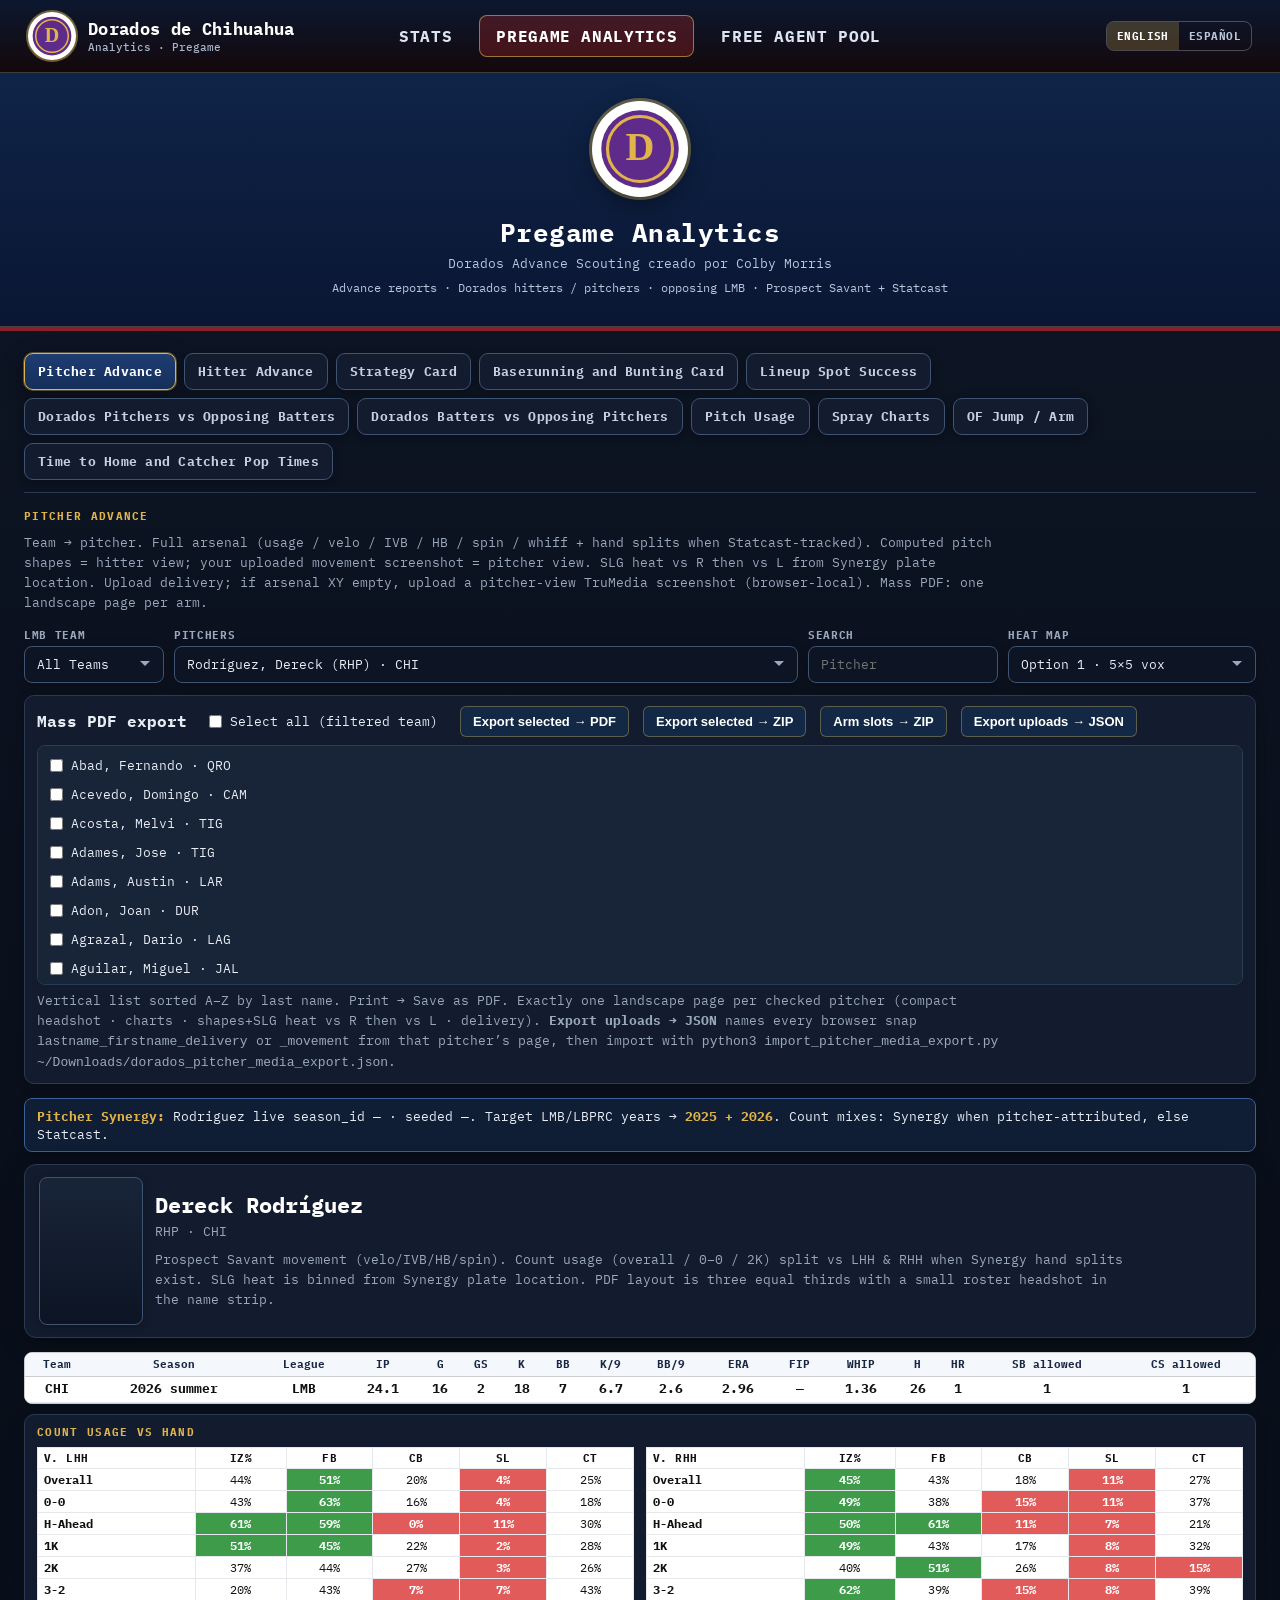
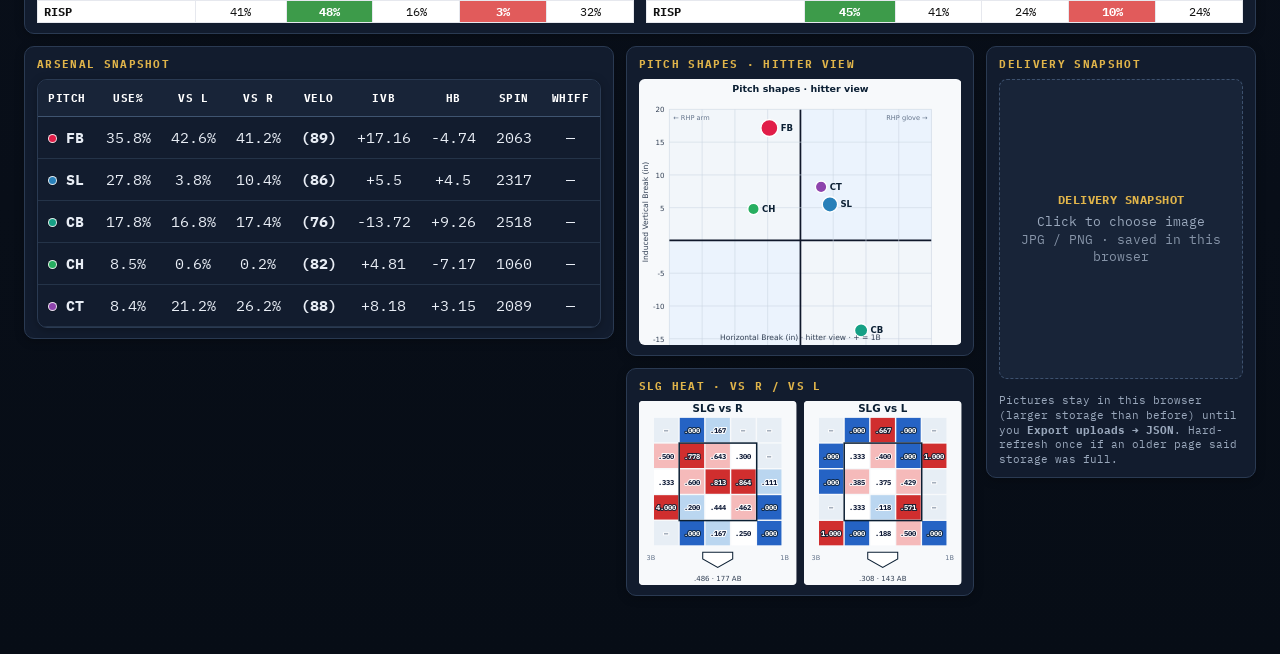
==== commit 59cf695a: "Fill Mexican League pitch charts and Prospect Savant movement. Release photos for the Puerto Rico ov" ====
--- a/pregame.html
+++ b/pregame.html
@@ -385,7 +385,7 @@
 <script>
 let CACHE = {}, FPS = {}, sortState = {}, FPS_AVG = { fps: 0.28, fpsRisp: 0.28 };
 const pct = v => v == null ? '—' : (v*100).toFixed(1)+'%';
-const ASSET_V = 'dor1';
+const ASSET_V = 'dor2';
 function fillLmbTeamSelects(){
   if(typeof LMB_TEAMS === 'undefined') return;
   ['match-team','hvp-team','spray-team','tth-team','adv-team'].forEach(id=>{
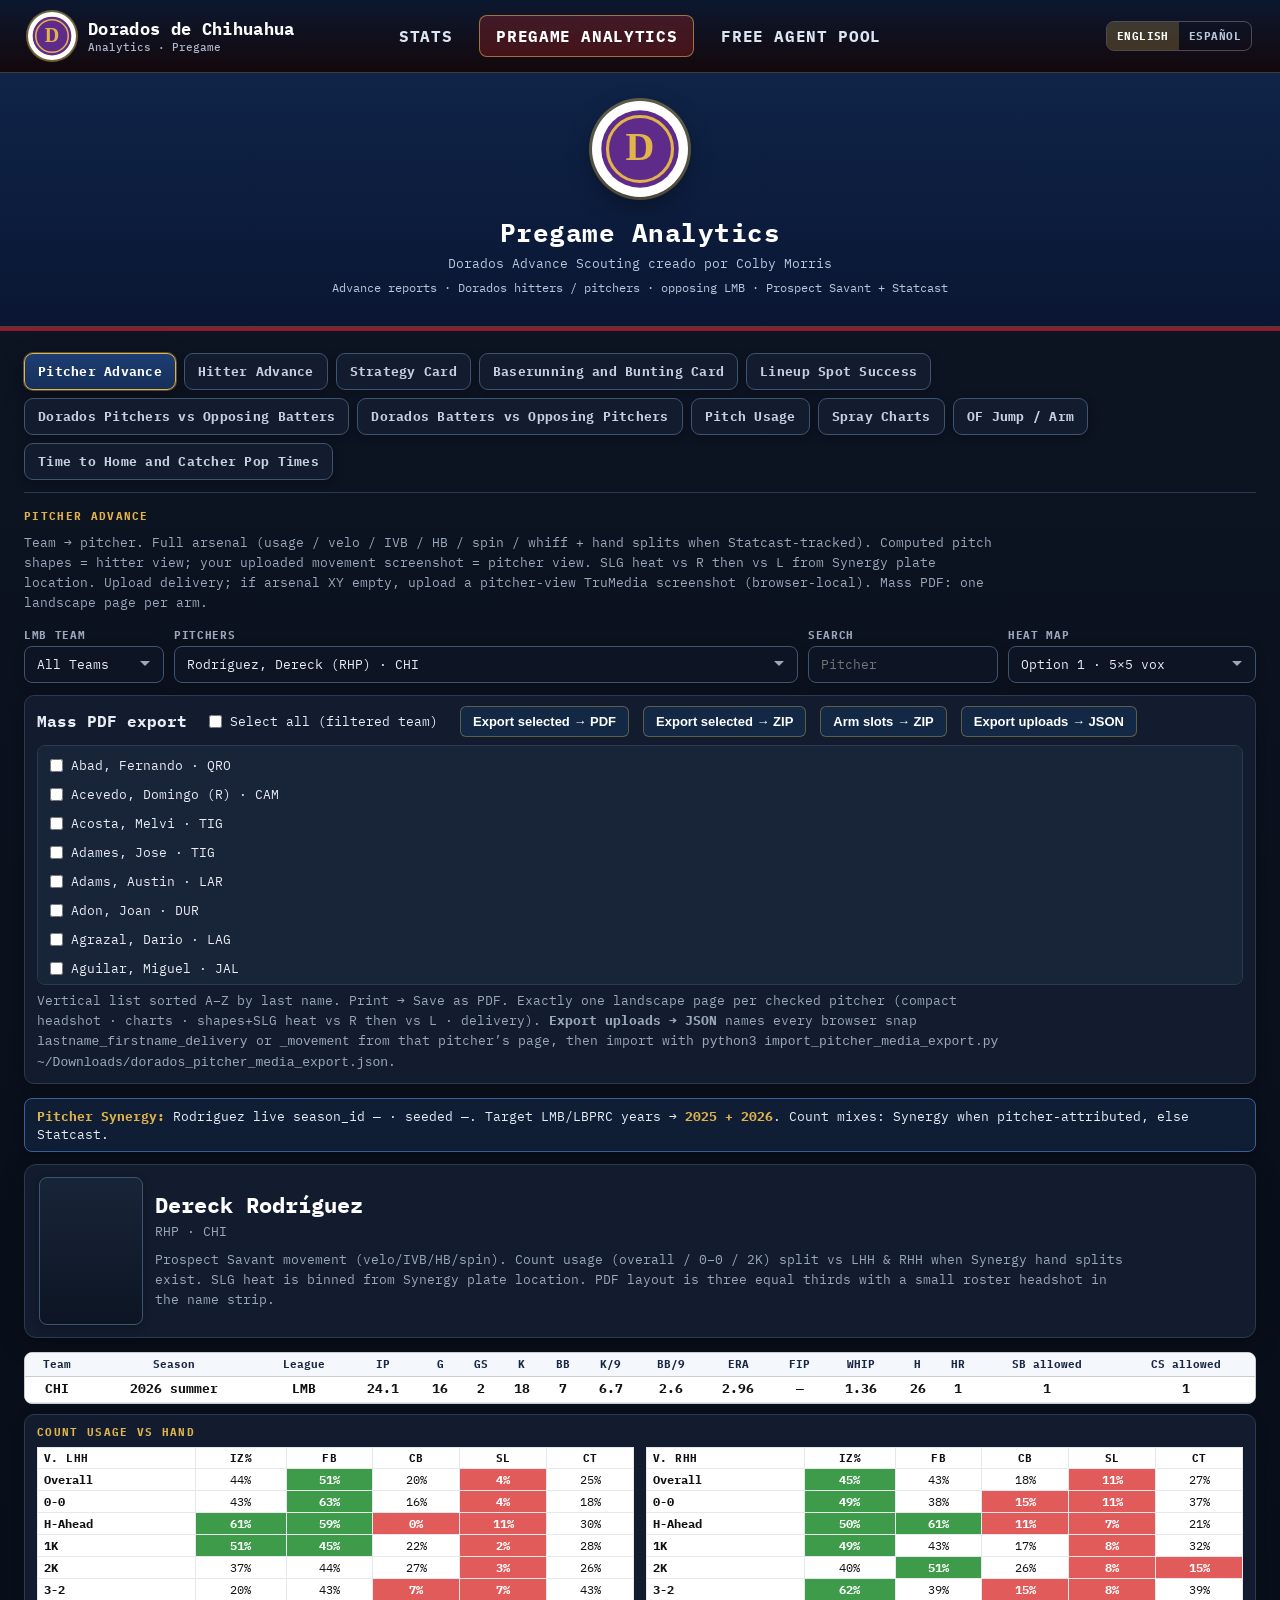
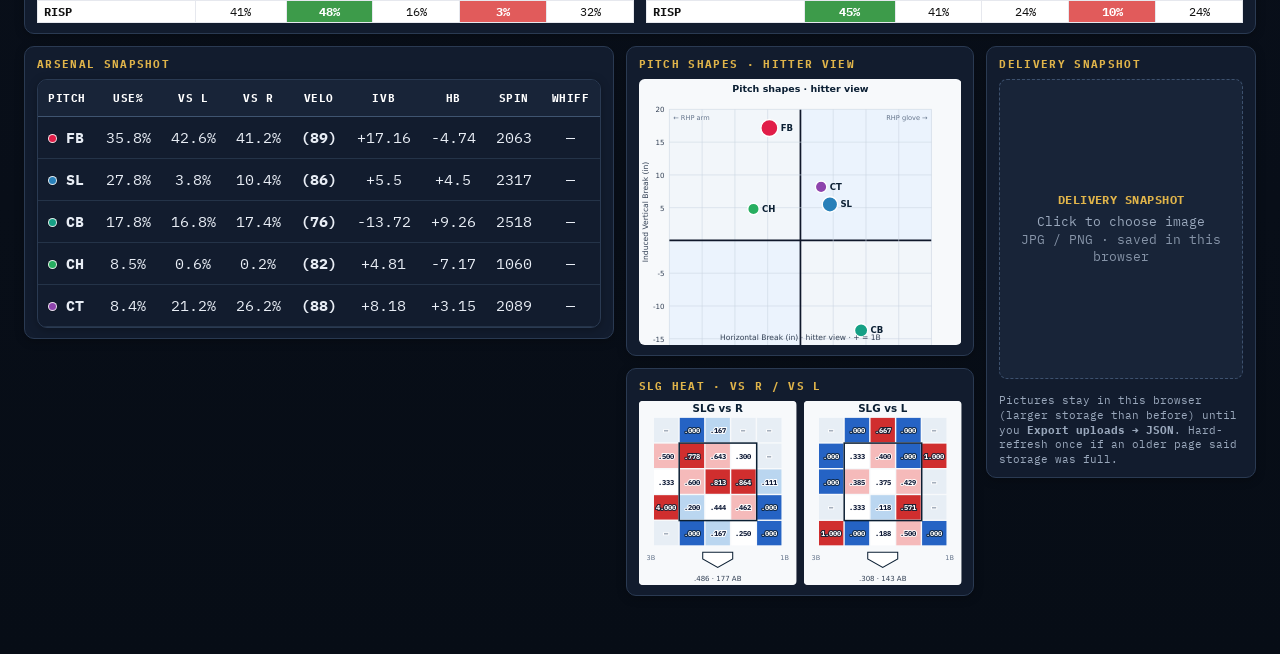
==== commit fea0af64: "Finish Rieleros and Piratas charts for the sample reports. Those two clubs now have the 2026 Synergy" ====
--- a/pregame.html
+++ b/pregame.html
@@ -385,7 +385,7 @@
 <script>
 let CACHE = {}, FPS = {}, sortState = {}, FPS_AVG = { fps: 0.28, fpsRisp: 0.28 };
 const pct = v => v == null ? '—' : (v*100).toFixed(1)+'%';
-const ASSET_V = 'dor2';
+const ASSET_V = 'dor3';
 function fillLmbTeamSelects(){
   if(typeof LMB_TEAMS === 'undefined') return;
   ['match-team','hvp-team','spray-team','tth-team','adv-team'].forEach(id=>{
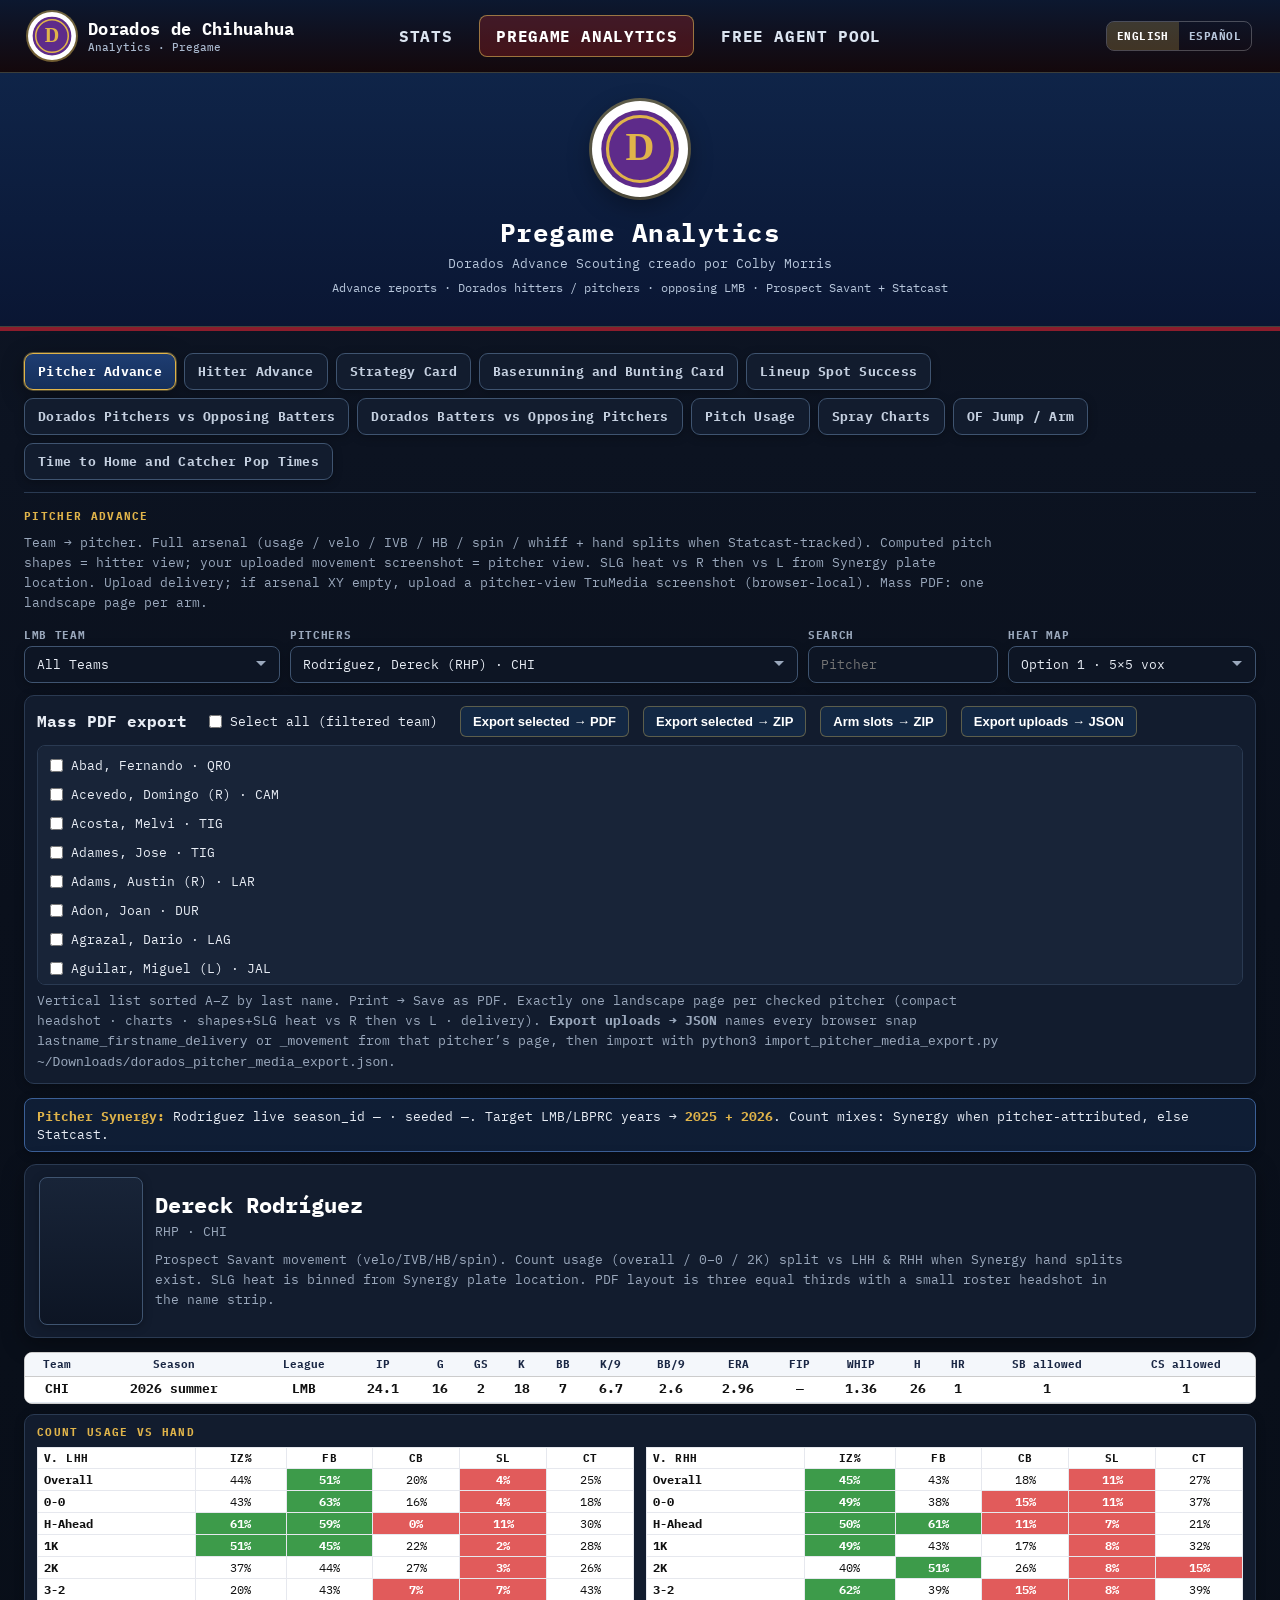
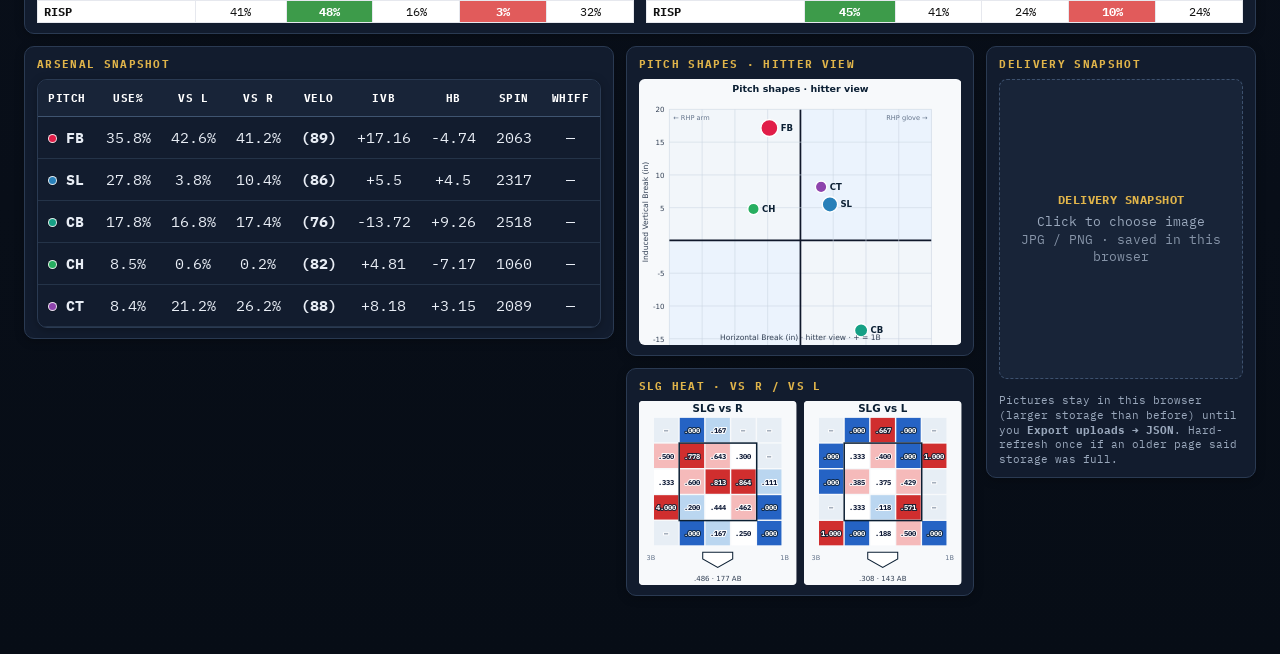
==== commit 0285bfc3: "Publish Mexico City pitch charts from the 2026 Synergy logs. Diablos Rojos had season lines and a fe" ====
--- a/pregame.html
+++ b/pregame.html
@@ -385,15 +385,14 @@
 <script>
 let CACHE = {}, FPS = {}, sortState = {}, FPS_AVG = { fps: 0.28, fpsRisp: 0.28 };
 const pct = v => v == null ? '—' : (v*100).toFixed(1)+'%';
-const ASSET_V = 'dor3';
+const ASSET_V = 'dor4';
 function fillLmbTeamSelects(){
   if(typeof LMB_TEAMS === 'undefined') return;
   ['match-team','hvp-team','spray-team','tth-team','adv-team'].forEach(id=>{
     const el = document.getElementById(id);
     if(!el) return;
     const prev = el.value || 'all';
-    const text = id === 'adv-team' ? (t=>t.abbrev) : (t=>t.name);
-    el.innerHTML = '<option value="all">All Teams</option>' + LMB_TEAMS.map(t=>`<option value="${t.abbrev}">${text(t)}</option>`).join('');
+    el.innerHTML = '<option value="all">All Teams</option>' + LMB_TEAMS.map(t=>`<option value="${t.abbrev}">${t.name}</option>`).join('');
     if([...el.options].some(o=>o.value===prev)) el.value = prev;
   });
 }
@@ -599,6 +598,10 @@
   return (CACHE.cardStats && CACHE.cardStats.players) || [];
 }
 /** Full pitcher roster: arsenals file + any card-roster arms still missing a row. */
+function lmbTeamName(abbrev){
+  const row = (window.LMB_TEAMS || []).find(t => t.abbrev === abbrev);
+  return (row && row.name) || abbrev || '';
+}
 function arsenalPitchers() {
   const fromFile = [...((CACHE.arsenals && CACHE.arsenals.pitchers) || [])];
   const byKey = new Map(fromFile.map(r => [`${r.team || ''}|${r.name || ''}`, r]));
@@ -641,7 +644,7 @@
     const sel=document.getElementById(id);
     if(!sel) return;
     const cur=sel.value||'all';
-    sel.innerHTML = '<option value="all">All Teams</option>' + teams.map(t=>`<option value="${t}">${t}</option>`).join('');
+    sel.innerHTML = '<option value="all">All Teams</option>' + teams.map(t=>`<option value="${t}">${lmbTeamName(t)}</option>`).join('');
     sel.value = teams.includes(cur) || cur==='all' ? cur : 'all';
   });
 }
@@ -1026,7 +1029,7 @@
 function fillStuffTeams(){
   const teams=[...new Set((CACHE.stuff||[]).map(r=>r.team).filter(Boolean))].sort();
   const sel=document.getElementById('stuff-team');
-  sel.innerHTML = '<option value="all">All Teams</option>' + teams.map(t=>`<option value="${t}">${t}</option>`).join('');
+  sel.innerHTML = '<option value="all">All Teams</option>' + teams.map(t=>`<option value="${t}">${lmbTeamName(t)}</option>`).join('');
 }
 function renderStuff(){
   const q=(document.getElementById('stuff-search').value||'').toLowerCase();
@@ -2243,7 +2246,7 @@
   const rows = advancePitcherIndex();
   const teams = [...new Set(rows.map(r=>r.team).filter(Boolean))].sort();
   const prevTeam = teamSel.value || 'all';
-  teamSel.innerHTML = '<option value="all">All Teams</option>' + teams.map(t=>`<option value="${t}">${t}</option>`).join('');
+  teamSel.innerHTML = '<option value="all">All Teams</option>' + teams.map(t=>`<option value="${t}">${lmbTeamName(t)}</option>`).join('');
   teamSel.value = (prevTeam==='all' || teams.includes(prevTeam)) ? prevTeam : 'all';
   const team = teamSel.value;
   const q = normPersonName(searchEl?.value || '');
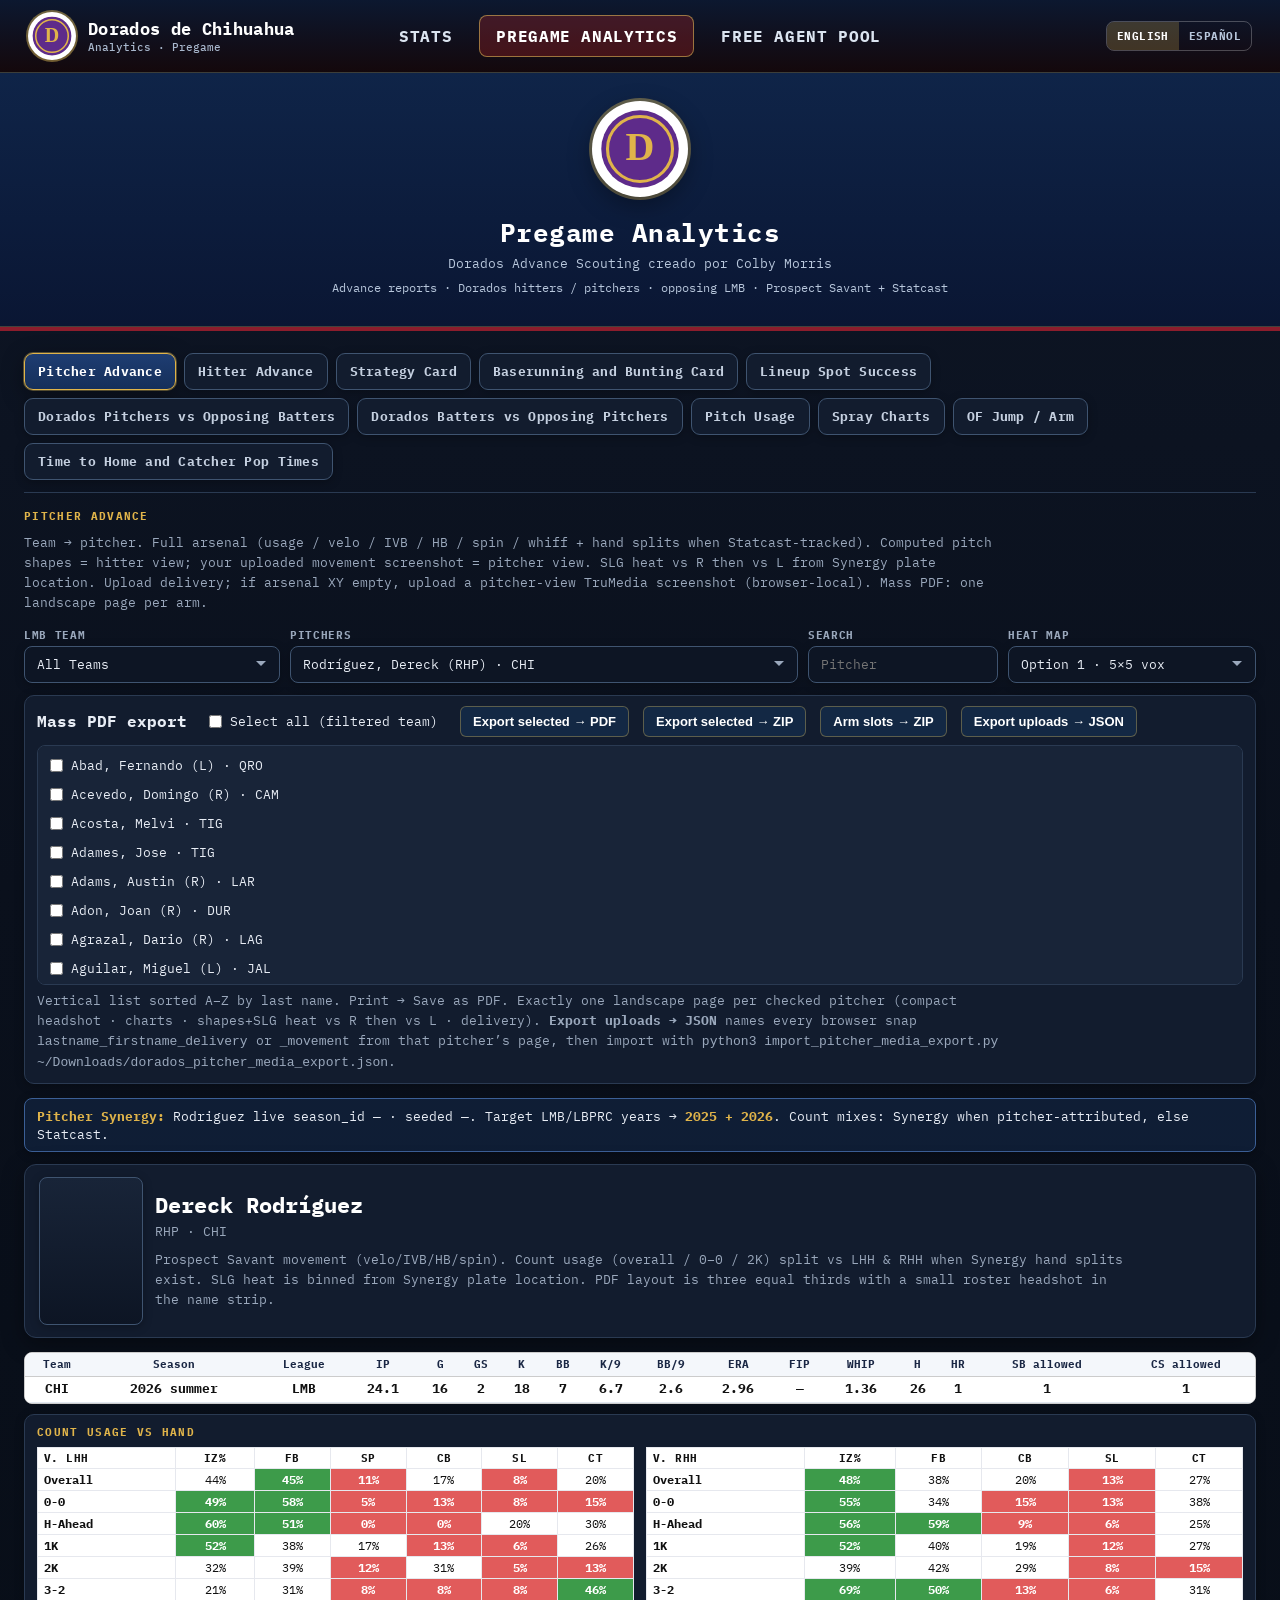
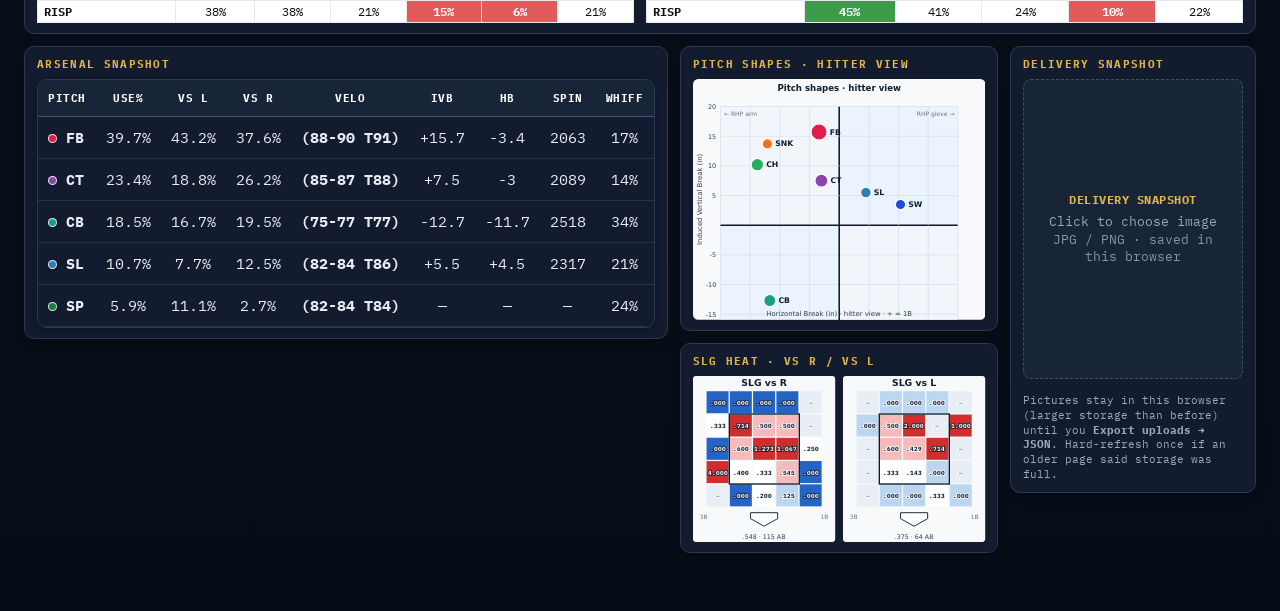
==== commit 9897e7c3: "Plot pitch shapes from each arm's fullest tracked season. MLB regular-season movement comes first, t" ====
--- a/pregame.html
+++ b/pregame.html
@@ -385,7 +385,7 @@
 <script>
 let CACHE = {}, FPS = {}, sortState = {}, FPS_AVG = { fps: 0.28, fpsRisp: 0.28 };
 const pct = v => v == null ? '—' : (v*100).toFixed(1)+'%';
-const ASSET_V = 'dor4';
+const ASSET_V = 'dor5';
 function fillLmbTeamSelects(){
   if(typeof LMB_TEAMS === 'undefined') return;
   ['match-team','hvp-team','spray-team','tth-team','adv-team'].forEach(id=>{
@@ -1869,14 +1869,19 @@
     const hbPitcher = toPitcherArmHb(a.hb, throws, a._hbView || hbView);
     const hb = hitterGeoHb(hbPitcher, throws);
     if(hb==null) return null;
+    const tracked = Number(a.movement_n)||0;
+    const lmbUsage = Number(a.usage)||0;
+    // A tracked career shape still plots when the Mexican League mix is under 3%.
+    const usage = lmbUsage >= 3 ? lmbUsage : (tracked >= 8 ? Math.max(lmbUsage, Number(a.movement_usage)||8) : lmbUsage);
     return {
       code:a.code,
       hb,
       ivb:Number(a.ivb),
-      usage:Number(a.usage)||0,
+      usage,
+      tracked,
       color:advancePitchColor(a.code)
     };
-  }).filter(p=>p && p.usage >= 3);
+  }).filter(p=>p && (p.usage >= 3 || p.tracked >= 8));
   const W=340, H=280, P=32, lim=20;
   const plot=W-P*2;
   const sx=v=>P+((v+lim)/(lim*2))*plot;
@@ -2677,6 +2682,7 @@
       code, name: a.name || code, usage, velo: a.velo, max_velo: a.max_velo,
       velo_p25: a.velo_p25, velo_p75: a.velo_p75, velo_p90: a.velo_p90, pitches: a.pitches,
       pitches_l: a.pitches_l, pitches_r: a.pitches_r, ivb: a.ivb, hb, spin: a.spin, whiff,
+      movement_n: a.movement_n, movement_usage: a.movement_usage,
       miss_l: null, miss_r: null, k_l: a.k_l ?? null, k_r: a.k_r ?? null,
       strike: null, iz: null, gb: null,
       usage_l, usage_r, ps_stuff: a.ps_stuff,
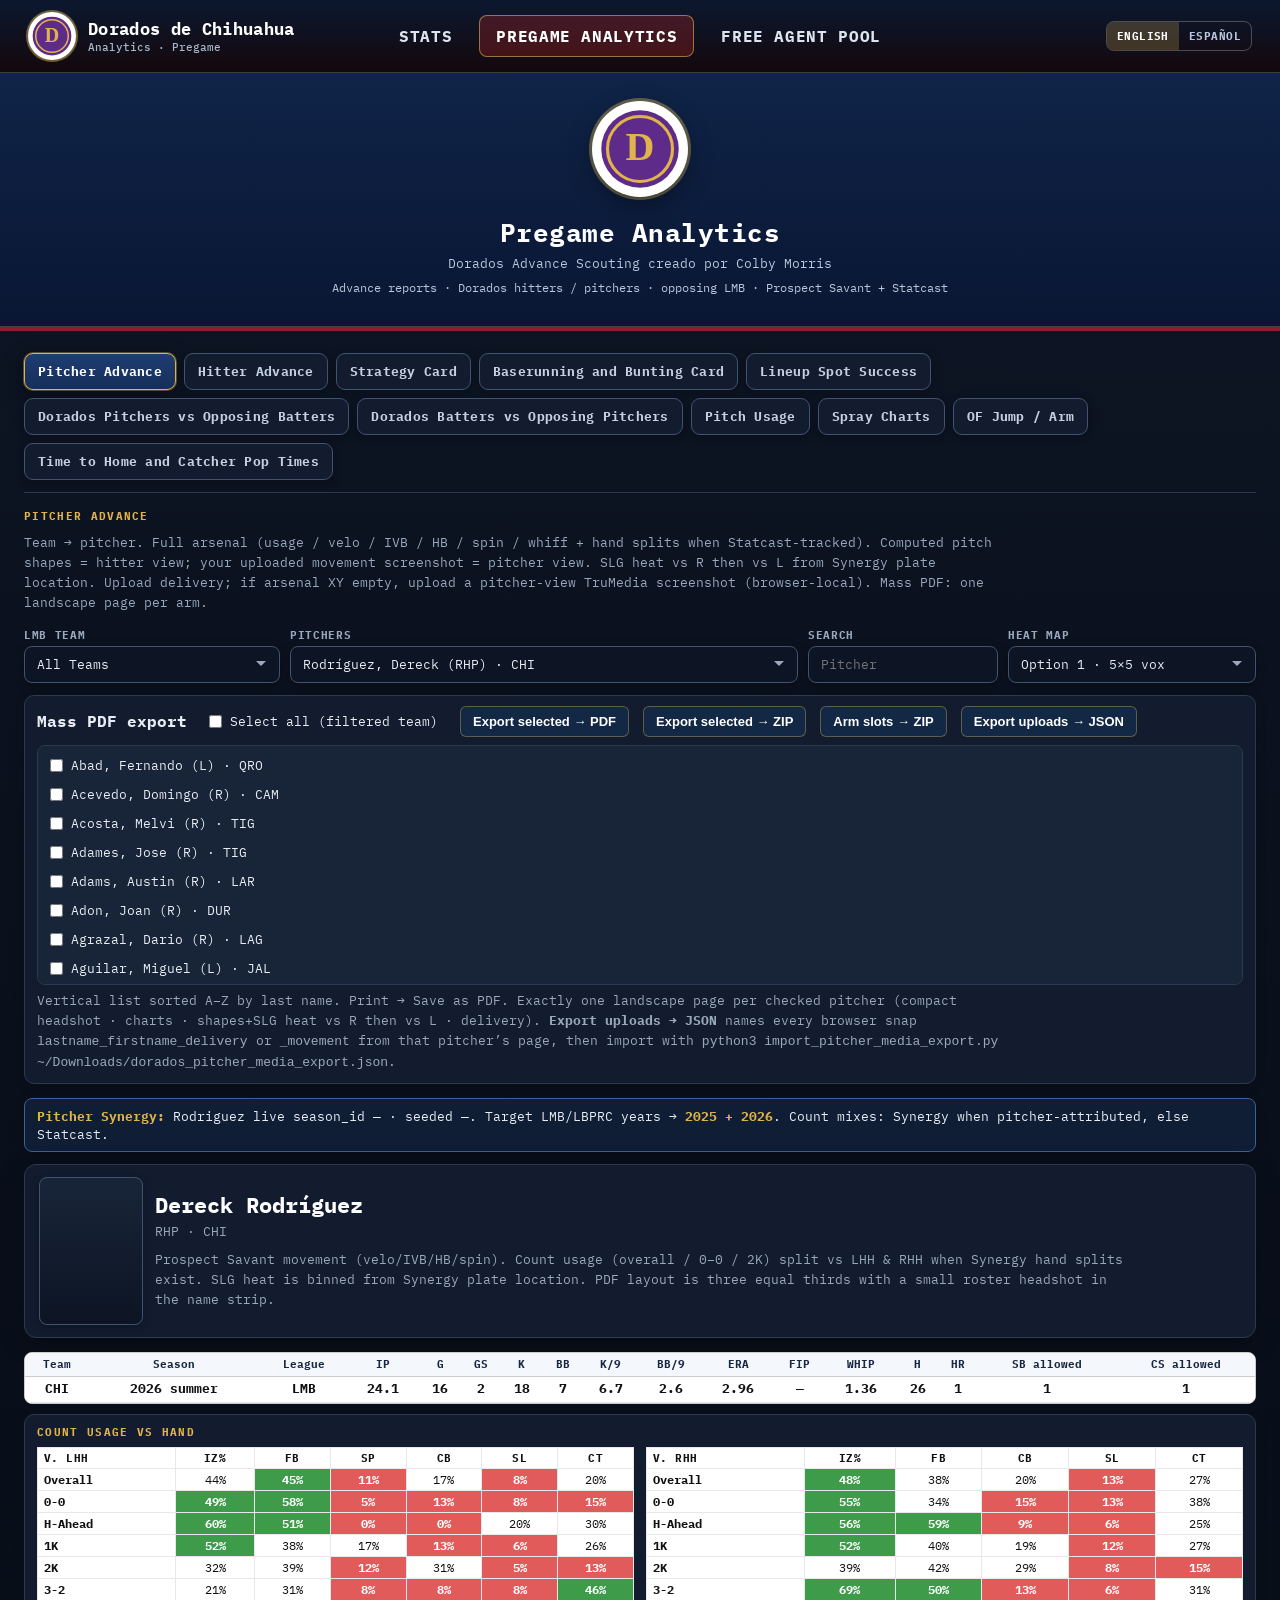
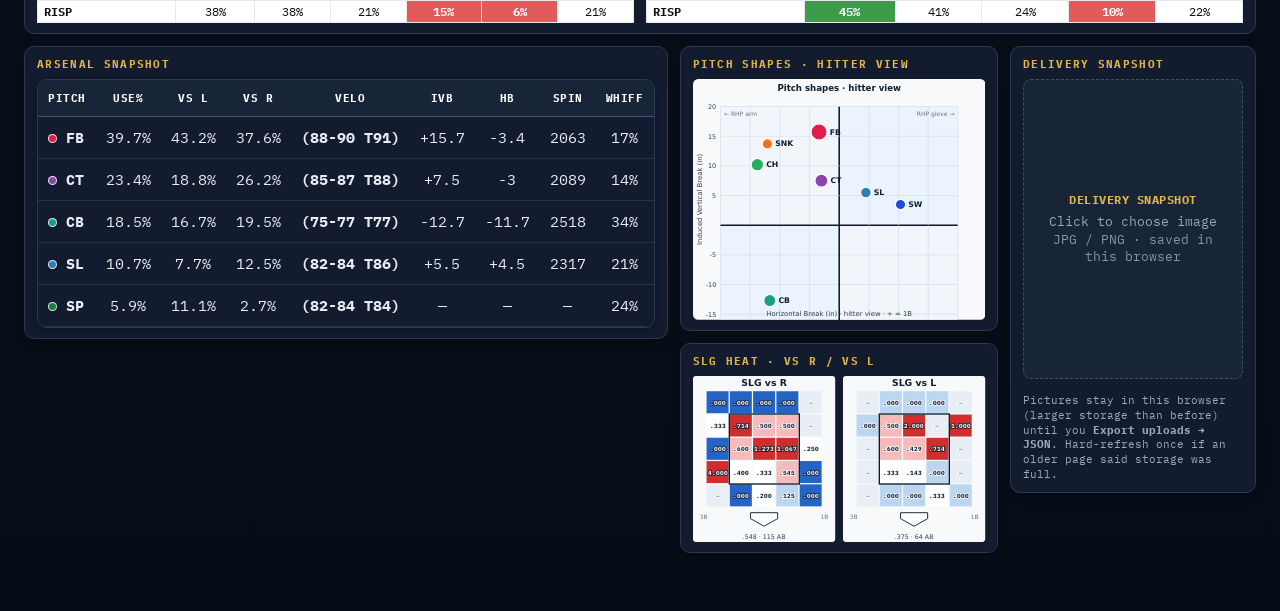
==== commit c6ad12b1: "Publish the eight-chart spray page and the latest Synergy charts. Each hitter sheet is one page, vs " ====
--- a/pregame.html
+++ b/pregame.html
@@ -8,7 +8,7 @@
 <link rel="preconnect" href="https://fonts.googleapis.com">
 <link rel="preconnect" href="https://fonts.gstatic.com" crossorigin>
 <link href="https://fonts.googleapis.com/css2?family=IBM+Plex+Mono:wght@400;500;600;700&display=swap" rel="stylesheet">
-<link rel="stylesheet" href="shared.css?v=dor1">
+<link rel="stylesheet" href="shared.css?v=dor7">
 </head>
 <body>
 <div class="topbar">
@@ -262,7 +262,7 @@
   </div>
 
   <div id="panel-spray" class="panel">
-    <div class="section-label" data-i18n="sprayLabel">Spray charts — nobody on · RISP · 2 strikes</div>
+    <div class="section-label" data-i18n="sprayLabel">Spray charts — vs RHP | vs LHP</div>
     <div class="warn-box" id="spray-note">Loading spray availability note…</div>
     <div class="filters">
       <div class="filter-field"><label data-i18n="source">Source</label>
@@ -283,15 +283,16 @@
 </select>
       </div>
       <div class="filter-field"><label data-i18n="player">Player</label><select id="spray-player" onchange="renderSpray()"></select></div>
-      <div class="filter-field spray-filter-field"><label>Spray filters (multi-select)</label>
-        <div class="spray-toggles" id="spray-toggles">
-          <button type="button" class="btn btn-sm" onclick="spraySelectAllFilters()">All</button>
-          <label class="advance-check"><input type="checkbox" id="spray-f-risp" checked onchange="onSprayFilterChange()"> RISP</label>
-          <label class="advance-check"><input type="checkbox" id="spray-f-nonrisp" checked onchange="onSprayFilterChange()"> non-RISP</label>
-          <label class="advance-check"><input type="checkbox" id="spray-f-2k" checked onchange="onSprayFilterChange()"> 2K</label>
-          <label class="advance-check"><input type="checkbox" id="spray-f-non2k" checked onchange="onSprayFilterChange()"> non-2K</label>
-        </div>
+    </div>
+    <div class="advance-export-bar">
+      <div class="advance-export-head">
+        <strong>Mass PDF export</strong>
+        <label class="advance-check"><input type="checkbox" id="spray-select-all" onchange="toggleSprayExportAll(this.checked)"> Select all (filtered team)</label>
+        <button type="button" class="btn" onclick="exportSprayHandPdf()">Export selected → PDF</button>
+        <button type="button" class="btn" onclick="exportSprayHandZip()">Export selected → ZIP</button>
       </div>
+      <div id="spray-export-list" class="advance-export-list" aria-label="Hitters for spray PDF export"></div>
+      <div class="note" style="margin:6px 0 0">Portrait PDF — one page per checked hitter. Two columns, vs RHP and vs LHP. Each column stacks 2K, non-2K, RISP, non-RISP (eight charts). ZIP is one HTML sheet per player, same layout as the other advance exports.</div>
     </div>
     <div id="spray-hit-legend"></div>
     <div id="spray-mlb" class="spray-grid"></div>
@@ -380,12 +381,12 @@
   </div>
 </main>
 <script src="lmb_teams.js?v=dor1"></script>
-<script src="i18n.js?v=dor1"></script>
+<script src="i18n.js?v=dor7"></script>
 <script src="cards.js?v=dor1"></script>
 <script>
 let CACHE = {}, FPS = {}, sortState = {}, FPS_AVG = { fps: 0.28, fpsRisp: 0.28 };
 const pct = v => v == null ? '—' : (v*100).toFixed(1)+'%';
-const ASSET_V = 'dor5';
+const ASSET_V = 'dor7';
 function fillLmbTeamSelects(){
   if(typeof LMB_TEAMS === 'undefined') return;
   ['match-team','hvp-team','spray-team','tth-team','adv-team'].forEach(id=>{
@@ -1425,12 +1426,154 @@
     <label class="advance-check"><input type="checkbox" id="${p}spray-f-non2k" checked onchange="${oc}"> non-2K</label>
   </div>`;
 }
+const SPRAY_HAND_ORDER = [
+  ['2k', '2K', pt => !!pt.two_strikes],
+  ['non2k', 'non-2K', pt => !pt.two_strikes],
+  ['risp', 'RISP', pt => !!pt.risp],
+  ['nonrisp', 'non-RISP', pt => !pt.risp],
+];
+function sprayPitcherHand(pt){
+  const h = String(pt?.pitcher_hand || '').toUpperCase();
+  return h === 'L' || h === 'R' ? h : '';
+}
+function sprayHandCellPoints(player, hand, pred){
+  const pts = collectSprayPoints(player).filter(pt => sprayPitcherHand(pt)===hand && pred(pt));
+  return limitRecentSprayPoints(pts, SPRAY_MAX_RECENT);
+}
+function sprayHandTaggedCount(player){
+  return collectSprayPoints(player).filter(pt => sprayPitcherHand(pt)).length;
+}
+function sprayPlayerKey(p){
+  if(p.player_id!=null && p.player_id!=='') return 'id:'+p.player_id;
+  if(p.synergy_id) return 'syn:'+p.synergy_id;
+  return 'name:'+(p.team||'')+'|'+(p.name||'');
+}
+function fillSprayExportList(list){
+  const el = document.getElementById('spray-export-list');
+  if(!el) return;
+  const prev = new Set([...el.querySelectorAll('input[type=checkbox]:checked')].map(i=>i.value));
+  const sorted = sortByLastName(list||[], p=>p.name);
+  el.innerHTML = sorted.map(p=>{
+    const id = sprayPlayerKey(p);
+    return `<label class="advance-check"><input type="checkbox" value="${id}" ${prev.has(id)?'checked':''}> ${formatLastFirst(p.name)} · ${p.team||''}</label>`;
+  }).join('') || '<span class="note">No hitters in filter.</span>';
+  const all = document.getElementById('spray-select-all');
+  if(all) all.checked = false;
+}
+function toggleSprayExportAll(on){
+  document.querySelectorAll('#spray-export-list input[type=checkbox]').forEach(cb=>{ cb.checked = !!on; });
+}
+function selectedSprayPlayers(){
+  const checked = [...document.querySelectorAll('#spray-export-list input[type=checkbox]:checked')].map(i=>i.value);
+  const pool = filteredSprayPlayers();
+  if(checked.length) return checked.map(k=>pool.find(p=>sprayPlayerKey(p)===k)).filter(Boolean);
+  const sel = document.getElementById('spray-player');
+  const idx = Number(sel?.value||0);
+  return pool[idx] ? [pool[idx]] : [];
+}
+function sprayHandCellHtml(prefix, hand, key, title, n, printPage, url){
+  const id = `${prefix}spray-${hand}-${key}`;
+  const style = printPage
+    ? 'width:2.76in;max-width:100%;height:auto;max-height:1.95in;aspect-ratio:1.414/1;object-fit:contain;display:block;background:#b7dfb9'
+    : 'width:100%;height:auto;aspect-ratio:1.414/1;background:#b7dfb9;display:block';
+  const media = (printPage && url)
+    ? `<img class="spray-print-img" id="${id}" alt="${title}" src="${url}" style="${style}"/>`
+    : `<canvas id="${id}" width="424" height="300" style="${style}"></canvas>`;
+  return `<div class="spray-card spray-hand-cell"><h3>${title}</h3>${media}<div class="note" id="${id}-n">${n==null?'':`n=${n}`}</div></div>`;
+}
+function buildSprayHandSheetHtml(player, {printPage=false, prefix='', sprayUrls=null}={}){
+  const tagged = sprayHandTaggedCount(player);
+  const total = collectSprayPoints(player).length;
+  const col = (hand, label)=>{
+    const cells = SPRAY_HAND_ORDER.map(([key, title, pred])=>{
+      const n = sprayUrls ? sprayUrls['n-'+hand+'-'+key] : sprayHandCellPoints(player, hand, pred).length;
+      const url = sprayUrls ? sprayUrls[hand+'-'+key] : '';
+      return sprayHandCellHtml(prefix, hand, key, title, n, printPage, url);
+    }).join('');
+    return `<div class="spray-hand-col"><div class="spray-hand-title">${label}</div>${cells}</div>`;
+  };
+  const warn = tagged ? '' : `<div class="note">Pitcher hand is not on these ${total} batted balls yet, so the eight charts stay empty until the log is retagged.</div>`;
+  const name = formatLastFirst(player.name) || player.name || '';
+  return `<div class="advance-sheet advance-sheet-spray${printPage?' advance-print-page':''} spray-hand-sheet">
+    <div class="advance-pdf-strip"><span class="advance-pdf-name">${name}</span><span class="advance-pdf-team">${player.team||''}</span></div>
+    ${warn}
+    ${sprayHitLegendHtml({compact: !!printPage})}
+    <div class="spray-hand-grid">${col('R','vs RHP')}${col('L','vs LHP')}</div>
+  </div>`;
+}
+function bakeSprayCanvasDataUrl(pts){
+  const c = document.createElement('canvas');
+  c.style.cssText = 'position:fixed;left:-14000px;top:0;width:424px;height:300px;visibility:hidden;pointer-events:none';
+  document.body.appendChild(c);
+  try{
+    void c.offsetWidth;
+    drawSpray(c, pts, {dispW:424, dispH:300});
+    const url = c.toDataURL('image/png');
+    if(url && url.startsWith('data:image/png') && url.length > 12000) return url;
+    return '';
+  }catch(e){
+    return '';
+  }finally{
+    c.remove();
+  }
+}
+function bakeSprayHandUrls(player){
+  const urls = {};
+  SPRAY_HAND_ORDER.forEach(([key,,pred])=>{
+    ['R','L'].forEach(hand=>{
+      const pts = sprayHandCellPoints(player, hand, pred);
+      urls[hand+'-'+key] = bakeSprayCanvasDataUrl(pts);
+      urls['n-'+hand+'-'+key] = pts.length;
+    });
+  });
+  return urls;
+}
+function paintSprayHandSheet(player, prefix, doc){
+  SPRAY_HAND_ORDER.forEach(([key,,pred])=>{
+    ['R','L'].forEach(hand=>{
+      const id = `${prefix}spray-${hand}-${key}`;
+      const canvas = doc.getElementById(id);
+      const pts = sprayHandCellPoints(player, hand, pred);
+      if(canvas && String(canvas.tagName||'').toUpperCase()==='CANVAS'){
+        const w = Math.max(280, Math.round(canvas.clientWidth||360));
+        drawSpray(canvas, pts, {dispW:w, dispH:Math.round(w/SPRAY_ASPECT)});
+      }
+      const nEl = doc.getElementById(id+'-n');
+      if(nEl) nEl.textContent = `n=${pts.length}`;
+    });
+  });
+}
+function exportSprayHandPdf(){
+  const players = selectedSprayPlayers();
+  if(!players.length){ alert('Select at least one hitter to export.'); return; }
+  const body = players.map((p,i)=>{
+    const urls = bakeSprayHandUrls(p);
+    return buildSprayHandSheetHtml(p, {printPage:true, prefix:`s${i}-`, sprayUrls:urls});
+  }).join('\n');
+  openAdvancePrintWindow('Spray Charts Export', body, {
+    orientation:'portrait',
+    pageMargin:'0.38in 0.32in 0.28in 0.32in',
+    autoPrint:true
+  });
+}
+function exportSprayHandZip(){
+  const players = selectedSprayPlayers();
+  if(!players.length){ alert('Select at least one hitter to export.'); return; }
+  const files = players.map(p=>{
+    const urls = bakeSprayHandUrls(p);
+    return {
+      name: `${p.team||'TEAM'}/${playerFileStem(p.name)}.html`,
+      data: sheetHtmlFile(p.name, buildSprayHandSheetHtml(p, {printPage:true, prefix:'z-', sprayUrls:urls})),
+    };
+  });
+  downloadBlob(zipStore(files), 'spray_charts.zip');
+}
 function renderSpray(){
   const spray=CACHE.spray||{};
   const src=document.getElementById('spray-source')?.value || 'synergy';
   const noteEl=document.getElementById('spray-note');
   if(src==='synergy'){
-    noteEl.textContent = spray.synergy_note || 'Synergy LBPRC spray. Multi-select: RISP/non-RISP and 2K/non-2K are independent.';
+    noteEl.textContent = 'Eight charts on one page: vs RHP and vs LHP, each with 2K, non-2K, RISP, and non-RISP. Each chart is the most recent 100 balls in play in that split. Hand is the pitcher who threw the pitch.';
   } else {
     noteEl.textContent = spray.aaa_note || 'AAA true spray splits unavailable.';
   }
@@ -1443,23 +1586,14 @@
       || '<option value="">No spray data for this source/team</option>';
     sel.dataset.ready='1';
   }
-  const idx=Number(sel.value||0);
-  const st = getSprayFilterState('');
+  fillSprayExportList(players);
   const grid=document.getElementById('spray-mlb');
   if(!players.length){ grid.innerHTML='<div class="note">No spray points for this source / team filter.</div>'; }
   else {
+    const idx=Number(sel.value||0);
     const player=players[idx]||players[0];
-    let pts = collectSprayPoints(player);
-    // MLB source may lack flags — show all points when flags missing
-    const hasFlags = pts.some(p=> 'risp' in p || 'two_strikes' in p);
-    if(hasFlags) pts = filterSprayPoints(pts, st);
-    pts = limitRecentSprayPoints(pts, SPRAY_MAX_RECENT);
-    const f=fpsFor(player.player_id);
-    grid.innerHTML = `<div class="spray-card"><h3>${player.name}${player.team?' · '+player.team:''} · ${sprayFilterLabel(st)} · n=${pts.length} (recent)</h3>
-      <canvas id="spray-cv"></canvas>
-      <div class="note" style="margin-top:8px">${player.source||''}${f.fps!=null?` · FPS% ${pct(f.fps)} · FPS% RISP ${pct(f.fpsRisp)}`:''}
-        ${hasFlags?'':' · (no runner/count flags on this source — showing all points)'}</div></div>`;
-    requestAnimationFrame(()=>drawSpray(document.getElementById('spray-cv'), pts));
+    grid.innerHTML = buildSprayHandSheetHtml(player, {prefix:'view-'});
+    requestAnimationFrame(()=>paintSprayHandSheet(player, 'view-', document));
   }
   const avgs=spray.aaa_averages||{};
   const team=document.getElementById('spray-team').value;
@@ -3244,6 +3378,27 @@
       .advance-sheet-hitter,
       .advance-sheet-hitter *:not(.rate-cell){color:#000!important}
   `;
+  if(kind==='spray') return `
+      html,body{min-height:0!important;height:auto!important;background:#fff!important;color:#000!important}
+      .advance-sheet-spray.advance-print-page{
+        width:7.86in;max-width:7.86in;height:10.2in;max-height:10.2in;overflow:hidden;
+        display:flex;flex-direction:column;box-sizing:border-box;margin:0;
+      }
+      .advance-sheet-spray .advance-pdf-strip{display:flex;align-items:baseline;gap:8px;border-bottom:1px solid #ccc;margin:0 0 2px;padding-bottom:1px}
+      .advance-sheet-spray .advance-pdf-name{font-size:16px;font-weight:800;color:#000}
+      .advance-sheet-spray .advance-pdf-team{font-size:13px;font-weight:700;color:#000}
+      .advance-sheet-spray .spray-hit-legend{margin:0 0 2px;padding:1px 4px;font-size:8px}
+      .advance-sheet-spray .spray-hand-grid{display:grid;grid-template-columns:1fr 1fr;gap:2px 10px;flex:1 1 auto;min-height:0}
+      .advance-sheet-spray .spray-hand-col{display:flex;flex-direction:column;min-height:0;gap:2px}
+      .advance-sheet-spray .spray-hand-title{font-size:13px;font-weight:800;text-align:center;margin:0;color:#000}
+      .advance-sheet-spray .spray-hand-cell{margin:0;min-height:0;display:flex;flex-direction:column;align-items:center;padding:0}
+      .advance-sheet-spray .spray-hand-cell h3{font-size:10px;margin:0;line-height:1.1;color:#000}
+      .advance-sheet-spray .spray-hand-cell .note{font-size:8px;margin:0;line-height:1;color:#333}
+      .advance-sheet-spray img.spray-print-img{
+        width:2.76in;max-width:100%;height:auto;max-height:1.95in;object-fit:contain;display:block;
+        background:#b7dfb9!important;-webkit-print-color-adjust:exact;print-color-adjust:exact;
+      }
+  `;
   return '';
 }
 function openAdvancePrintWindow(title, bodyHtml, {afterWrite, orientation='landscape', autoPrint=true, pageMargin=null}={}){
@@ -3313,6 +3468,7 @@
       .advance-sheet-pitcher .advance-movement-frame .advance-movement-shot{width:100%;height:100%;object-fit:contain;object-position:center;background:#0e1a2b}
       .advance-sheet-pitcher .advance-headshot,.advance-sheet-pitcher .advance-hero{display:none!important}`;
   const hitterH = orientation === 'portrait' ? portraitExportCss('hitter') : '';
+  const sprayH = bodyHtml.includes('advance-sheet-spray') ? portraitExportCss('spray') : '';
   const autoPrintScript = autoPrint
     ? `<script>window.onload=()=>setTimeout(()=>window.print(),500);<\/script>`
     : '';
@@ -3329,6 +3485,7 @@
       .spray-card canvas{background:#b7dfb9!important;filter:none!important}
       ${pitcherH}
       ${hitterH}
+      ${sprayH}
       @media print {
         @page { size: ${page}; margin: ${margin}; }
         body{padding:0;background:#fff!important;color-scheme:only light}
@@ -3337,6 +3494,7 @@
         .spray-card canvas,.spray-print-img{background:#b7dfb9!important;filter:none!important;-webkit-print-color-adjust:exact;print-color-adjust:exact}
         ${pitcherH}
         ${hitterH}
+        ${sprayH}
       }
     </style></head><body>${bodyHtml}
     ${autoPrintScript}
@@ -3424,8 +3582,8 @@
 function sheetHtmlFile(title, body){
   const base = location.href.replace(/[^/]*$/, '');
   const css = new URL('shared.css?v=' + ASSET_V, base).href;
-  const kind = body.includes('advance-sheet-pitcher') ? 'pitcher' : (body.includes('advance-sheet-hitter') ? 'hitter' : '');
-  const margin = kind === 'hitter' ? '1.15in 0.28in 0.28in 0.28in' : '0.32in';
+  const kind = body.includes('advance-sheet-pitcher') ? 'pitcher' : (body.includes('advance-sheet-hitter') ? 'hitter' : (body.includes('advance-sheet-spray') ? 'spray' : ''));
+  const margin = kind === 'hitter' ? '1.15in 0.28in 0.28in 0.28in' : (kind === 'spray' ? '0.38in 0.32in 0.28in 0.32in' : '0.32in');
   const page = kind ? `<style>
       @page { size: letter portrait; margin: ${margin}; }
       html,body{background:#fff;margin:0;padding:0;color:#111;color-scheme:only light;-webkit-print-color-adjust:exact;print-color-adjust:exact}
--- a/shared.css
+++ b/shared.css
@@ -1377,6 +1377,18 @@
 .hitter-spray-pair {
   display: grid; grid-template-columns: 1fr 1fr; gap: 12px; margin-top: 8px;
 }
+.spray-hand-sheet { max-width: 1100px; }
+.spray-hand-grid { display: grid; grid-template-columns: 1fr 1fr; gap: 14px 18px; margin-top: 8px; }
+.spray-hand-title { text-align: center; font-size: 18px; font-weight: 800; margin: 0 0 6px; letter-spacing: .04em; }
+.spray-hand-cell { margin: 0 0 10px; }
+.spray-hand-cell h3 { font-size: 13px; margin: 0 0 4px; text-align: center; }
+.spray-hand-cell canvas, .spray-hand-cell img.spray-print-img {
+  width: 100%; height: auto; aspect-ratio: 1.414 / 1; background: #b7dfb9; display: block;
+}
+.spray-hand-sheet .advance-pdf-strip { display: flex; gap: 10px; align-items: baseline; margin-bottom: 6px; }
+.spray-hand-sheet .advance-pdf-name { font-size: 22px; font-weight: 800; }
+.spray-hand-sheet .advance-pdf-team { font-size: 16px; font-weight: 650; }
+@media (max-width: 720px) { .spray-hand-grid { grid-template-columns: 1fr; } }
 .hitter-summer-bar {
   margin: 8px 0 10px;
   overflow-x: auto;
